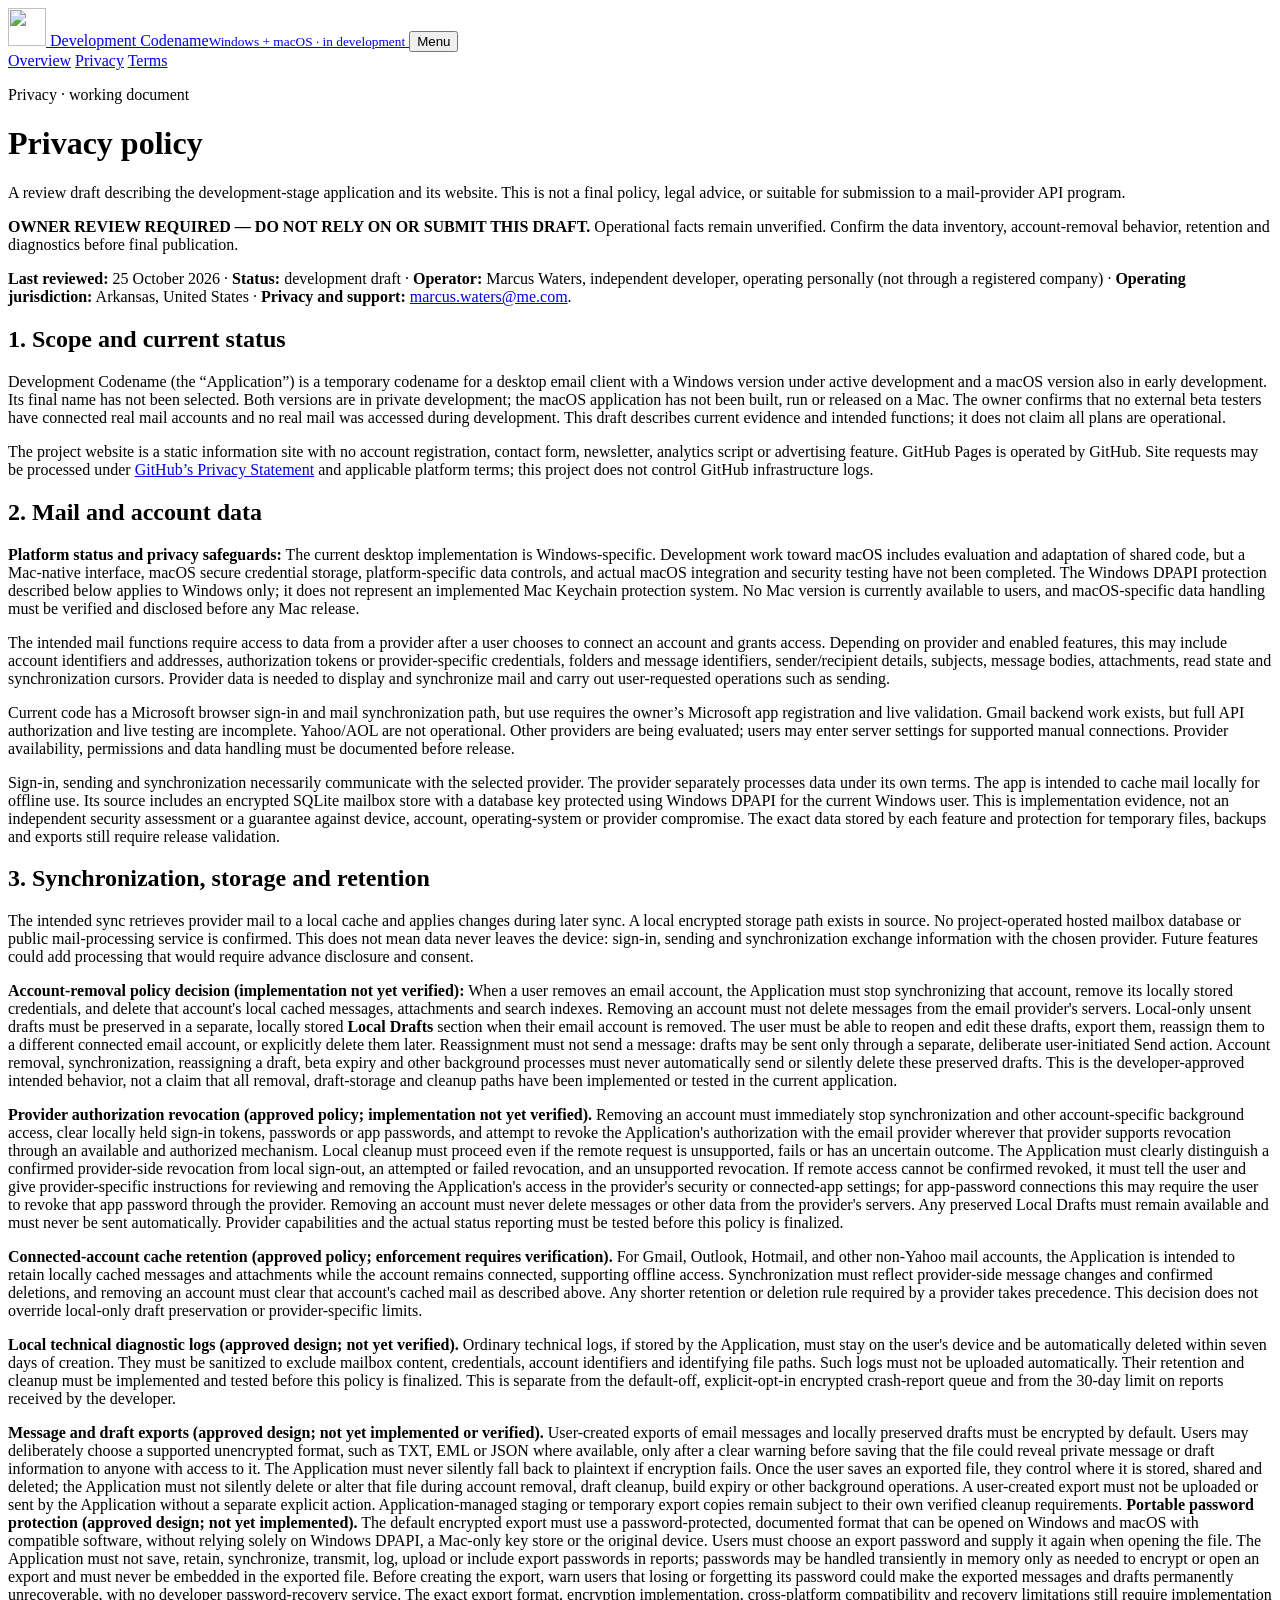
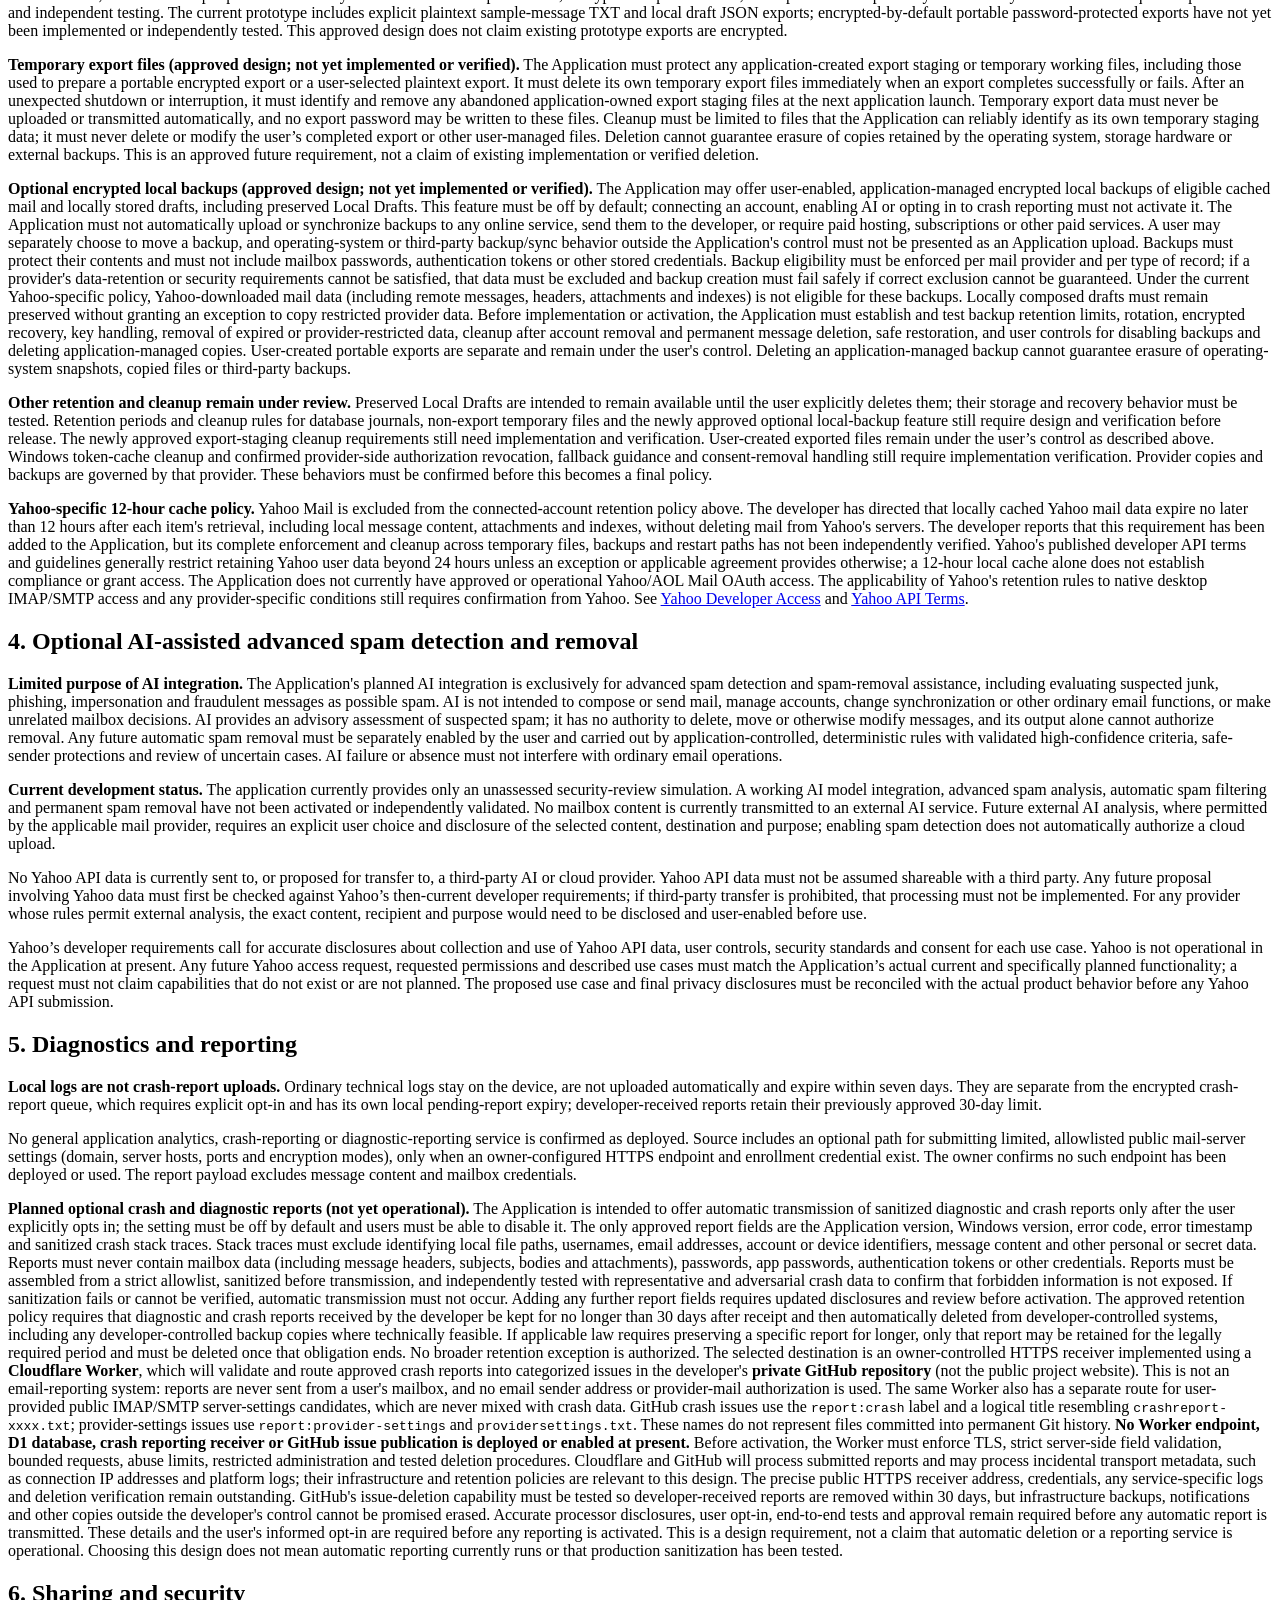
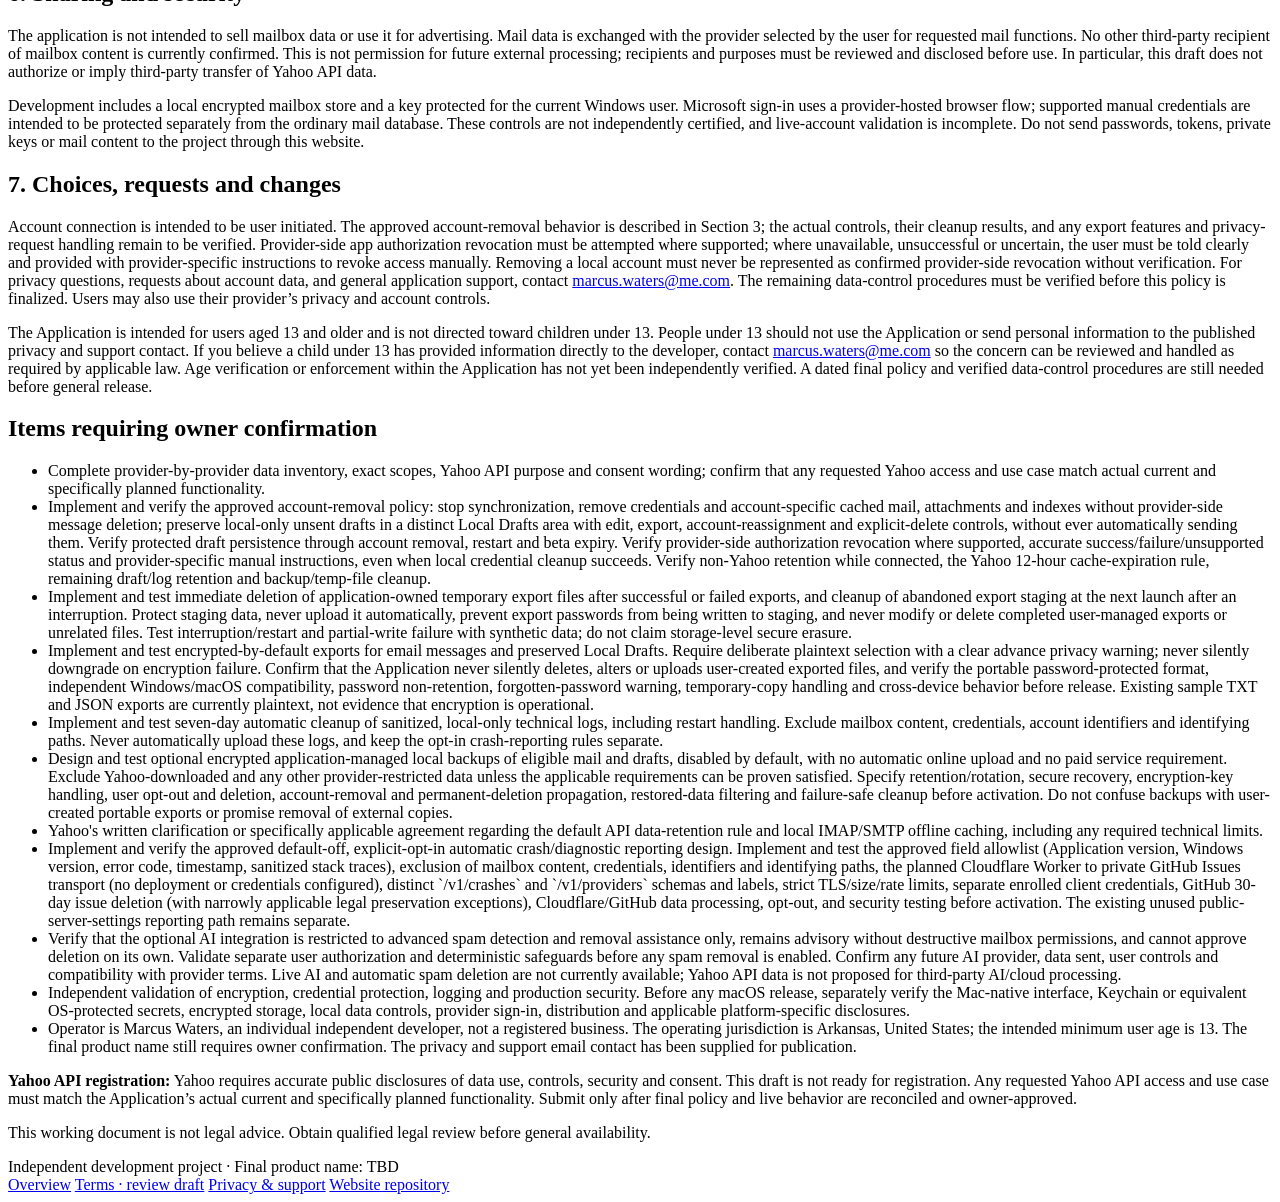
==== privacy/index.html @ 93d94f78 "privacy: add optional default-off encrypted local backups with provider and deletion safeguards" ====
<!doctype html>
<html lang="en">
<head>
  <meta charset="utf-8">
  <meta name="viewport" content="width=device-width,initial-scale=1">
  <meta name="description" content="Review draft privacy disclosures for a Windows email client and a macOS version in early development.">
  <meta name="theme-color" content="#f6f7f2">
  <title data-title="Privacy policy · review draft">Privacy policy review draft</title>
  <link rel="icon" href="/ultrons-pigeon-website/assets/mark.svg" type="image/svg+xml">
  <link rel="stylesheet" href="/ultrons-pigeon-website/assets/site.css">
  <script defer src="/ultrons-pigeon-website/assets/brand.js"></script>
</head>
<body>
  <header class="shell site-header">
    <a class="brand" href="/ultrons-pigeon-website/" aria-label="Home">
      <img src="/ultrons-pigeon-website/assets/mark.svg" width="38" height="38" alt="">
      <span><span data-brand>Development Codename</span><small>Windows + macOS · in development</small></span>
    </a>
    <button class="nav-toggle" aria-expanded="false" aria-controls="site-nav">Menu</button>
    <nav class="site-nav" id="site-nav" aria-label="Main navigation">
      <a href="/ultrons-pigeon-website/">Overview</a>
      <a href="/ultrons-pigeon-website/privacy/" aria-current="page">Privacy</a>
      <a href="/ultrons-pigeon-website/terms/">Terms</a>
    </nav>
  </header>
  <main class="shell">
    <header class="page-hero">
      <p class="eyebrow">Privacy · working document</p>
      <h1>Privacy policy</h1>
      <p>A review draft describing the development-stage application and its website. This is not a final policy, legal advice, or suitable for submission to a mail-provider API program.</p>
    </header>
    <div class="draft-banner">
      <strong>OWNER REVIEW REQUIRED — DO NOT RELY ON OR SUBMIT THIS DRAFT.</strong>
      Operational facts remain unverified. Confirm the data inventory, account-removal behavior, retention and diagnostics before final publication.
    </div>
    <article class="document">
      <p><strong>Last reviewed:</strong> 25 October 2026 · <strong>Status:</strong> development draft · <strong>Operator:</strong> Marcus Waters, independent developer, operating personally (not through a registered company) · <strong>Operating jurisdiction:</strong> Arkansas, United States · <strong>Privacy and support:</strong> <a href="mailto:marcus.waters@me.com">marcus.waters@me.com</a>.</p>

      <h2>1. Scope and current status</h2>
      <p><span data-brand>Development Codename</span> (the “Application”) is a temporary codename for a desktop email client with a Windows version under active development and a macOS version also in early development. Its final name has not been selected. Both versions are in private development; the macOS application has not been built, run or released on a Mac. The owner confirms that no external beta testers have connected real mail accounts and no real mail was accessed during development. This draft describes current evidence and intended functions; it does not claim all plans are operational.</p>
      <p>The project website is a static information site with no account registration, contact form, newsletter, analytics script or advertising feature. GitHub Pages is operated by GitHub. Site requests may be processed under <a href="https://docs.github.com/en/site-policy/privacy-policies/github-privacy-statement">GitHub’s Privacy Statement</a> and applicable platform terms; this project does not control GitHub infrastructure logs.</p>

      <h2>2. Mail and account data</h2>
      <p><strong>Platform status and privacy safeguards:</strong> The current desktop implementation is Windows-specific. Development work toward macOS includes evaluation and adaptation of shared code, but a Mac-native interface, macOS secure credential storage, platform-specific data controls, and actual macOS integration and security testing have not been completed. The Windows DPAPI protection described below applies to Windows only; it does not represent an implemented Mac Keychain protection system. No Mac version is currently available to users, and macOS-specific data handling must be verified and disclosed before any Mac release.</p>
      <p>The intended mail functions require access to data from a provider after a user chooses to connect an account and grants access. Depending on provider and enabled features, this may include account identifiers and addresses, authorization tokens or provider-specific credentials, folders and message identifiers, sender/recipient details, subjects, message bodies, attachments, read state and synchronization cursors. Provider data is needed to display and synchronize mail and carry out user-requested operations such as sending.</p>
      <p>Current code has a Microsoft browser sign-in and mail synchronization path, but use requires the owner’s Microsoft app registration and live validation. Gmail backend work exists, but full API authorization and live testing are incomplete. Yahoo/AOL are not operational. Other providers are being evaluated; users may enter server settings for supported manual connections. Provider availability, permissions and data handling must be documented before release.</p>
      <p>Sign-in, sending and synchronization necessarily communicate with the selected provider. The provider separately processes data under its own terms. The app is intended to cache mail locally for offline use. Its source includes an encrypted SQLite mailbox store with a database key protected using Windows DPAPI for the current Windows user. This is implementation evidence, not an independent security assessment or a guarantee against device, account, operating-system or provider compromise. The exact data stored by each feature and protection for temporary files, backups and exports still require release validation.</p>

      <h2>3. Synchronization, storage and retention</h2>
      <p>The intended sync retrieves provider mail to a local cache and applies changes during later sync. A local encrypted storage path exists in source. No project-operated hosted mailbox database or public mail-processing service is confirmed. This does not mean data never leaves the device: sign-in, sending and synchronization exchange information with the chosen provider. Future features could add processing that would require advance disclosure and consent.</p>
      <p><strong>Account-removal policy decision (implementation not yet verified):</strong> When a user removes an email account, the Application must stop synchronizing that account, remove its locally stored credentials, and delete that account's local cached messages, attachments and search indexes. Removing an account must not delete messages from the email provider's servers. Local-only unsent drafts must be preserved in a separate, locally stored <strong>Local Drafts</strong> section when their email account is removed. The user must be able to reopen and edit these drafts, export them, reassign them to a different connected email account, or explicitly delete them later. Reassignment must not send a message: drafts may be sent only through a separate, deliberate user-initiated Send action. Account removal, synchronization, reassigning a draft, beta expiry and other background processes must never automatically send or silently delete these preserved drafts. This is the developer-approved intended behavior, not a claim that all removal, draft-storage and cleanup paths have been implemented or tested in the current application.</p>
      <p><strong>Provider authorization revocation (approved policy; implementation not yet verified).</strong> Removing an account must immediately stop synchronization and other account-specific background access, clear locally held sign-in tokens, passwords or app passwords, and attempt to revoke the Application's authorization with the email provider wherever that provider supports revocation through an available and authorized mechanism. Local cleanup must proceed even if the remote request is unsupported, fails or has an uncertain outcome. The Application must clearly distinguish a confirmed provider-side revocation from local sign-out, an attempted or failed revocation, and an unsupported revocation. If remote access cannot be confirmed revoked, it must tell the user and give provider-specific instructions for reviewing and removing the Application's access in the provider's security or connected-app settings; for app-password connections this may require the user to revoke that app password through the provider. Removing an account must never delete messages or other data from the provider's servers. Any preserved Local Drafts must remain available and must never be sent automatically. Provider capabilities and the actual status reporting must be tested before this policy is finalized.</p>
      <p><strong>Connected-account cache retention (approved policy; enforcement requires verification).</strong> For Gmail, Outlook, Hotmail, and other non-Yahoo mail accounts, the Application is intended to retain locally cached messages and attachments while the account remains connected, supporting offline access. Synchronization must reflect provider-side message changes and confirmed deletions, and removing an account must clear that account's cached mail as described above. Any shorter retention or deletion rule required by a provider takes precedence. This decision does not override local-only draft preservation or provider-specific limits.</p>
      <p><strong>Local technical diagnostic logs (approved design; not yet verified).</strong> Ordinary technical logs, if stored by the Application, must stay on the user's device and be automatically deleted within seven days of creation. They must be sanitized to exclude mailbox content, credentials, account identifiers and identifying file paths. Such logs must not be uploaded automatically. Their retention and cleanup must be implemented and tested before this policy is finalized. This is separate from the default-off, explicit-opt-in encrypted crash-report queue and from the 30-day limit on reports received by the developer.</p>
      <p><strong>Message and draft exports (approved design; not yet implemented or verified).</strong> User-created exports of email messages and locally preserved drafts must be encrypted by default. Users may deliberately choose a supported unencrypted format, such as TXT, EML or JSON where available, only after a clear warning before saving that the file could reveal private message or draft information to anyone with access to it. The Application must never silently fall back to plaintext if encryption fails. Once the user saves an exported file, they control where it is stored, shared and deleted; the Application must not silently delete or alter that file during account removal, draft cleanup, build expiry or other background operations. A user-created export must not be uploaded or sent by the Application without a separate explicit action. Application-managed staging or temporary export copies remain subject to their own verified cleanup requirements. <strong>Portable password protection (approved design; not yet implemented).</strong> The default encrypted export must use a password-protected, documented format that can be opened on Windows and macOS with compatible software, without relying solely on Windows DPAPI, a Mac-only key store or the original device. Users must choose an export password and supply it again when opening the file. The Application must not save, retain, synchronize, transmit, log, upload or include export passwords in reports; passwords may be handled transiently in memory only as needed to encrypt or open an export and must never be embedded in the exported file. Before creating the export, warn users that losing or forgetting its password could make the exported messages and drafts permanently unrecoverable, with no developer password-recovery service. The exact export format, encryption implementation, cross-platform compatibility and recovery limitations still require implementation and independent testing. The current prototype includes explicit plaintext sample-message TXT and local draft JSON exports; encrypted-by-default portable password-protected exports have not yet been implemented or independently tested. This approved design does not claim existing prototype exports are encrypted.</p>
      <p><strong>Temporary export files (approved design; not yet implemented or verified).</strong> The Application must protect any application-created export staging or temporary working files, including those used to prepare a portable encrypted export or a user-selected plaintext export. It must delete its own temporary export files immediately when an export completes successfully or fails. After an unexpected shutdown or interruption, it must identify and remove any abandoned application-owned export staging files at the next application launch. Temporary export data must never be uploaded or transmitted automatically, and no export password may be written to these files. Cleanup must be limited to files that the Application can reliably identify as its own temporary staging data; it must never delete or modify the user’s completed export or other user-managed files. Deletion cannot guarantee erasure of copies retained by the operating system, storage hardware or external backups. This is an approved future requirement, not a claim of existing implementation or verified deletion.</p>
      <p><strong>Optional encrypted local backups (approved design; not yet implemented or verified).</strong> The Application may offer user-enabled, application-managed encrypted local backups of eligible cached mail and locally stored drafts, including preserved Local Drafts. This feature must be off by default; connecting an account, enabling AI or opting in to crash reporting must not activate it. The Application must not automatically upload or synchronize backups to any online service, send them to the developer, or require paid hosting, subscriptions or other paid services. A user may separately choose to move a backup, and operating-system or third-party backup/sync behavior outside the Application's control must not be presented as an Application upload. Backups must protect their contents and must not include mailbox passwords, authentication tokens or other stored credentials. Backup eligibility must be enforced per mail provider and per type of record; if a provider's data-retention or security requirements cannot be satisfied, that data must be excluded and backup creation must fail safely if correct exclusion cannot be guaranteed. Under the current Yahoo-specific policy, Yahoo-downloaded mail data (including remote messages, headers, attachments and indexes) is not eligible for these backups. Locally composed drafts must remain preserved without granting an exception to copy restricted provider data. Before implementation or activation, the Application must establish and test backup retention limits, rotation, encrypted recovery, key handling, removal of expired or provider-restricted data, cleanup after account removal and permanent message deletion, safe restoration, and user controls for disabling backups and deleting application-managed copies. User-created portable exports are separate and remain under the user's control. Deleting an application-managed backup cannot guarantee erasure of operating-system snapshots, copied files or third-party backups.</p>
      <p><strong>Other retention and cleanup remain under review.</strong> Preserved Local Drafts are intended to remain available until the user explicitly deletes them; their storage and recovery behavior must be tested. Retention periods and cleanup rules for database journals, non-export temporary files and the newly approved optional local-backup feature still require design and verification before release. The newly approved export-staging cleanup requirements still need implementation and verification. User-created exported files remain under the user’s control as described above. Windows token-cache cleanup and confirmed provider-side authorization revocation, fallback guidance and consent-removal handling still require implementation verification. Provider copies and backups are governed by that provider. These behaviors must be confirmed before this becomes a final policy.</p>
      <p><strong>Yahoo-specific 12-hour cache policy.</strong> Yahoo Mail is excluded from the connected-account retention policy above. The developer has directed that locally cached Yahoo mail data expire no later than 12 hours after each item's retrieval, including local message content, attachments and indexes, without deleting mail from Yahoo's servers. The developer reports that this requirement has been added to the Application, but its complete enforcement and cleanup across temporary files, backups and restart paths has not been independently verified. Yahoo's published developer API terms and guidelines generally restrict retaining Yahoo user data beyond 24 hours unless an exception or applicable agreement provides otherwise; a 12-hour local cache alone does not establish compliance or grant access. The Application does not currently have approved or operational Yahoo/AOL Mail OAuth access. The applicability of Yahoo's retention rules to native desktop IMAP/SMTP access and any provider-specific conditions still requires confirmation from Yahoo. See <a href="https://senders.yahooinc.com/developer/developer-access/">Yahoo Developer Access</a> and <a href="https://legal.yahoo.com/us/en/yahoo/terms/product-atos/apiforydn/index.html">Yahoo API Terms</a>.</p>

      <h2>4. Optional AI-assisted advanced spam detection and removal</h2>
      <p><strong>Limited purpose of AI integration.</strong> The Application's planned AI integration is exclusively for advanced spam detection and spam-removal assistance, including evaluating suspected junk, phishing, impersonation and fraudulent messages as possible spam. AI is not intended to compose or send mail, manage accounts, change synchronization or other ordinary email functions, or make unrelated mailbox decisions. AI provides an advisory assessment of suspected spam; it has no authority to delete, move or otherwise modify messages, and its output alone cannot authorize removal. Any future automatic spam removal must be separately enabled by the user and carried out by application-controlled, deterministic rules with validated high-confidence criteria, safe-sender protections and review of uncertain cases. AI failure or absence must not interfere with ordinary email operations.</p>
      <p><strong>Current development status.</strong> The application currently provides only an unassessed security-review simulation. A working AI model integration, advanced spam analysis, automatic spam filtering and permanent spam removal have not been activated or independently validated. No mailbox content is currently transmitted to an external AI service. Future external AI analysis, where permitted by the applicable mail provider, requires an explicit user choice and disclosure of the selected content, destination and purpose; enabling spam detection does not automatically authorize a cloud upload.</p>
      <p>No Yahoo API data is currently sent to, or proposed for transfer to, a third-party AI or cloud provider. Yahoo API data must not be assumed shareable with a third party. Any future proposal involving Yahoo data must first be checked against Yahoo’s then-current developer requirements; if third-party transfer is prohibited, that processing must not be implemented. For any provider whose rules permit external analysis, the exact content, recipient and purpose would need to be disclosed and user-enabled before use.</p>
      <p>Yahoo’s developer requirements call for accurate disclosures about collection and use of Yahoo API data, user controls, security standards and consent for each use case. Yahoo is not operational in the Application at present. Any future Yahoo access request, requested permissions and described use cases must match the Application’s actual current and specifically planned functionality; a request must not claim capabilities that do not exist or are not planned. The proposed use case and final privacy disclosures must be reconciled with the actual product behavior before any Yahoo API submission.</p>

      <h2>5. Diagnostics and reporting</h2>
      <p><strong>Local logs are not crash-report uploads.</strong> Ordinary technical logs stay on the device, are not uploaded automatically and expire within seven days. They are separate from the encrypted crash-report queue, which requires explicit opt-in and has its own local pending-report expiry; developer-received reports retain their previously approved 30-day limit.</p>
      <p>No general application analytics, crash-reporting or diagnostic-reporting service is confirmed as deployed. Source includes an optional path for submitting limited, allowlisted public mail-server settings (domain, server hosts, ports and encryption modes), only when an owner-configured HTTPS endpoint and enrollment credential exist. The owner confirms no such endpoint has been deployed or used. The report payload excludes message content and mailbox credentials.</p>
      <p><strong>Planned optional crash and diagnostic reports (not yet operational).</strong> The Application is intended to offer automatic transmission of sanitized diagnostic and crash reports only after the user explicitly opts in; the setting must be off by default and users must be able to disable it. The only approved report fields are the Application version, Windows version, error code, error timestamp and sanitized crash stack traces. Stack traces must exclude identifying local file paths, usernames, email addresses, account or device identifiers, message content and other personal or secret data. Reports must never contain mailbox data (including message headers, subjects, bodies and attachments), passwords, app passwords, authentication tokens or other credentials. Reports must be assembled from a strict allowlist, sanitized before transmission, and independently tested with representative and adversarial crash data to confirm that forbidden information is not exposed. If sanitization fails or cannot be verified, automatic transmission must not occur. Adding any further report fields requires updated disclosures and review before activation. The approved retention policy requires that diagnostic and crash reports received by the developer be kept for no longer than 30 days after receipt and then automatically deleted from developer-controlled systems, including any developer-controlled backup copies where technically feasible. If applicable law requires preserving a specific report for longer, only that report may be retained for the legally required period and must be deleted once that obligation ends. No broader retention exception is authorized. The selected destination is an owner-controlled HTTPS receiver implemented using a <strong>Cloudflare Worker</strong>, which will validate and route approved crash reports into categorized issues in the developer's <strong>private GitHub repository</strong> (not the public project website). This is not an email-reporting system: reports are never sent from a user's mailbox, and no email sender address or provider-mail authorization is used. The same Worker also has a separate route for user-provided public IMAP/SMTP server-settings candidates, which are never mixed with crash data. GitHub crash issues use the <code>report:crash</code> label and a logical title resembling <code>crashreport-xxxx.txt</code>; provider-settings issues use <code>report:provider-settings</code> and <code>providersettings.txt</code>. These names do not represent files committed into permanent Git history. <strong>No Worker endpoint, D1 database, crash reporting receiver or GitHub issue publication is deployed or enabled at present.</strong> Before activation, the Worker must enforce TLS, strict server-side field validation, bounded requests, abuse limits, restricted administration and tested deletion procedures. Cloudflare and GitHub will process submitted reports and may process incidental transport metadata, such as connection IP addresses and platform logs; their infrastructure and retention policies are relevant to this design. The precise public HTTPS receiver address, credentials, any service-specific logs and deletion verification remain outstanding. GitHub's issue-deletion capability must be tested so developer-received reports are removed within 30 days, but infrastructure backups, notifications and other copies outside the developer's control cannot be promised erased. Accurate processor disclosures, user opt-in, end-to-end tests and approval remain required before any automatic report is transmitted. These details and the user's informed opt-in are required before any reporting is activated. This is a design requirement, not a claim that automatic deletion or a reporting service is operational. Choosing this design does not mean automatic reporting currently runs or that production sanitization has been tested.</p>

      <h2>6. Sharing and security</h2>
      <p>The application is not intended to sell mailbox data or use it for advertising. Mail data is exchanged with the provider selected by the user for requested mail functions. No other third-party recipient of mailbox content is currently confirmed. This is not permission for future external processing; recipients and purposes must be reviewed and disclosed before use. In particular, this draft does not authorize or imply third-party transfer of Yahoo API data.</p>
      <p>Development includes a local encrypted mailbox store and a key protected for the current Windows user. Microsoft sign-in uses a provider-hosted browser flow; supported manual credentials are intended to be protected separately from the ordinary mail database. These controls are not independently certified, and live-account validation is incomplete. Do not send passwords, tokens, private keys or mail content to the project through this website.</p>

      <h2>7. Choices, requests and changes</h2>
      <p>Account connection is intended to be user initiated. The approved account-removal behavior is described in Section 3; the actual controls, their cleanup results, and any export features and privacy-request handling remain to be verified. Provider-side app authorization revocation must be attempted where supported; where unavailable, unsuccessful or uncertain, the user must be told clearly and provided with provider-specific instructions to revoke access manually. Removing a local account must never be represented as confirmed provider-side revocation without verification. For privacy questions, requests about account data, and general application support, contact <a href="mailto:marcus.waters@me.com">marcus.waters@me.com</a>. The remaining data-control procedures must be verified before this policy is finalized. Users may also use their provider’s privacy and account controls.</p>
      <p>The Application is intended for users aged 13 and older and is not directed toward children under 13. People under 13 should not use the Application or send personal information to the published privacy and support contact. If you believe a child under 13 has provided information directly to the developer, contact <a href="mailto:marcus.waters@me.com">marcus.waters@me.com</a> so the concern can be reviewed and handled as required by applicable law. Age verification or enforcement within the Application has not yet been independently verified. A dated final policy and verified data-control procedures are still needed before general release.</p>

      <h2>Items requiring owner confirmation</h2>
      <div class="review-list">
        <ul>
          <li>Complete provider-by-provider data inventory, exact scopes, Yahoo API purpose and consent wording; confirm that any requested Yahoo access and use case match actual current and specifically planned functionality.</li>
          <li>Implement and verify the approved account-removal policy: stop synchronization, remove credentials and account-specific cached mail, attachments and indexes without provider-side message deletion; preserve local-only unsent drafts in a distinct Local Drafts area with edit, export, account-reassignment and explicit-delete controls, without ever automatically sending them. Verify protected draft persistence through account removal, restart and beta expiry. Verify provider-side authorization revocation where supported, accurate success/failure/unsupported status and provider-specific manual instructions, even when local credential cleanup succeeds. Verify non-Yahoo retention while connected, the Yahoo 12-hour cache-expiration rule, remaining draft/log retention and backup/temp-file cleanup.</li>
          <li>Implement and test immediate deletion of application-owned temporary export files after successful or failed exports, and cleanup of abandoned export staging at the next launch after an interruption. Protect staging data, never upload it automatically, prevent export passwords from being written to staging, and never modify or delete completed user-managed exports or unrelated files. Test interruption/restart and partial-write failure with synthetic data; do not claim storage-level secure erasure.</li>
          <li>Implement and test encrypted-by-default exports for email messages and preserved Local Drafts. Require deliberate plaintext selection with a clear advance privacy warning; never silently downgrade on encryption failure. Confirm that the Application never silently deletes, alters or uploads user-created exported files, and verify the portable password-protected format, independent Windows/macOS compatibility, password non-retention, forgotten-password warning, temporary-copy handling and cross-device behavior before release. Existing sample TXT and JSON exports are currently plaintext, not evidence that encryption is operational.</li>
          <li>Implement and test seven-day automatic cleanup of sanitized, local-only technical logs, including restart handling. Exclude mailbox content, credentials, account identifiers and identifying paths. Never automatically upload these logs, and keep the opt-in crash-reporting rules separate.</li>
          <li>Design and test optional encrypted application-managed local backups of eligible mail and drafts, disabled by default, with no automatic online upload and no paid service requirement. Exclude Yahoo-downloaded and any other provider-restricted data unless the applicable requirements can be proven satisfied. Specify retention/rotation, secure recovery, encryption-key handling, user opt-out and deletion, account-removal and permanent-deletion propagation, restored-data filtering and failure-safe cleanup before activation. Do not confuse backups with user-created portable exports or promise removal of external copies.</li>
          <li>Yahoo's written clarification or specifically applicable agreement regarding the default API data-retention rule and local IMAP/SMTP offline caching, including any required technical limits.</li>
          <li>Implement and verify the approved default-off, explicit-opt-in automatic crash/diagnostic reporting design. Implement and test the approved field allowlist (Application version, Windows version, error code, timestamp, sanitized stack traces), exclusion of mailbox content, credentials, identifiers and identifying paths, the planned Cloudflare Worker to private GitHub Issues transport (no deployment or credentials configured), distinct `/v1/crashes` and `/v1/providers` schemas and labels, strict TLS/size/rate limits, separate enrolled client credentials, GitHub 30-day issue deletion (with narrowly applicable legal preservation exceptions), Cloudflare/GitHub data processing, opt-out, and security testing before activation. The existing unused public-server-settings reporting path remains separate.</li>
          <li>Verify that the optional AI integration is restricted to advanced spam detection and removal assistance only, remains advisory without destructive mailbox permissions, and cannot approve deletion on its own. Validate separate user authorization and deterministic safeguards before any spam removal is enabled. Confirm any future AI provider, data sent, user controls and compatibility with provider terms. Live AI and automatic spam deletion are not currently available; Yahoo API data is not proposed for third-party AI/cloud processing.</li>
          <li>Independent validation of encryption, credential protection, logging and production security. Before any macOS release, separately verify the Mac-native interface, Keychain or equivalent OS-protected secrets, encrypted storage, local data controls, provider sign-in, distribution and applicable platform-specific disclosures.</li>
          <li>Operator is Marcus Waters, an individual independent developer, not a registered business. The operating jurisdiction is Arkansas, United States; the intended minimum user age is 13. The final product name still requires owner confirmation. The privacy and support email contact has been supplied for publication.</li>
        </ul>
      </div>
      <p class="note"><strong>Yahoo API registration:</strong> Yahoo requires accurate public disclosures of data use, controls, security and consent. This draft is not ready for registration. Any requested Yahoo API access and use case must match the Application’s actual current and specifically planned functionality. Submit only after final policy and live behavior are reconciled and owner-approved.</p>
      <p class="fine">This working document is not legal advice. Obtain qualified legal review before general availability.</p>
    </article>
  </main>
  <footer class="shell site-footer">
    <span>Independent development project · <span data-status>Final product name: TBD</span></span>
    <nav class="footer-links" aria-label="Footer navigation">
      <a href="/ultrons-pigeon-website/">Overview</a>
      <a href="/ultrons-pigeon-website/terms/">Terms · review draft</a>
      <a href="mailto:marcus.waters@me.com">Privacy &amp; support</a>
      <a href="https://github.com/Porkydiggyafeelme/ultrons-pigeon-website">Website repository</a>
    </nav>
  </footer>
</body>
</html>
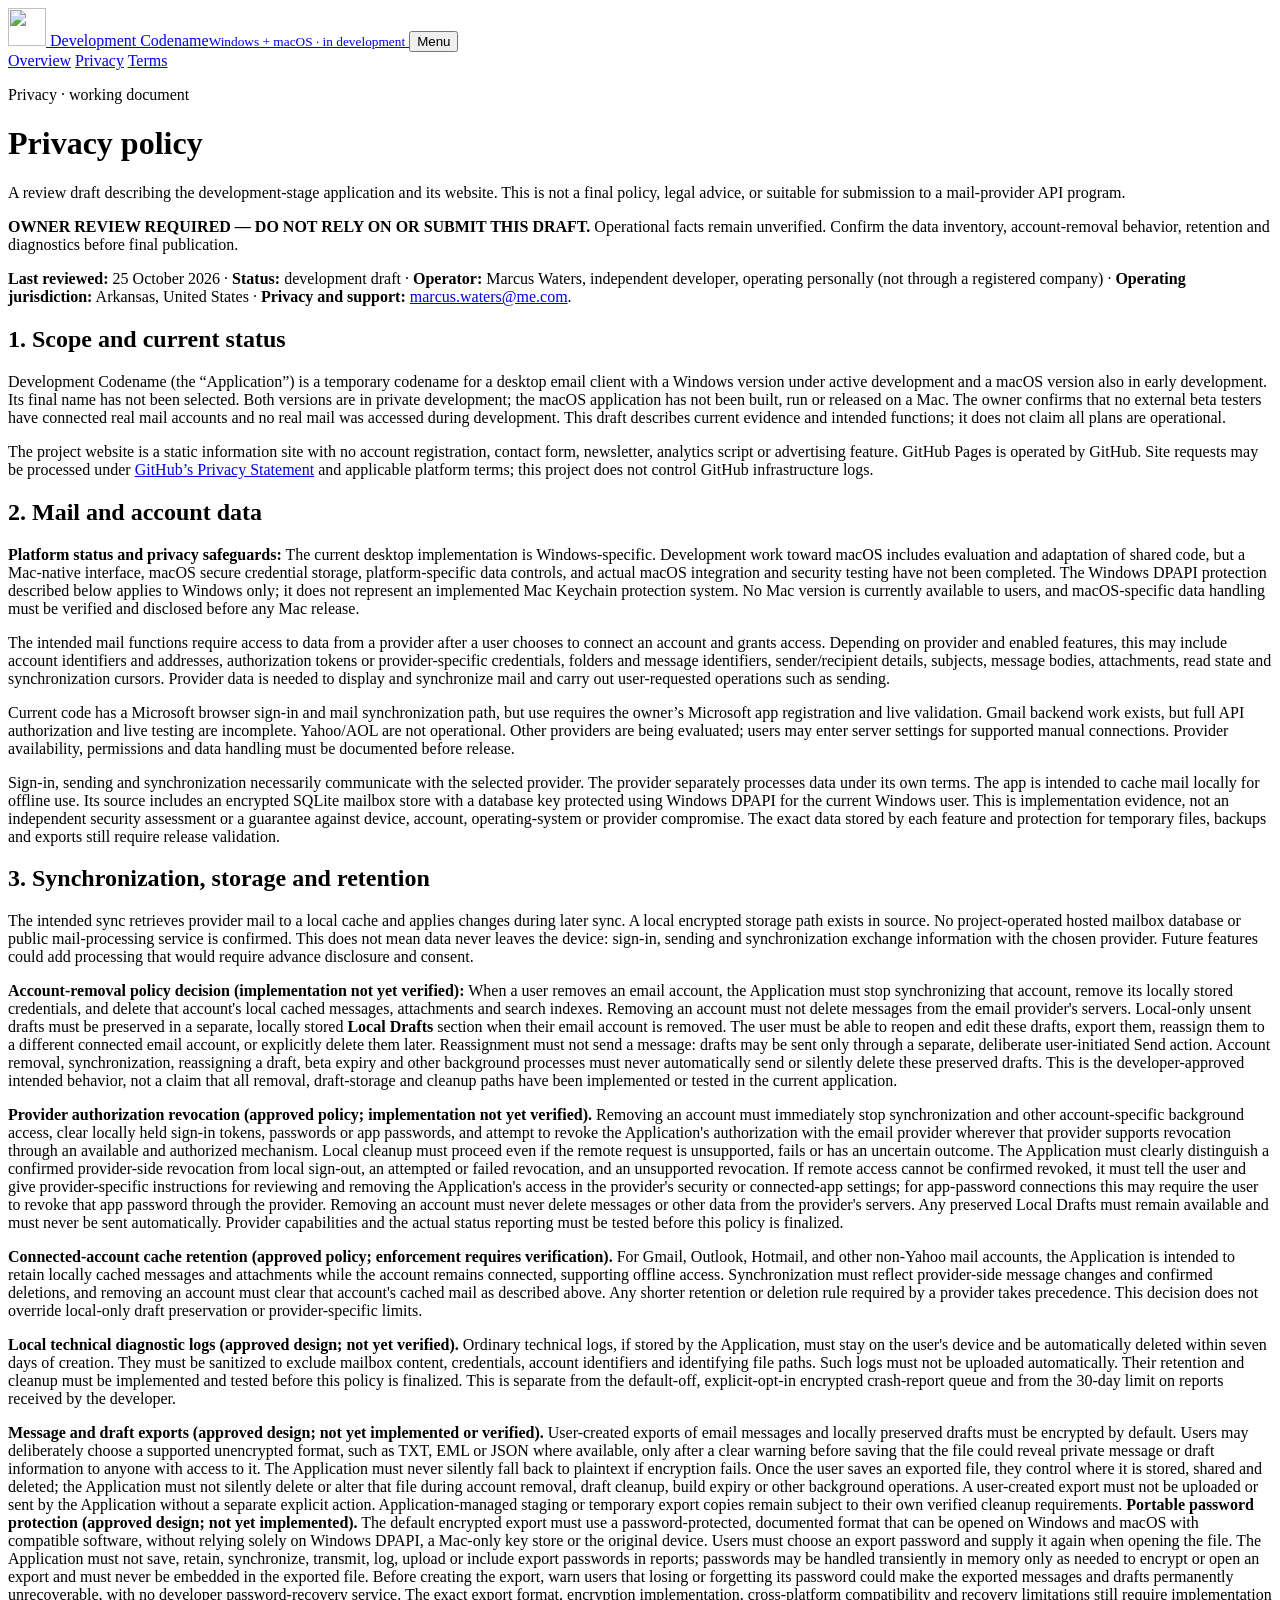
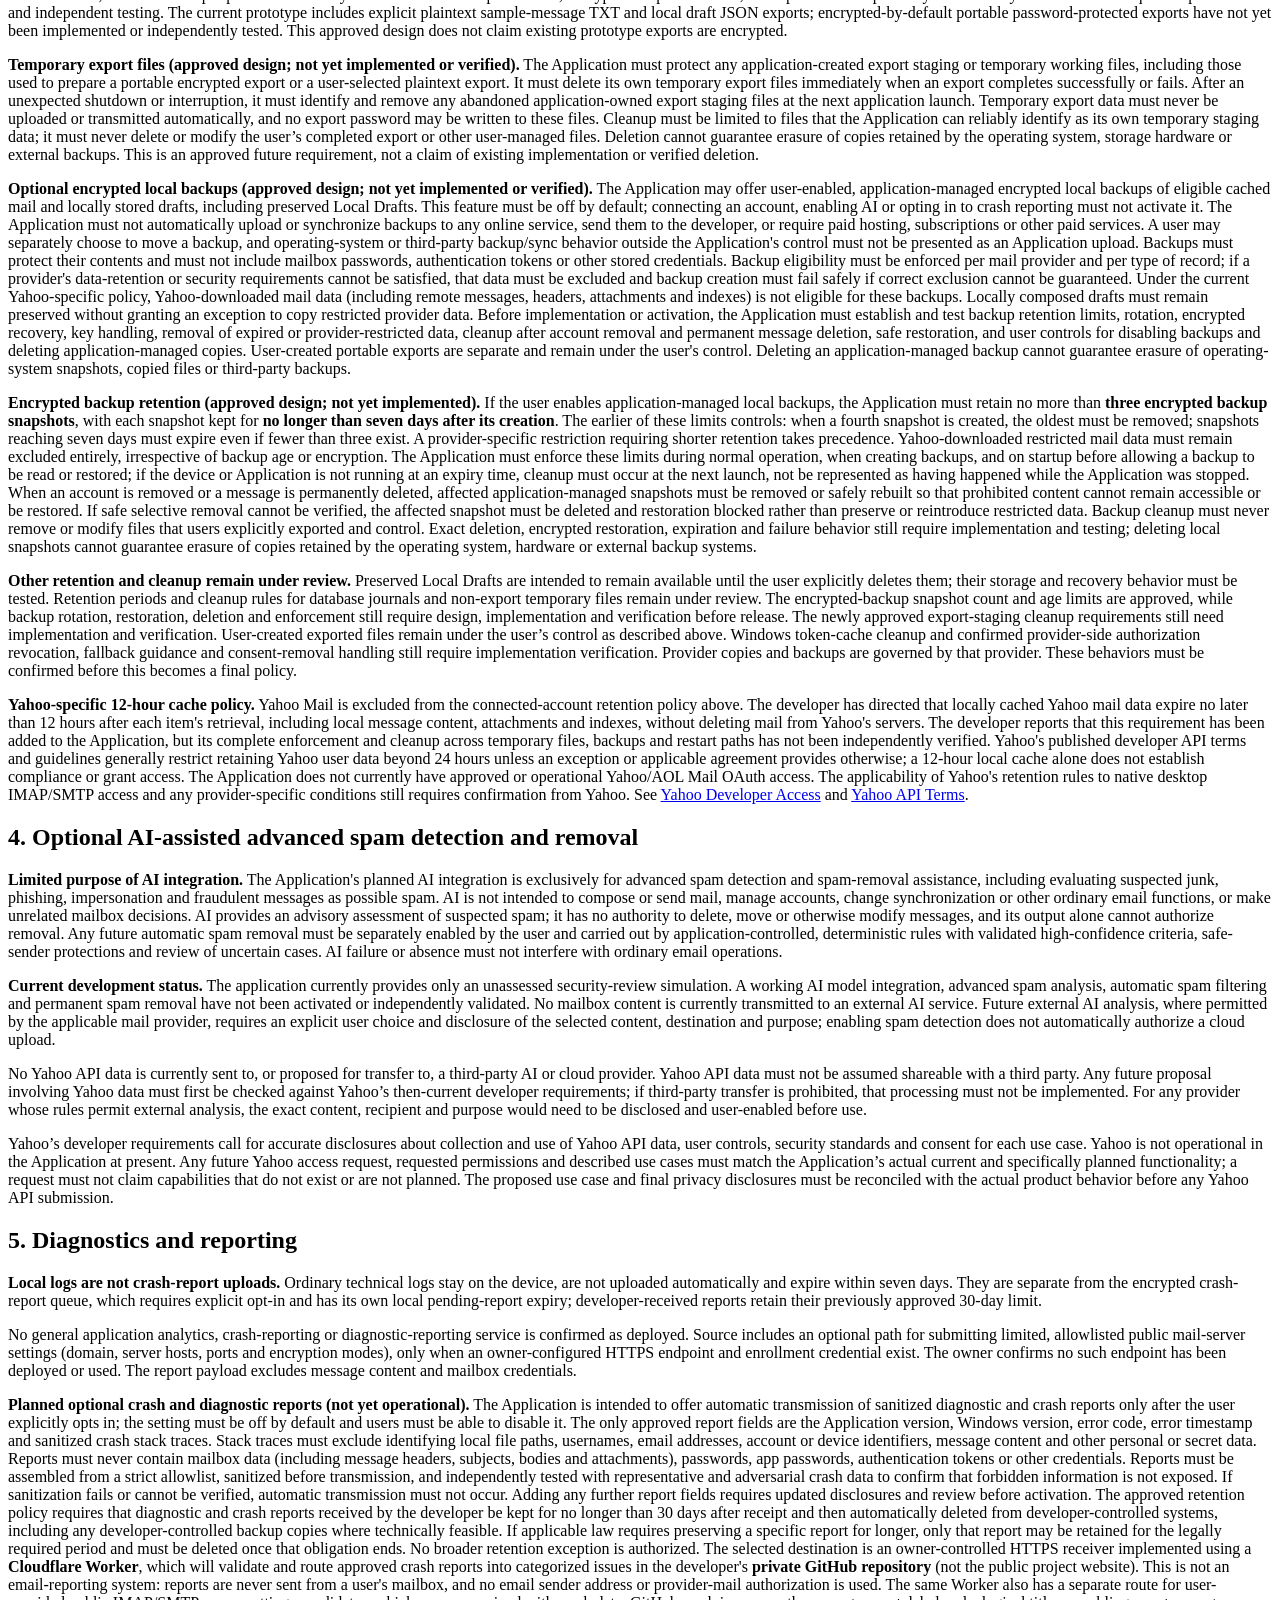
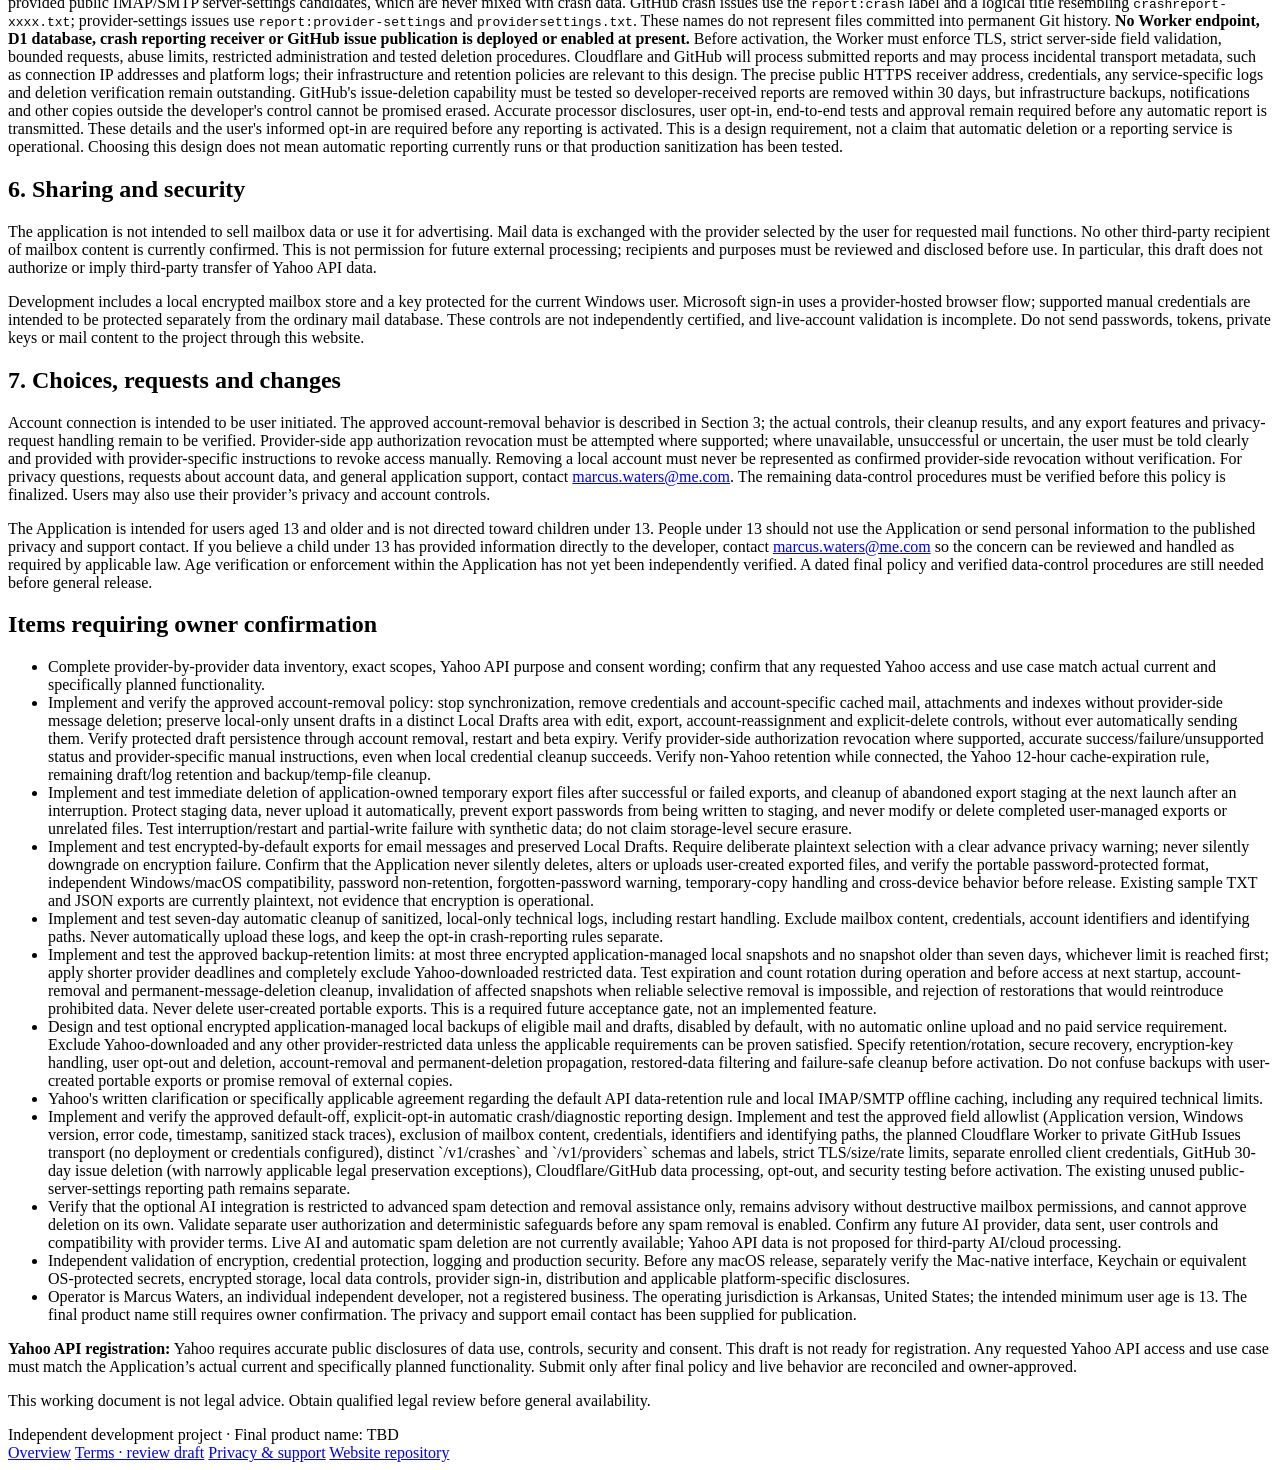
==== commit 6051efec: "privacy: cap optional local backups at three snapshots and seven days" ====
--- a/privacy/index.html
+++ b/privacy/index.html
@@ -55,7 +55,9 @@
       <p><strong>Message and draft exports (approved design; not yet implemented or verified).</strong> User-created exports of email messages and locally preserved drafts must be encrypted by default. Users may deliberately choose a supported unencrypted format, such as TXT, EML or JSON where available, only after a clear warning before saving that the file could reveal private message or draft information to anyone with access to it. The Application must never silently fall back to plaintext if encryption fails. Once the user saves an exported file, they control where it is stored, shared and deleted; the Application must not silently delete or alter that file during account removal, draft cleanup, build expiry or other background operations. A user-created export must not be uploaded or sent by the Application without a separate explicit action. Application-managed staging or temporary export copies remain subject to their own verified cleanup requirements. <strong>Portable password protection (approved design; not yet implemented).</strong> The default encrypted export must use a password-protected, documented format that can be opened on Windows and macOS with compatible software, without relying solely on Windows DPAPI, a Mac-only key store or the original device. Users must choose an export password and supply it again when opening the file. The Application must not save, retain, synchronize, transmit, log, upload or include export passwords in reports; passwords may be handled transiently in memory only as needed to encrypt or open an export and must never be embedded in the exported file. Before creating the export, warn users that losing or forgetting its password could make the exported messages and drafts permanently unrecoverable, with no developer password-recovery service. The exact export format, encryption implementation, cross-platform compatibility and recovery limitations still require implementation and independent testing. The current prototype includes explicit plaintext sample-message TXT and local draft JSON exports; encrypted-by-default portable password-protected exports have not yet been implemented or independently tested. This approved design does not claim existing prototype exports are encrypted.</p>
       <p><strong>Temporary export files (approved design; not yet implemented or verified).</strong> The Application must protect any application-created export staging or temporary working files, including those used to prepare a portable encrypted export or a user-selected plaintext export. It must delete its own temporary export files immediately when an export completes successfully or fails. After an unexpected shutdown or interruption, it must identify and remove any abandoned application-owned export staging files at the next application launch. Temporary export data must never be uploaded or transmitted automatically, and no export password may be written to these files. Cleanup must be limited to files that the Application can reliably identify as its own temporary staging data; it must never delete or modify the user’s completed export or other user-managed files. Deletion cannot guarantee erasure of copies retained by the operating system, storage hardware or external backups. This is an approved future requirement, not a claim of existing implementation or verified deletion.</p>
       <p><strong>Optional encrypted local backups (approved design; not yet implemented or verified).</strong> The Application may offer user-enabled, application-managed encrypted local backups of eligible cached mail and locally stored drafts, including preserved Local Drafts. This feature must be off by default; connecting an account, enabling AI or opting in to crash reporting must not activate it. The Application must not automatically upload or synchronize backups to any online service, send them to the developer, or require paid hosting, subscriptions or other paid services. A user may separately choose to move a backup, and operating-system or third-party backup/sync behavior outside the Application's control must not be presented as an Application upload. Backups must protect their contents and must not include mailbox passwords, authentication tokens or other stored credentials. Backup eligibility must be enforced per mail provider and per type of record; if a provider's data-retention or security requirements cannot be satisfied, that data must be excluded and backup creation must fail safely if correct exclusion cannot be guaranteed. Under the current Yahoo-specific policy, Yahoo-downloaded mail data (including remote messages, headers, attachments and indexes) is not eligible for these backups. Locally composed drafts must remain preserved without granting an exception to copy restricted provider data. Before implementation or activation, the Application must establish and test backup retention limits, rotation, encrypted recovery, key handling, removal of expired or provider-restricted data, cleanup after account removal and permanent message deletion, safe restoration, and user controls for disabling backups and deleting application-managed copies. User-created portable exports are separate and remain under the user's control. Deleting an application-managed backup cannot guarantee erasure of operating-system snapshots, copied files or third-party backups.</p>
-      <p><strong>Other retention and cleanup remain under review.</strong> Preserved Local Drafts are intended to remain available until the user explicitly deletes them; their storage and recovery behavior must be tested. Retention periods and cleanup rules for database journals, non-export temporary files and the newly approved optional local-backup feature still require design and verification before release. The newly approved export-staging cleanup requirements still need implementation and verification. User-created exported files remain under the user’s control as described above. Windows token-cache cleanup and confirmed provider-side authorization revocation, fallback guidance and consent-removal handling still require implementation verification. Provider copies and backups are governed by that provider. These behaviors must be confirmed before this becomes a final policy.</p>
+
+      <p><strong>Encrypted backup retention (approved design; not yet implemented).</strong> If the user enables application-managed local backups, the Application must retain no more than <strong>three encrypted backup snapshots</strong>, with each snapshot kept for <strong>no longer than seven days after its creation</strong>. The earlier of these limits controls: when a fourth snapshot is created, the oldest must be removed; snapshots reaching seven days must expire even if fewer than three exist. A provider-specific restriction requiring shorter retention takes precedence. Yahoo-downloaded restricted mail data must remain excluded entirely, irrespective of backup age or encryption. The Application must enforce these limits during normal operation, when creating backups, and on startup before allowing a backup to be read or restored; if the device or Application is not running at an expiry time, cleanup must occur at the next launch, not be represented as having happened while the Application was stopped. When an account is removed or a message is permanently deleted, affected application-managed snapshots must be removed or safely rebuilt so that prohibited content cannot remain accessible or be restored. If safe selective removal cannot be verified, the affected snapshot must be deleted and restoration blocked rather than preserve or reintroduce restricted data. Backup cleanup must never remove or modify files that users explicitly exported and control. Exact deletion, encrypted restoration, expiration and failure behavior still require implementation and testing; deleting local snapshots cannot guarantee erasure of copies retained by the operating system, hardware or external backup systems.</p>
+      <p><strong>Other retention and cleanup remain under review.</strong> Preserved Local Drafts are intended to remain available until the user explicitly deletes them; their storage and recovery behavior must be tested. Retention periods and cleanup rules for database journals and non-export temporary files remain under review. The encrypted-backup snapshot count and age limits are approved, while backup rotation, restoration, deletion and enforcement still require design, implementation and verification before release. The newly approved export-staging cleanup requirements still need implementation and verification. User-created exported files remain under the user’s control as described above. Windows token-cache cleanup and confirmed provider-side authorization revocation, fallback guidance and consent-removal handling still require implementation verification. Provider copies and backups are governed by that provider. These behaviors must be confirmed before this becomes a final policy.</p>
       <p><strong>Yahoo-specific 12-hour cache policy.</strong> Yahoo Mail is excluded from the connected-account retention policy above. The developer has directed that locally cached Yahoo mail data expire no later than 12 hours after each item's retrieval, including local message content, attachments and indexes, without deleting mail from Yahoo's servers. The developer reports that this requirement has been added to the Application, but its complete enforcement and cleanup across temporary files, backups and restart paths has not been independently verified. Yahoo's published developer API terms and guidelines generally restrict retaining Yahoo user data beyond 24 hours unless an exception or applicable agreement provides otherwise; a 12-hour local cache alone does not establish compliance or grant access. The Application does not currently have approved or operational Yahoo/AOL Mail OAuth access. The applicability of Yahoo's retention rules to native desktop IMAP/SMTP access and any provider-specific conditions still requires confirmation from Yahoo. See <a href="https://senders.yahooinc.com/developer/developer-access/">Yahoo Developer Access</a> and <a href="https://legal.yahoo.com/us/en/yahoo/terms/product-atos/apiforydn/index.html">Yahoo API Terms</a>.</p>
 
       <h2>4. Optional AI-assisted advanced spam detection and removal</h2>
@@ -85,6 +87,7 @@
           <li>Implement and test immediate deletion of application-owned temporary export files after successful or failed exports, and cleanup of abandoned export staging at the next launch after an interruption. Protect staging data, never upload it automatically, prevent export passwords from being written to staging, and never modify or delete completed user-managed exports or unrelated files. Test interruption/restart and partial-write failure with synthetic data; do not claim storage-level secure erasure.</li>
           <li>Implement and test encrypted-by-default exports for email messages and preserved Local Drafts. Require deliberate plaintext selection with a clear advance privacy warning; never silently downgrade on encryption failure. Confirm that the Application never silently deletes, alters or uploads user-created exported files, and verify the portable password-protected format, independent Windows/macOS compatibility, password non-retention, forgotten-password warning, temporary-copy handling and cross-device behavior before release. Existing sample TXT and JSON exports are currently plaintext, not evidence that encryption is operational.</li>
           <li>Implement and test seven-day automatic cleanup of sanitized, local-only technical logs, including restart handling. Exclude mailbox content, credentials, account identifiers and identifying paths. Never automatically upload these logs, and keep the opt-in crash-reporting rules separate.</li>
+          <li>Implement and test the approved backup-retention limits: at most three encrypted application-managed local snapshots and no snapshot older than seven days, whichever limit is reached first; apply shorter provider deadlines and completely exclude Yahoo-downloaded restricted data. Test expiration and count rotation during operation and before access at next startup, account-removal and permanent-message-deletion cleanup, invalidation of affected snapshots when reliable selective removal is impossible, and rejection of restorations that would reintroduce prohibited data. Never delete user-created portable exports. This is a required future acceptance gate, not an implemented feature.</li>
           <li>Design and test optional encrypted application-managed local backups of eligible mail and drafts, disabled by default, with no automatic online upload and no paid service requirement. Exclude Yahoo-downloaded and any other provider-restricted data unless the applicable requirements can be proven satisfied. Specify retention/rotation, secure recovery, encryption-key handling, user opt-out and deletion, account-removal and permanent-deletion propagation, restored-data filtering and failure-safe cleanup before activation. Do not confuse backups with user-created portable exports or promise removal of external copies.</li>
           <li>Yahoo's written clarification or specifically applicable agreement regarding the default API data-retention rule and local IMAP/SMTP offline caching, including any required technical limits.</li>
           <li>Implement and verify the approved default-off, explicit-opt-in automatic crash/diagnostic reporting design. Implement and test the approved field allowlist (Application version, Windows version, error code, timestamp, sanitized stack traces), exclusion of mailbox content, credentials, identifiers and identifying paths, the planned Cloudflare Worker to private GitHub Issues transport (no deployment or credentials configured), distinct `/v1/crashes` and `/v1/providers` schemas and labels, strict TLS/size/rate limits, separate enrolled client credentials, GitHub 30-day issue deletion (with narrowly applicable legal preservation exceptions), Cloudflare/GitHub data processing, opt-out, and security testing before activation. The existing unused public-server-settings reporting path remains separate.</li>
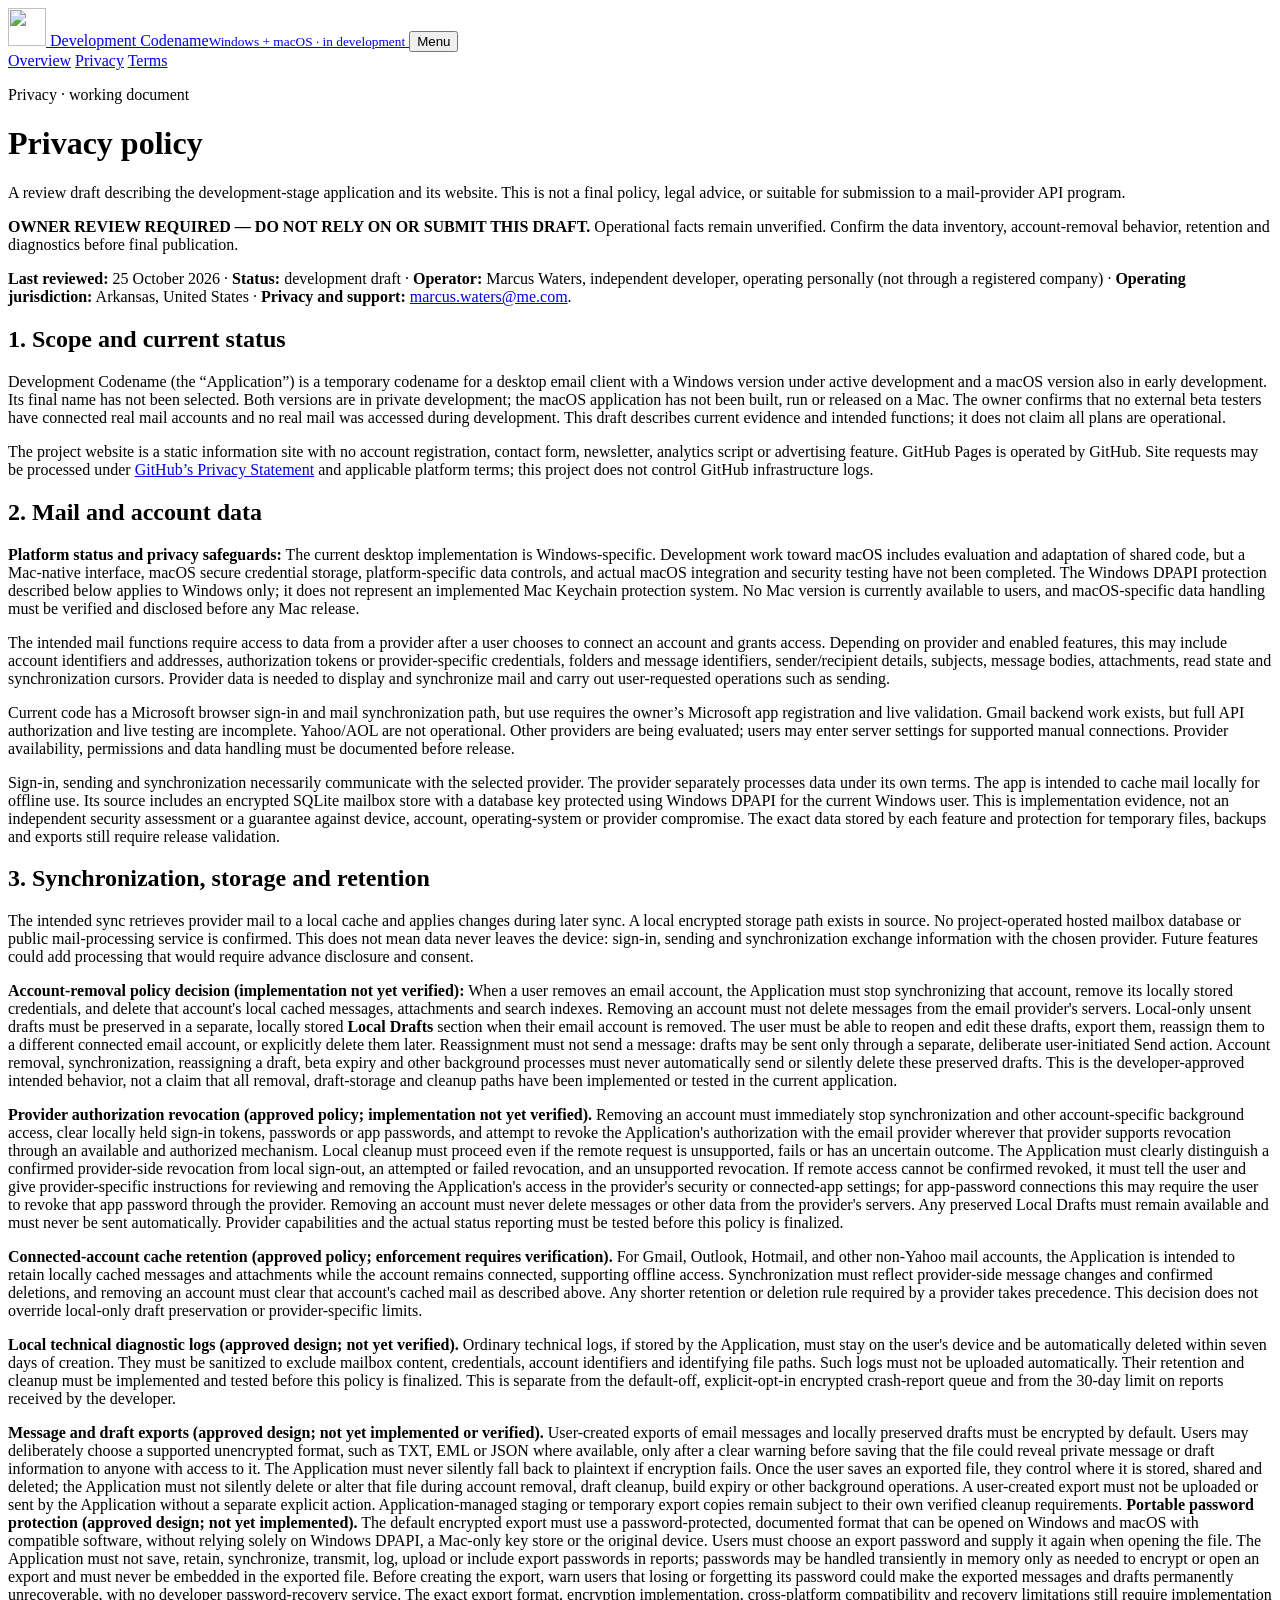
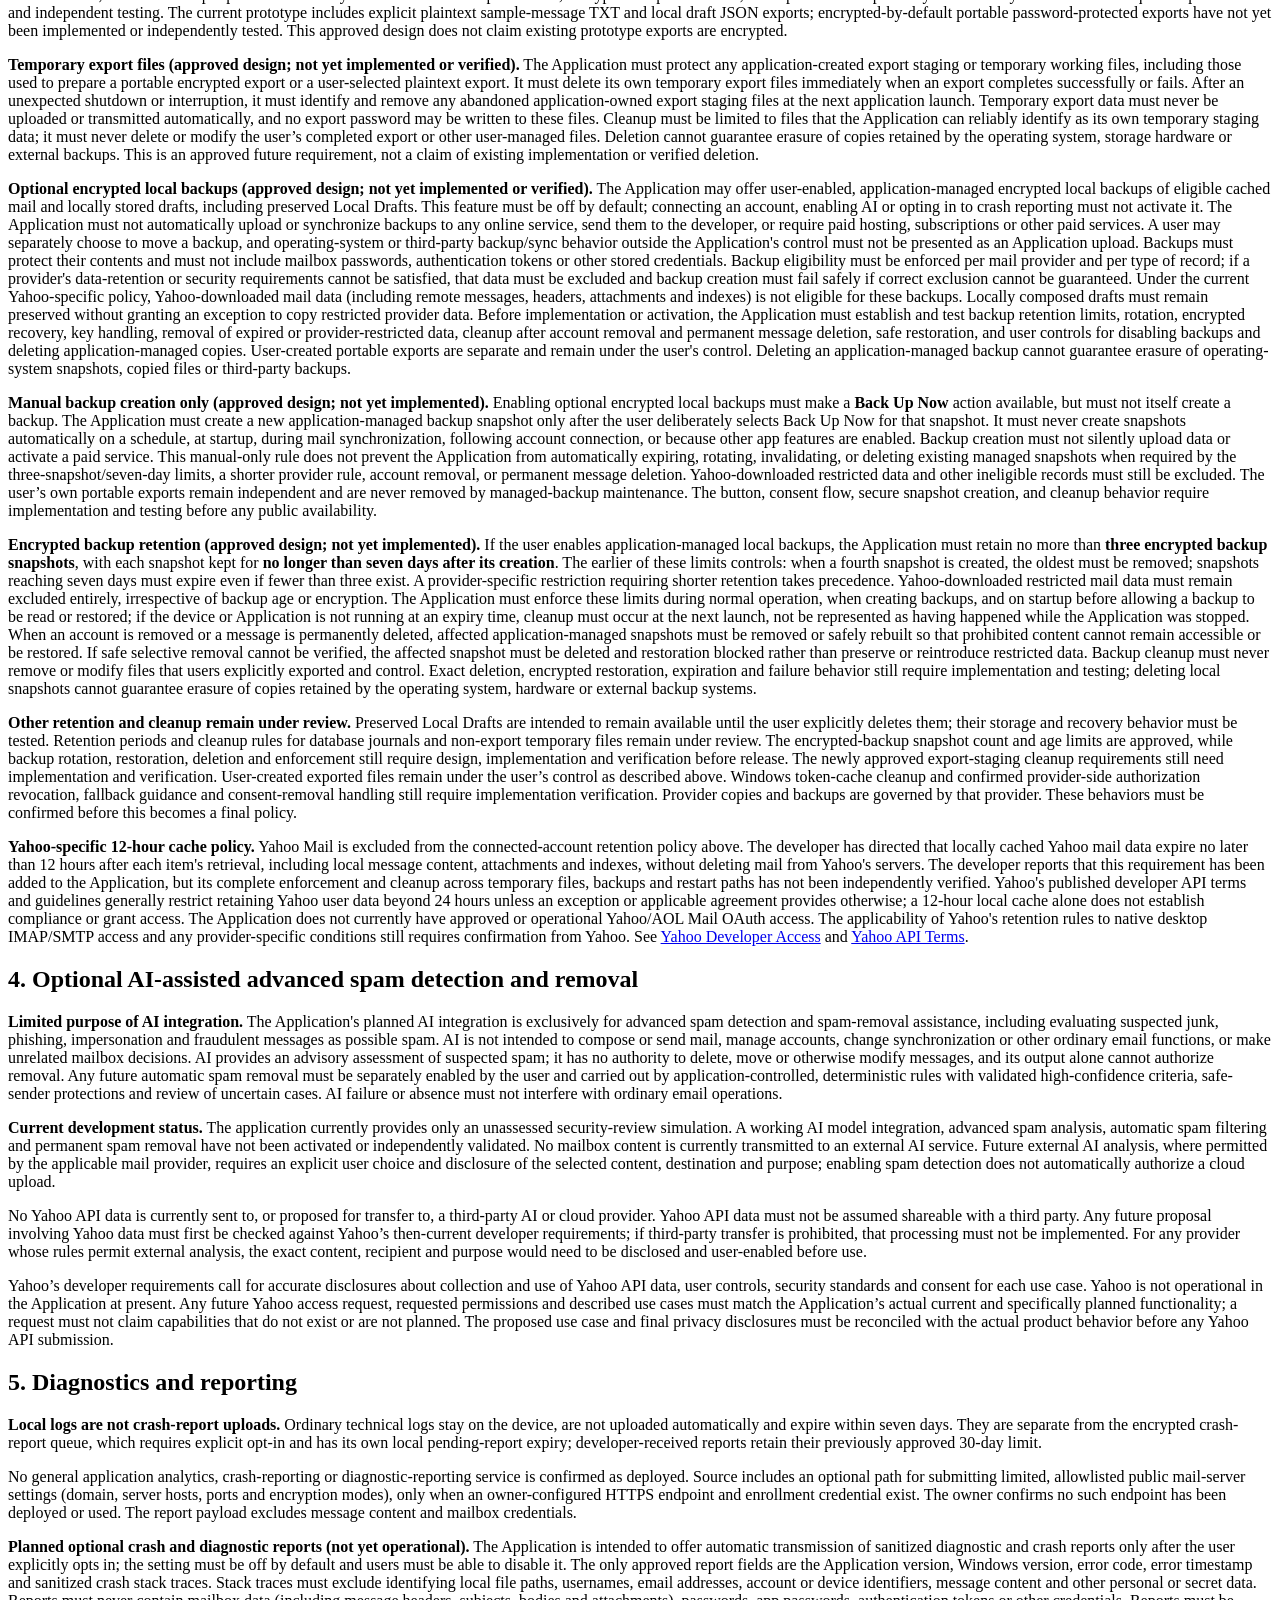
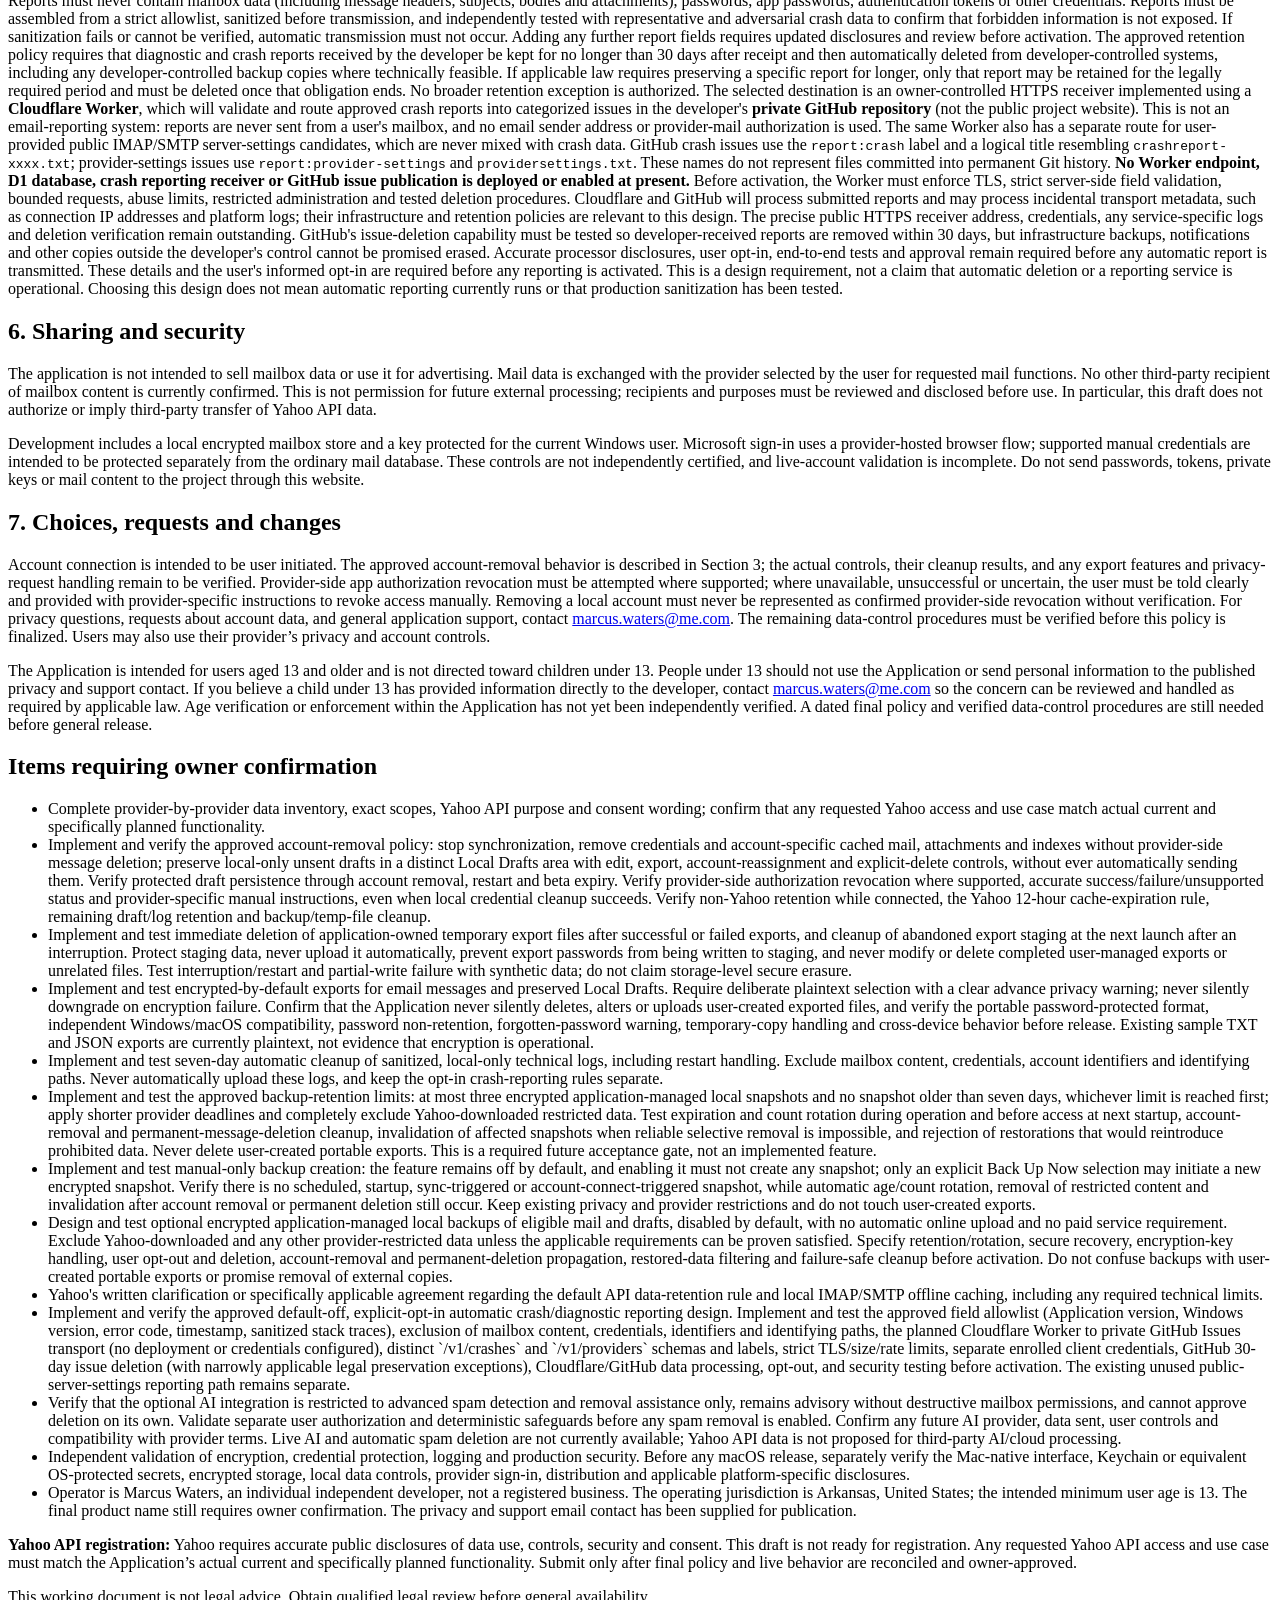
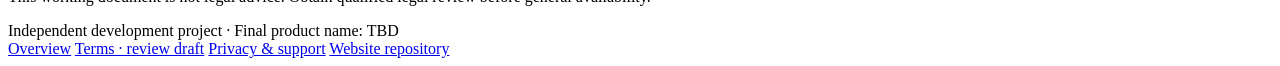
==== commit 32d0b136: "privacy: allow manual Back Up Now snapshots only; retain automatic cleanup" ====
--- a/privacy/index.html
+++ b/privacy/index.html
@@ -56,6 +56,7 @@
       <p><strong>Temporary export files (approved design; not yet implemented or verified).</strong> The Application must protect any application-created export staging or temporary working files, including those used to prepare a portable encrypted export or a user-selected plaintext export. It must delete its own temporary export files immediately when an export completes successfully or fails. After an unexpected shutdown or interruption, it must identify and remove any abandoned application-owned export staging files at the next application launch. Temporary export data must never be uploaded or transmitted automatically, and no export password may be written to these files. Cleanup must be limited to files that the Application can reliably identify as its own temporary staging data; it must never delete or modify the user’s completed export or other user-managed files. Deletion cannot guarantee erasure of copies retained by the operating system, storage hardware or external backups. This is an approved future requirement, not a claim of existing implementation or verified deletion.</p>
       <p><strong>Optional encrypted local backups (approved design; not yet implemented or verified).</strong> The Application may offer user-enabled, application-managed encrypted local backups of eligible cached mail and locally stored drafts, including preserved Local Drafts. This feature must be off by default; connecting an account, enabling AI or opting in to crash reporting must not activate it. The Application must not automatically upload or synchronize backups to any online service, send them to the developer, or require paid hosting, subscriptions or other paid services. A user may separately choose to move a backup, and operating-system or third-party backup/sync behavior outside the Application's control must not be presented as an Application upload. Backups must protect their contents and must not include mailbox passwords, authentication tokens or other stored credentials. Backup eligibility must be enforced per mail provider and per type of record; if a provider's data-retention or security requirements cannot be satisfied, that data must be excluded and backup creation must fail safely if correct exclusion cannot be guaranteed. Under the current Yahoo-specific policy, Yahoo-downloaded mail data (including remote messages, headers, attachments and indexes) is not eligible for these backups. Locally composed drafts must remain preserved without granting an exception to copy restricted provider data. Before implementation or activation, the Application must establish and test backup retention limits, rotation, encrypted recovery, key handling, removal of expired or provider-restricted data, cleanup after account removal and permanent message deletion, safe restoration, and user controls for disabling backups and deleting application-managed copies. User-created portable exports are separate and remain under the user's control. Deleting an application-managed backup cannot guarantee erasure of operating-system snapshots, copied files or third-party backups.</p>
 
+      <p><strong>Manual backup creation only (approved design; not yet implemented).</strong> Enabling optional encrypted local backups must make a <strong>Back Up Now</strong> action available, but must not itself create a backup. The Application must create a new application-managed backup snapshot only after the user deliberately selects Back Up Now for that snapshot. It must never create snapshots automatically on a schedule, at startup, during mail synchronization, following account connection, or because other app features are enabled. Backup creation must not silently upload data or activate a paid service. This manual-only rule does not prevent the Application from automatically expiring, rotating, invalidating, or deleting existing managed snapshots when required by the three-snapshot/seven-day limits, a shorter provider rule, account removal, or permanent message deletion. Yahoo-downloaded restricted data and other ineligible records must still be excluded. The user’s own portable exports remain independent and are never removed by managed-backup maintenance. The button, consent flow, secure snapshot creation, and cleanup behavior require implementation and testing before any public availability.</p>
       <p><strong>Encrypted backup retention (approved design; not yet implemented).</strong> If the user enables application-managed local backups, the Application must retain no more than <strong>three encrypted backup snapshots</strong>, with each snapshot kept for <strong>no longer than seven days after its creation</strong>. The earlier of these limits controls: when a fourth snapshot is created, the oldest must be removed; snapshots reaching seven days must expire even if fewer than three exist. A provider-specific restriction requiring shorter retention takes precedence. Yahoo-downloaded restricted mail data must remain excluded entirely, irrespective of backup age or encryption. The Application must enforce these limits during normal operation, when creating backups, and on startup before allowing a backup to be read or restored; if the device or Application is not running at an expiry time, cleanup must occur at the next launch, not be represented as having happened while the Application was stopped. When an account is removed or a message is permanently deleted, affected application-managed snapshots must be removed or safely rebuilt so that prohibited content cannot remain accessible or be restored. If safe selective removal cannot be verified, the affected snapshot must be deleted and restoration blocked rather than preserve or reintroduce restricted data. Backup cleanup must never remove or modify files that users explicitly exported and control. Exact deletion, encrypted restoration, expiration and failure behavior still require implementation and testing; deleting local snapshots cannot guarantee erasure of copies retained by the operating system, hardware or external backup systems.</p>
       <p><strong>Other retention and cleanup remain under review.</strong> Preserved Local Drafts are intended to remain available until the user explicitly deletes them; their storage and recovery behavior must be tested. Retention periods and cleanup rules for database journals and non-export temporary files remain under review. The encrypted-backup snapshot count and age limits are approved, while backup rotation, restoration, deletion and enforcement still require design, implementation and verification before release. The newly approved export-staging cleanup requirements still need implementation and verification. User-created exported files remain under the user’s control as described above. Windows token-cache cleanup and confirmed provider-side authorization revocation, fallback guidance and consent-removal handling still require implementation verification. Provider copies and backups are governed by that provider. These behaviors must be confirmed before this becomes a final policy.</p>
       <p><strong>Yahoo-specific 12-hour cache policy.</strong> Yahoo Mail is excluded from the connected-account retention policy above. The developer has directed that locally cached Yahoo mail data expire no later than 12 hours after each item's retrieval, including local message content, attachments and indexes, without deleting mail from Yahoo's servers. The developer reports that this requirement has been added to the Application, but its complete enforcement and cleanup across temporary files, backups and restart paths has not been independently verified. Yahoo's published developer API terms and guidelines generally restrict retaining Yahoo user data beyond 24 hours unless an exception or applicable agreement provides otherwise; a 12-hour local cache alone does not establish compliance or grant access. The Application does not currently have approved or operational Yahoo/AOL Mail OAuth access. The applicability of Yahoo's retention rules to native desktop IMAP/SMTP access and any provider-specific conditions still requires confirmation from Yahoo. See <a href="https://senders.yahooinc.com/developer/developer-access/">Yahoo Developer Access</a> and <a href="https://legal.yahoo.com/us/en/yahoo/terms/product-atos/apiforydn/index.html">Yahoo API Terms</a>.</p>
@@ -88,6 +89,7 @@
           <li>Implement and test encrypted-by-default exports for email messages and preserved Local Drafts. Require deliberate plaintext selection with a clear advance privacy warning; never silently downgrade on encryption failure. Confirm that the Application never silently deletes, alters or uploads user-created exported files, and verify the portable password-protected format, independent Windows/macOS compatibility, password non-retention, forgotten-password warning, temporary-copy handling and cross-device behavior before release. Existing sample TXT and JSON exports are currently plaintext, not evidence that encryption is operational.</li>
           <li>Implement and test seven-day automatic cleanup of sanitized, local-only technical logs, including restart handling. Exclude mailbox content, credentials, account identifiers and identifying paths. Never automatically upload these logs, and keep the opt-in crash-reporting rules separate.</li>
           <li>Implement and test the approved backup-retention limits: at most three encrypted application-managed local snapshots and no snapshot older than seven days, whichever limit is reached first; apply shorter provider deadlines and completely exclude Yahoo-downloaded restricted data. Test expiration and count rotation during operation and before access at next startup, account-removal and permanent-message-deletion cleanup, invalidation of affected snapshots when reliable selective removal is impossible, and rejection of restorations that would reintroduce prohibited data. Never delete user-created portable exports. This is a required future acceptance gate, not an implemented feature.</li>
+          <li>Implement and test manual-only backup creation: the feature remains off by default, and enabling it must not create any snapshot; only an explicit Back Up Now selection may initiate a new encrypted snapshot. Verify there is no scheduled, startup, sync-triggered or account-connect-triggered snapshot, while automatic age/count rotation, removal of restricted content and invalidation after account removal or permanent deletion still occur. Keep existing privacy and provider restrictions and do not touch user-created exports.</li>
           <li>Design and test optional encrypted application-managed local backups of eligible mail and drafts, disabled by default, with no automatic online upload and no paid service requirement. Exclude Yahoo-downloaded and any other provider-restricted data unless the applicable requirements can be proven satisfied. Specify retention/rotation, secure recovery, encryption-key handling, user opt-out and deletion, account-removal and permanent-deletion propagation, restored-data filtering and failure-safe cleanup before activation. Do not confuse backups with user-created portable exports or promise removal of external copies.</li>
           <li>Yahoo's written clarification or specifically applicable agreement regarding the default API data-retention rule and local IMAP/SMTP offline caching, including any required technical limits.</li>
           <li>Implement and verify the approved default-off, explicit-opt-in automatic crash/diagnostic reporting design. Implement and test the approved field allowlist (Application version, Windows version, error code, timestamp, sanitized stack traces), exclusion of mailbox content, credentials, identifiers and identifying paths, the planned Cloudflare Worker to private GitHub Issues transport (no deployment or credentials configured), distinct `/v1/crashes` and `/v1/providers` schemas and labels, strict TLS/size/rate limits, separate enrolled client credentials, GitHub 30-day issue deletion (with narrowly applicable legal preservation exceptions), Cloudflare/GitHub data processing, opt-out, and security testing before activation. The existing unused public-server-settings reporting path remains separate.</li>
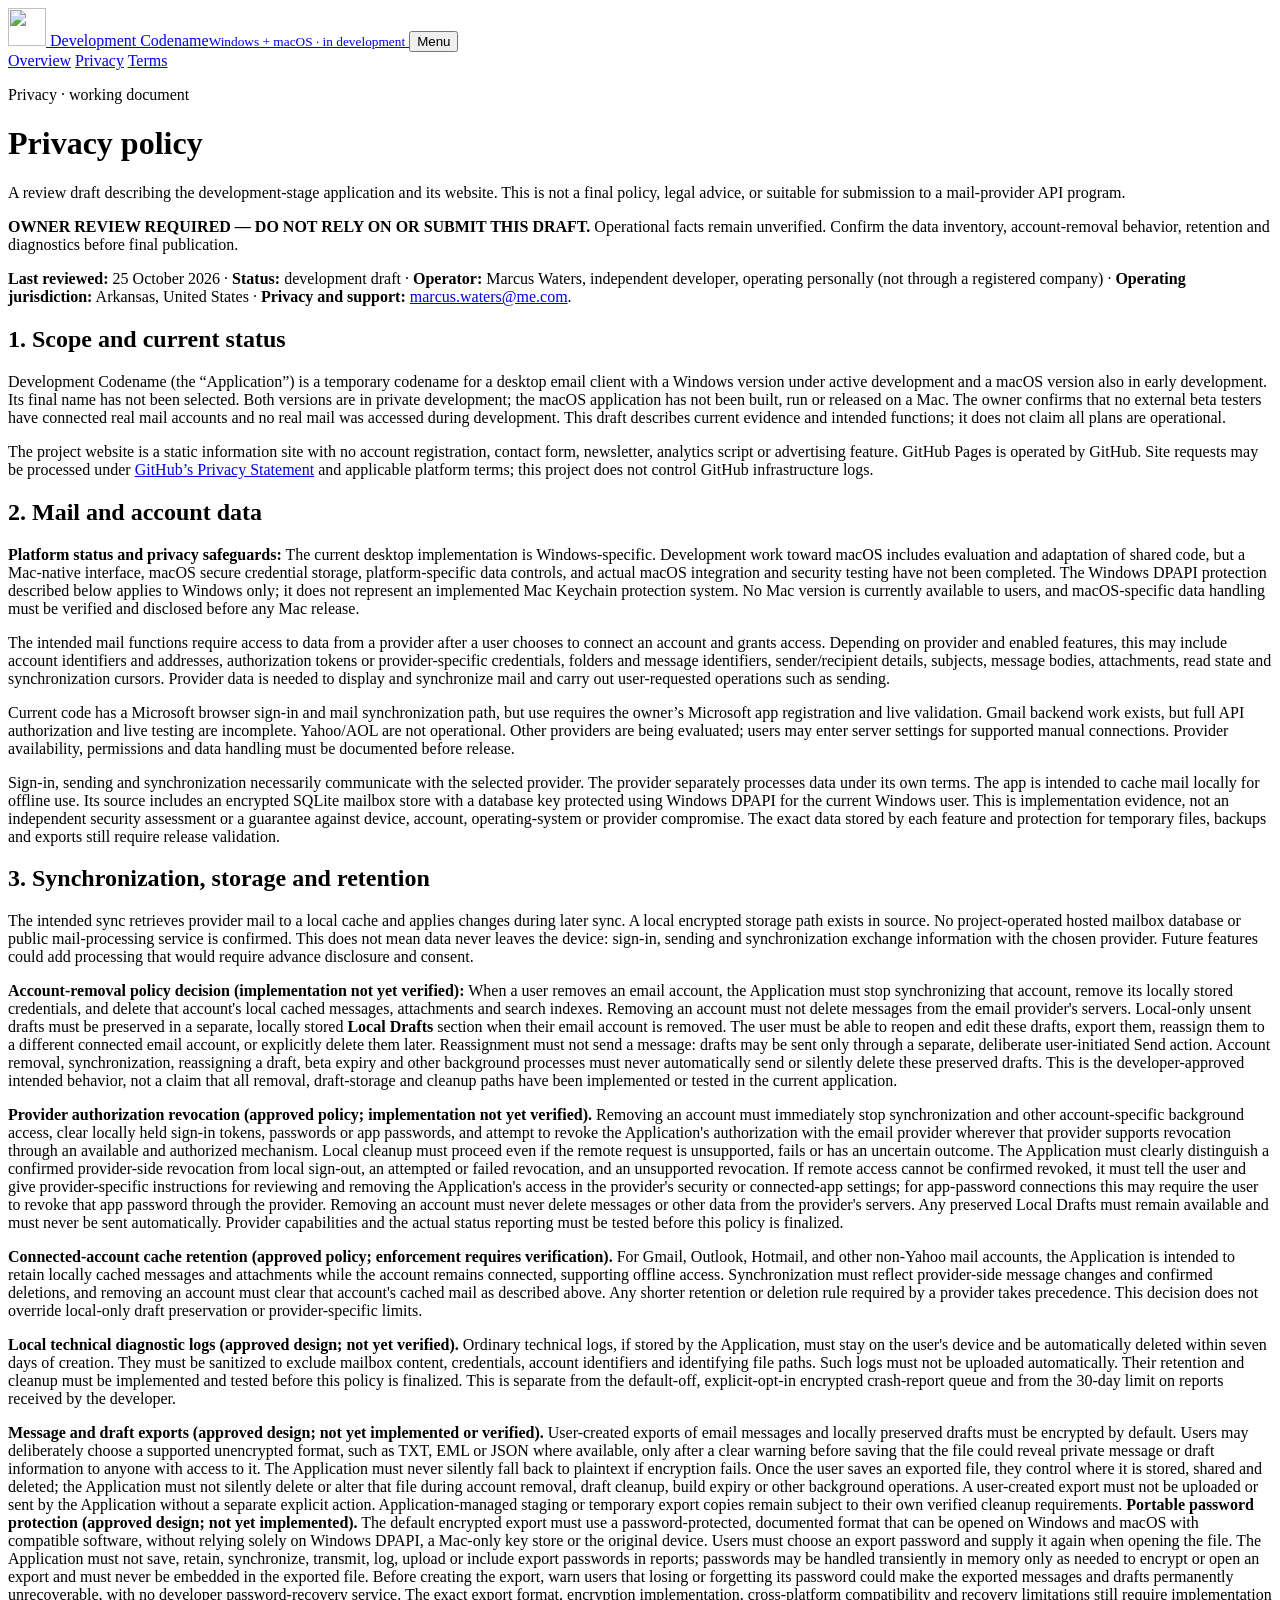
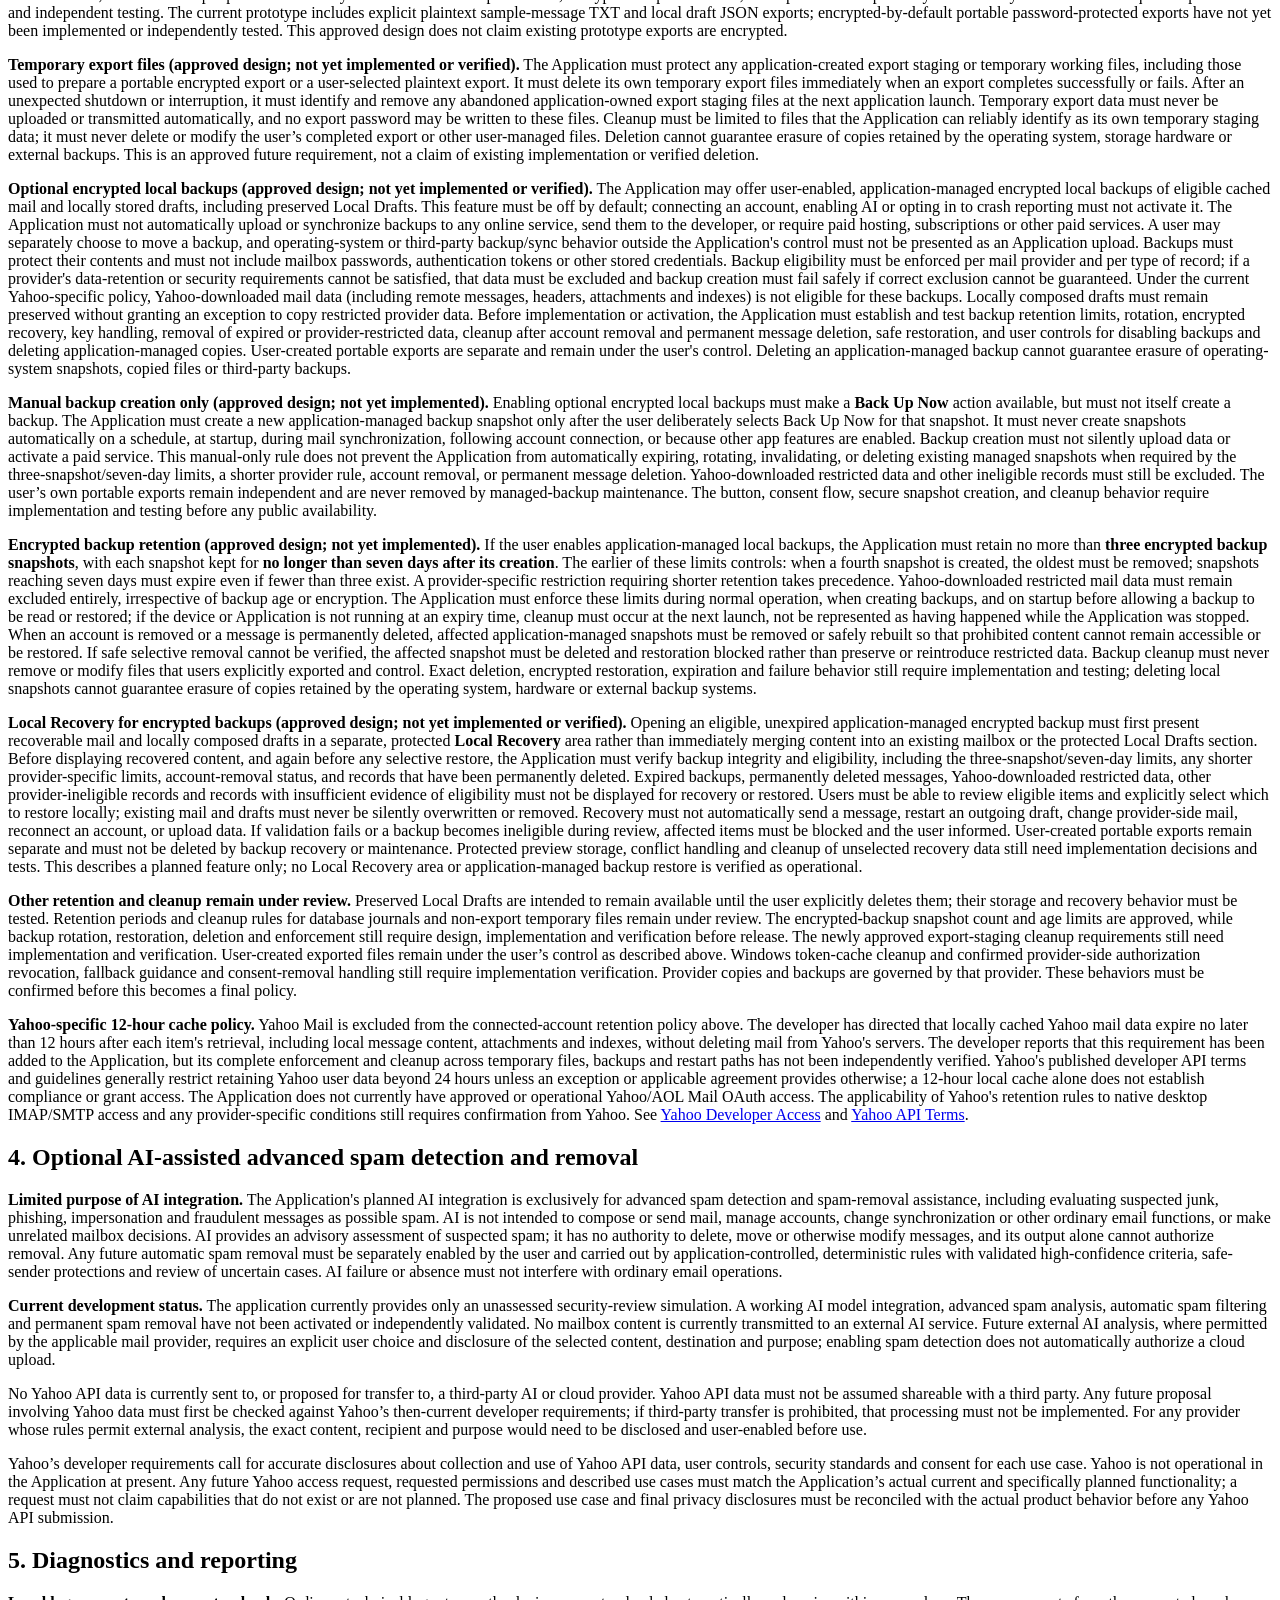
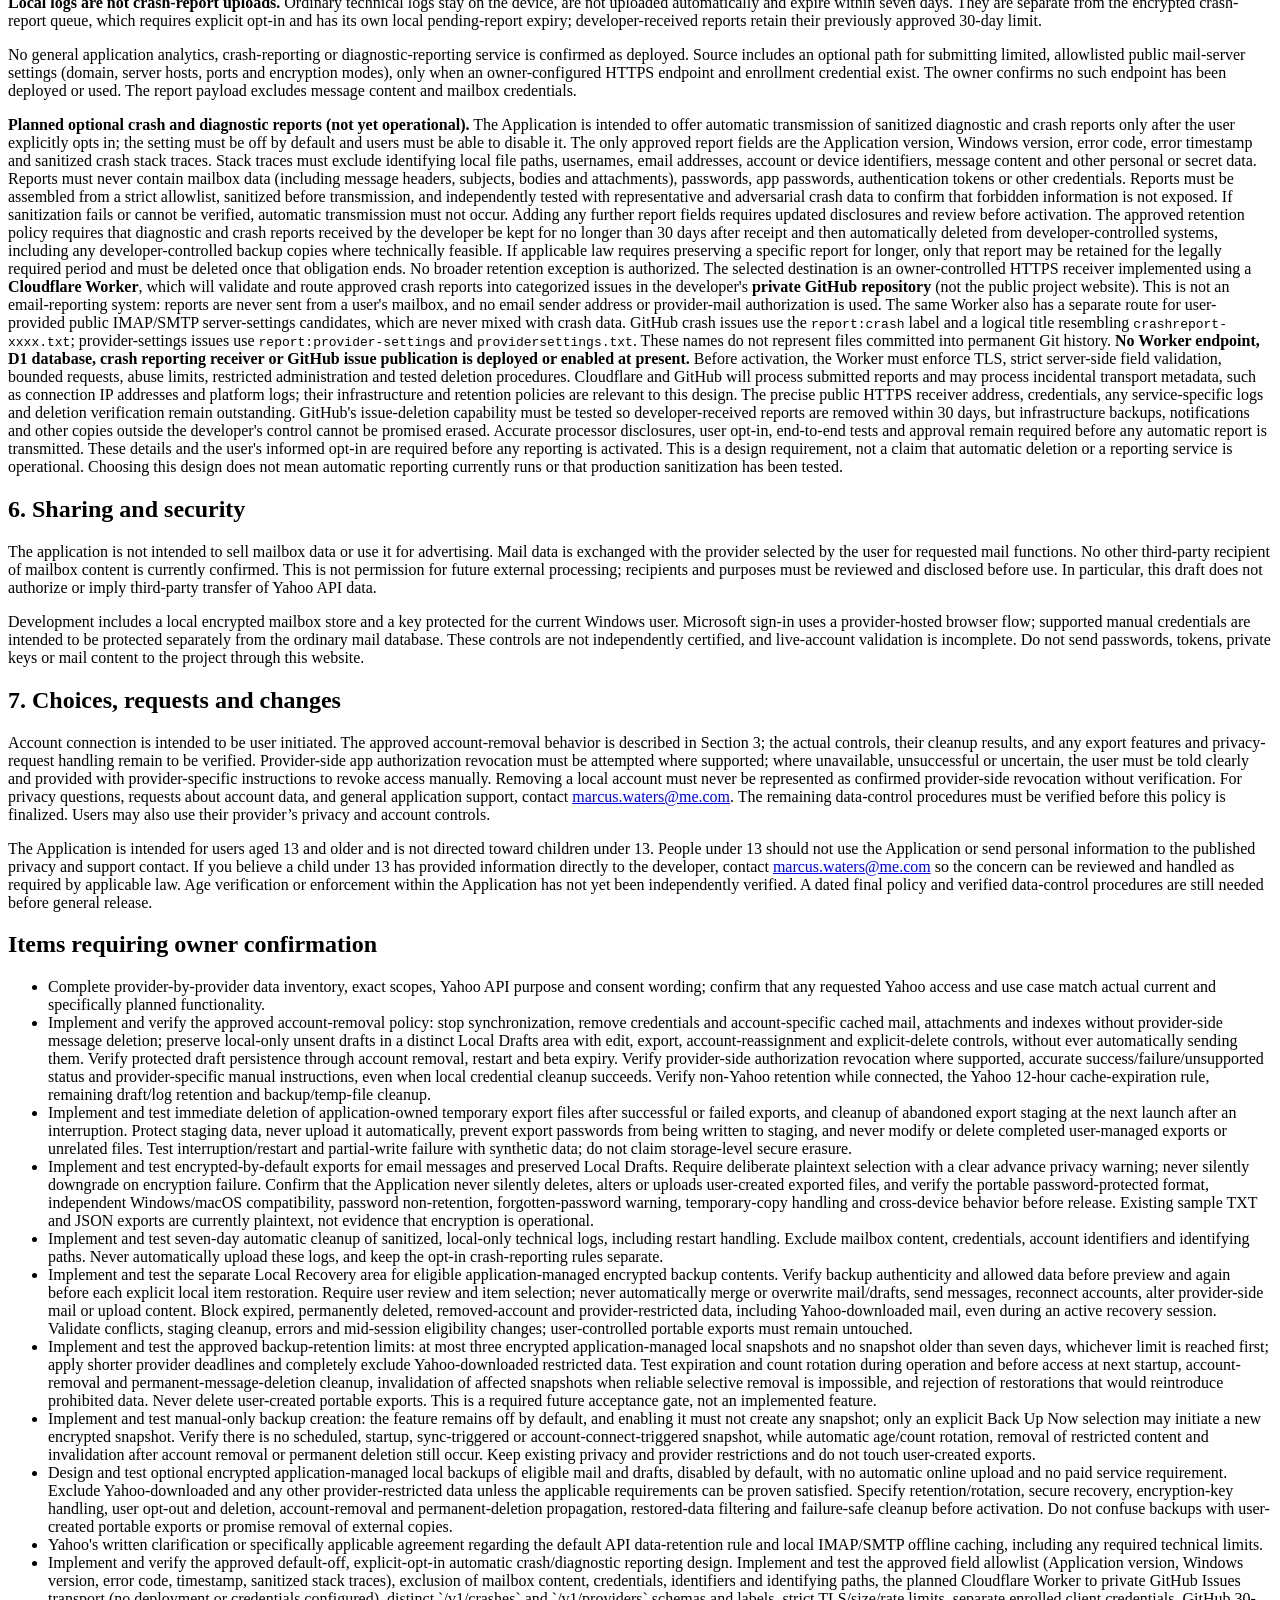
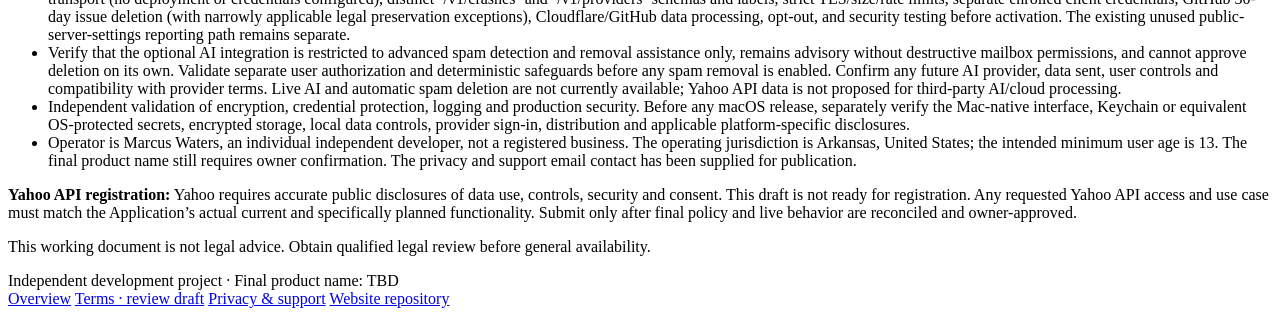
==== commit 842c0999: "privacy: require separate Local Recovery preview and selective safe backup restore" ====
--- a/privacy/index.html
+++ b/privacy/index.html
@@ -58,6 +58,7 @@
 
       <p><strong>Manual backup creation only (approved design; not yet implemented).</strong> Enabling optional encrypted local backups must make a <strong>Back Up Now</strong> action available, but must not itself create a backup. The Application must create a new application-managed backup snapshot only after the user deliberately selects Back Up Now for that snapshot. It must never create snapshots automatically on a schedule, at startup, during mail synchronization, following account connection, or because other app features are enabled. Backup creation must not silently upload data or activate a paid service. This manual-only rule does not prevent the Application from automatically expiring, rotating, invalidating, or deleting existing managed snapshots when required by the three-snapshot/seven-day limits, a shorter provider rule, account removal, or permanent message deletion. Yahoo-downloaded restricted data and other ineligible records must still be excluded. The user’s own portable exports remain independent and are never removed by managed-backup maintenance. The button, consent flow, secure snapshot creation, and cleanup behavior require implementation and testing before any public availability.</p>
       <p><strong>Encrypted backup retention (approved design; not yet implemented).</strong> If the user enables application-managed local backups, the Application must retain no more than <strong>three encrypted backup snapshots</strong>, with each snapshot kept for <strong>no longer than seven days after its creation</strong>. The earlier of these limits controls: when a fourth snapshot is created, the oldest must be removed; snapshots reaching seven days must expire even if fewer than three exist. A provider-specific restriction requiring shorter retention takes precedence. Yahoo-downloaded restricted mail data must remain excluded entirely, irrespective of backup age or encryption. The Application must enforce these limits during normal operation, when creating backups, and on startup before allowing a backup to be read or restored; if the device or Application is not running at an expiry time, cleanup must occur at the next launch, not be represented as having happened while the Application was stopped. When an account is removed or a message is permanently deleted, affected application-managed snapshots must be removed or safely rebuilt so that prohibited content cannot remain accessible or be restored. If safe selective removal cannot be verified, the affected snapshot must be deleted and restoration blocked rather than preserve or reintroduce restricted data. Backup cleanup must never remove or modify files that users explicitly exported and control. Exact deletion, encrypted restoration, expiration and failure behavior still require implementation and testing; deleting local snapshots cannot guarantee erasure of copies retained by the operating system, hardware or external backup systems.</p>
+      <p><strong>Local Recovery for encrypted backups (approved design; not yet implemented or verified).</strong> Opening an eligible, unexpired application-managed encrypted backup must first present recoverable mail and locally composed drafts in a separate, protected <strong>Local Recovery</strong> area rather than immediately merging content into an existing mailbox or the protected Local Drafts section. Before displaying recovered content, and again before any selective restore, the Application must verify backup integrity and eligibility, including the three-snapshot/seven-day limits, any shorter provider-specific limits, account-removal status, and records that have been permanently deleted. Expired backups, permanently deleted messages, Yahoo-downloaded restricted data, other provider-ineligible records and records with insufficient evidence of eligibility must not be displayed for recovery or restored. Users must be able to review eligible items and explicitly select which to restore locally; existing mail and drafts must never be silently overwritten or removed. Recovery must not automatically send a message, restart an outgoing draft, change provider-side mail, reconnect an account, or upload data. If validation fails or a backup becomes ineligible during review, affected items must be blocked and the user informed. User-created portable exports remain separate and must not be deleted by backup recovery or maintenance. Protected preview storage, conflict handling and cleanup of unselected recovery data still need implementation decisions and tests. This describes a planned feature only; no Local Recovery area or application-managed backup restore is verified as operational.</p>
       <p><strong>Other retention and cleanup remain under review.</strong> Preserved Local Drafts are intended to remain available until the user explicitly deletes them; their storage and recovery behavior must be tested. Retention periods and cleanup rules for database journals and non-export temporary files remain under review. The encrypted-backup snapshot count and age limits are approved, while backup rotation, restoration, deletion and enforcement still require design, implementation and verification before release. The newly approved export-staging cleanup requirements still need implementation and verification. User-created exported files remain under the user’s control as described above. Windows token-cache cleanup and confirmed provider-side authorization revocation, fallback guidance and consent-removal handling still require implementation verification. Provider copies and backups are governed by that provider. These behaviors must be confirmed before this becomes a final policy.</p>
       <p><strong>Yahoo-specific 12-hour cache policy.</strong> Yahoo Mail is excluded from the connected-account retention policy above. The developer has directed that locally cached Yahoo mail data expire no later than 12 hours after each item's retrieval, including local message content, attachments and indexes, without deleting mail from Yahoo's servers. The developer reports that this requirement has been added to the Application, but its complete enforcement and cleanup across temporary files, backups and restart paths has not been independently verified. Yahoo's published developer API terms and guidelines generally restrict retaining Yahoo user data beyond 24 hours unless an exception or applicable agreement provides otherwise; a 12-hour local cache alone does not establish compliance or grant access. The Application does not currently have approved or operational Yahoo/AOL Mail OAuth access. The applicability of Yahoo's retention rules to native desktop IMAP/SMTP access and any provider-specific conditions still requires confirmation from Yahoo. See <a href="https://senders.yahooinc.com/developer/developer-access/">Yahoo Developer Access</a> and <a href="https://legal.yahoo.com/us/en/yahoo/terms/product-atos/apiforydn/index.html">Yahoo API Terms</a>.</p>
 
@@ -88,6 +89,7 @@
           <li>Implement and test immediate deletion of application-owned temporary export files after successful or failed exports, and cleanup of abandoned export staging at the next launch after an interruption. Protect staging data, never upload it automatically, prevent export passwords from being written to staging, and never modify or delete completed user-managed exports or unrelated files. Test interruption/restart and partial-write failure with synthetic data; do not claim storage-level secure erasure.</li>
           <li>Implement and test encrypted-by-default exports for email messages and preserved Local Drafts. Require deliberate plaintext selection with a clear advance privacy warning; never silently downgrade on encryption failure. Confirm that the Application never silently deletes, alters or uploads user-created exported files, and verify the portable password-protected format, independent Windows/macOS compatibility, password non-retention, forgotten-password warning, temporary-copy handling and cross-device behavior before release. Existing sample TXT and JSON exports are currently plaintext, not evidence that encryption is operational.</li>
           <li>Implement and test seven-day automatic cleanup of sanitized, local-only technical logs, including restart handling. Exclude mailbox content, credentials, account identifiers and identifying paths. Never automatically upload these logs, and keep the opt-in crash-reporting rules separate.</li>
+          <li>Implement and test the separate Local Recovery area for eligible application-managed encrypted backup contents. Verify backup authenticity and allowed data before preview and again before each explicit local item restoration. Require user review and item selection; never automatically merge or overwrite mail/drafts, send messages, reconnect accounts, alter provider-side mail or upload content. Block expired, permanently deleted, removed-account and provider-restricted data, including Yahoo-downloaded mail, even during an active recovery session. Validate conflicts, staging cleanup, errors and mid-session eligibility changes; user-controlled portable exports must remain untouched.</li>
           <li>Implement and test the approved backup-retention limits: at most three encrypted application-managed local snapshots and no snapshot older than seven days, whichever limit is reached first; apply shorter provider deadlines and completely exclude Yahoo-downloaded restricted data. Test expiration and count rotation during operation and before access at next startup, account-removal and permanent-message-deletion cleanup, invalidation of affected snapshots when reliable selective removal is impossible, and rejection of restorations that would reintroduce prohibited data. Never delete user-created portable exports. This is a required future acceptance gate, not an implemented feature.</li>
           <li>Implement and test manual-only backup creation: the feature remains off by default, and enabling it must not create any snapshot; only an explicit Back Up Now selection may initiate a new encrypted snapshot. Verify there is no scheduled, startup, sync-triggered or account-connect-triggered snapshot, while automatic age/count rotation, removal of restricted content and invalidation after account removal or permanent deletion still occur. Keep existing privacy and provider restrictions and do not touch user-created exports.</li>
           <li>Design and test optional encrypted application-managed local backups of eligible mail and drafts, disabled by default, with no automatic online upload and no paid service requirement. Exclude Yahoo-downloaded and any other provider-restricted data unless the applicable requirements can be proven satisfied. Specify retention/rotation, secure recovery, encryption-key handling, user opt-out and deletion, account-removal and permanent-deletion propagation, restored-data filtering and failure-safe cleanup before activation. Do not confuse backups with user-created portable exports or promise removal of external copies.</li>
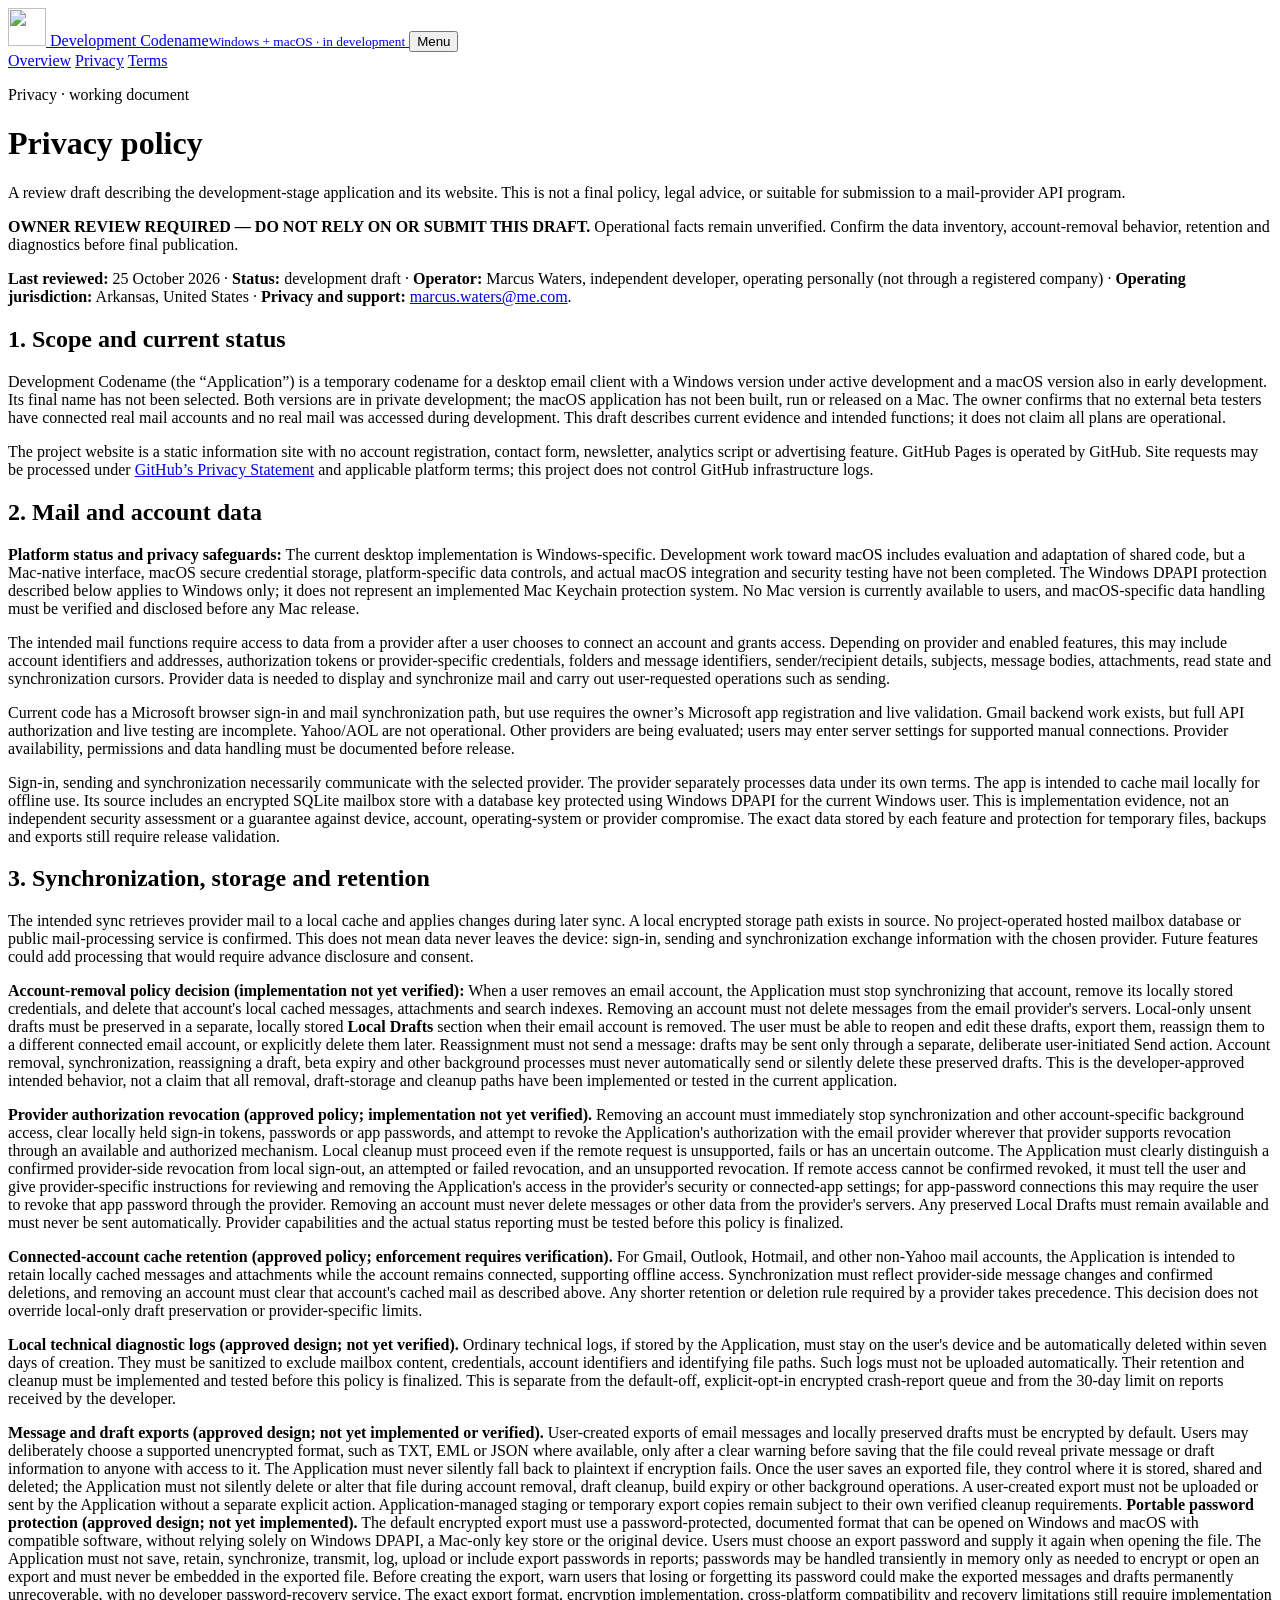
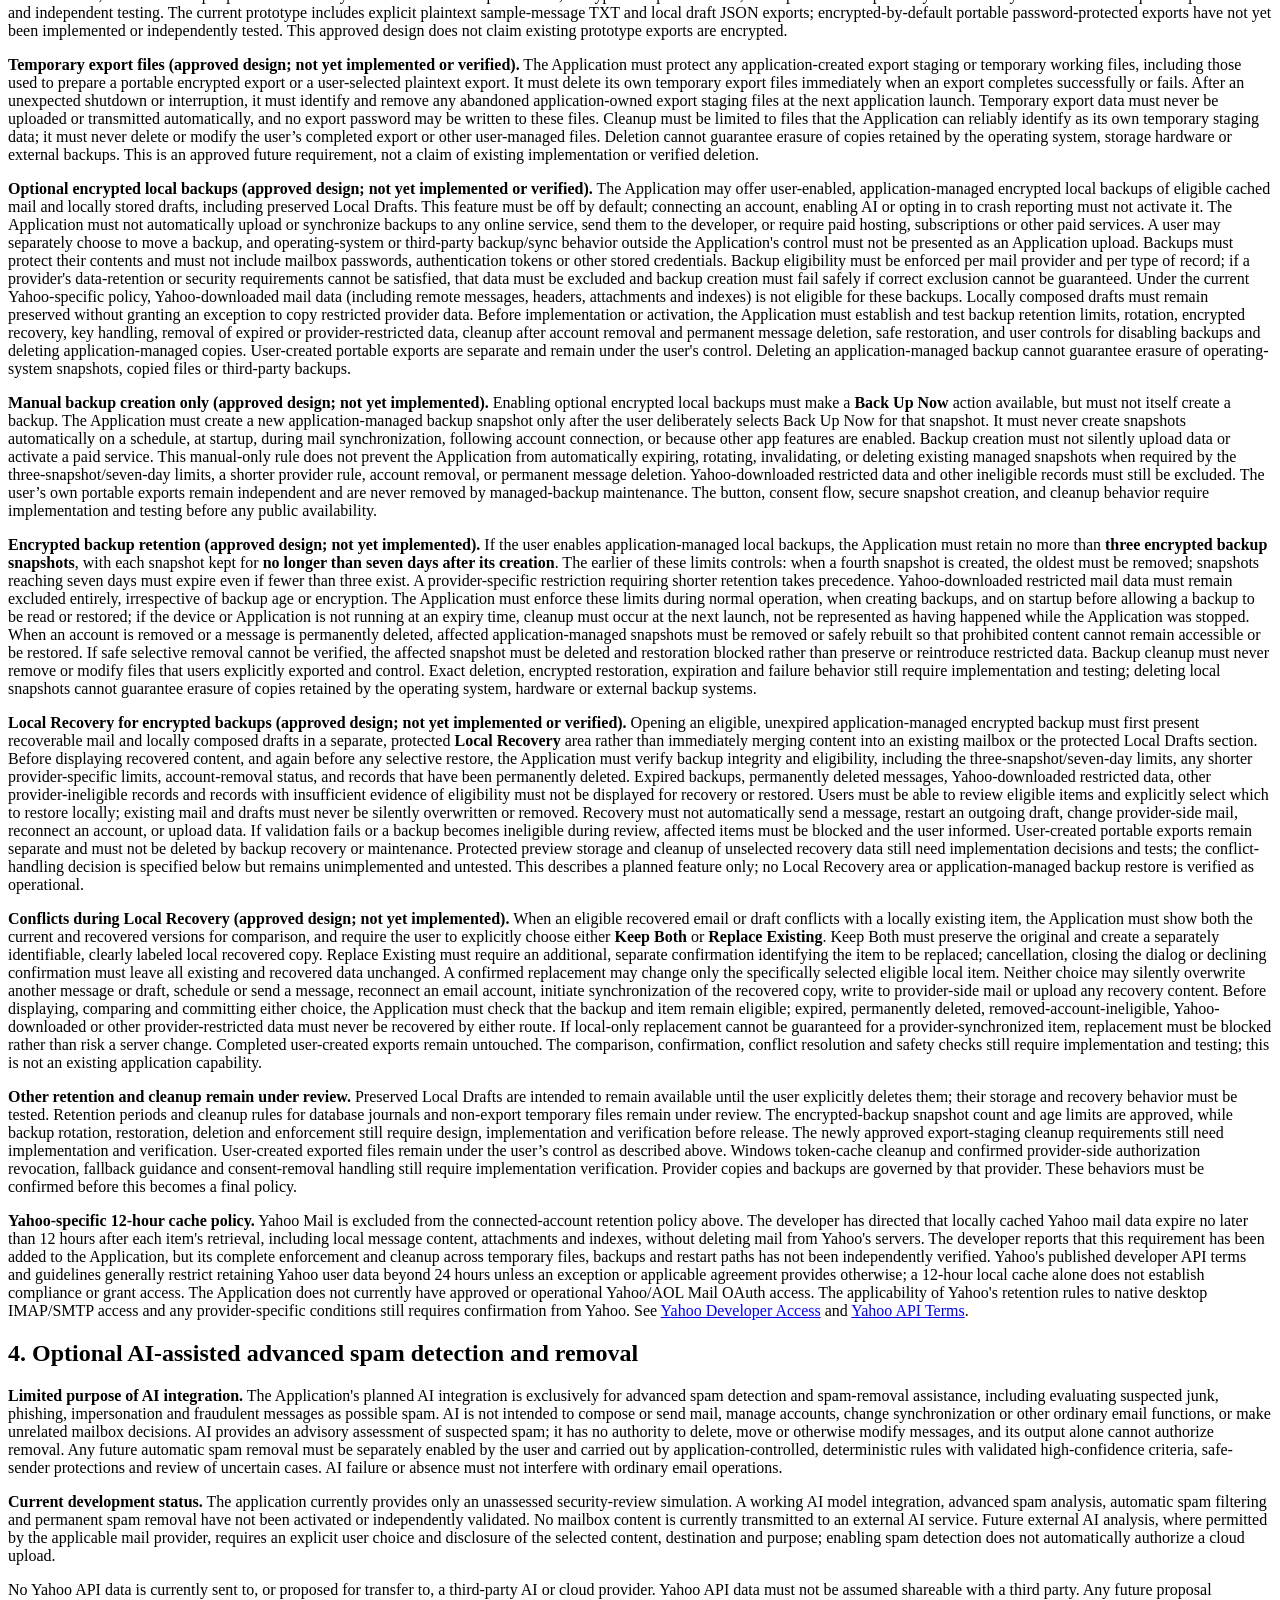
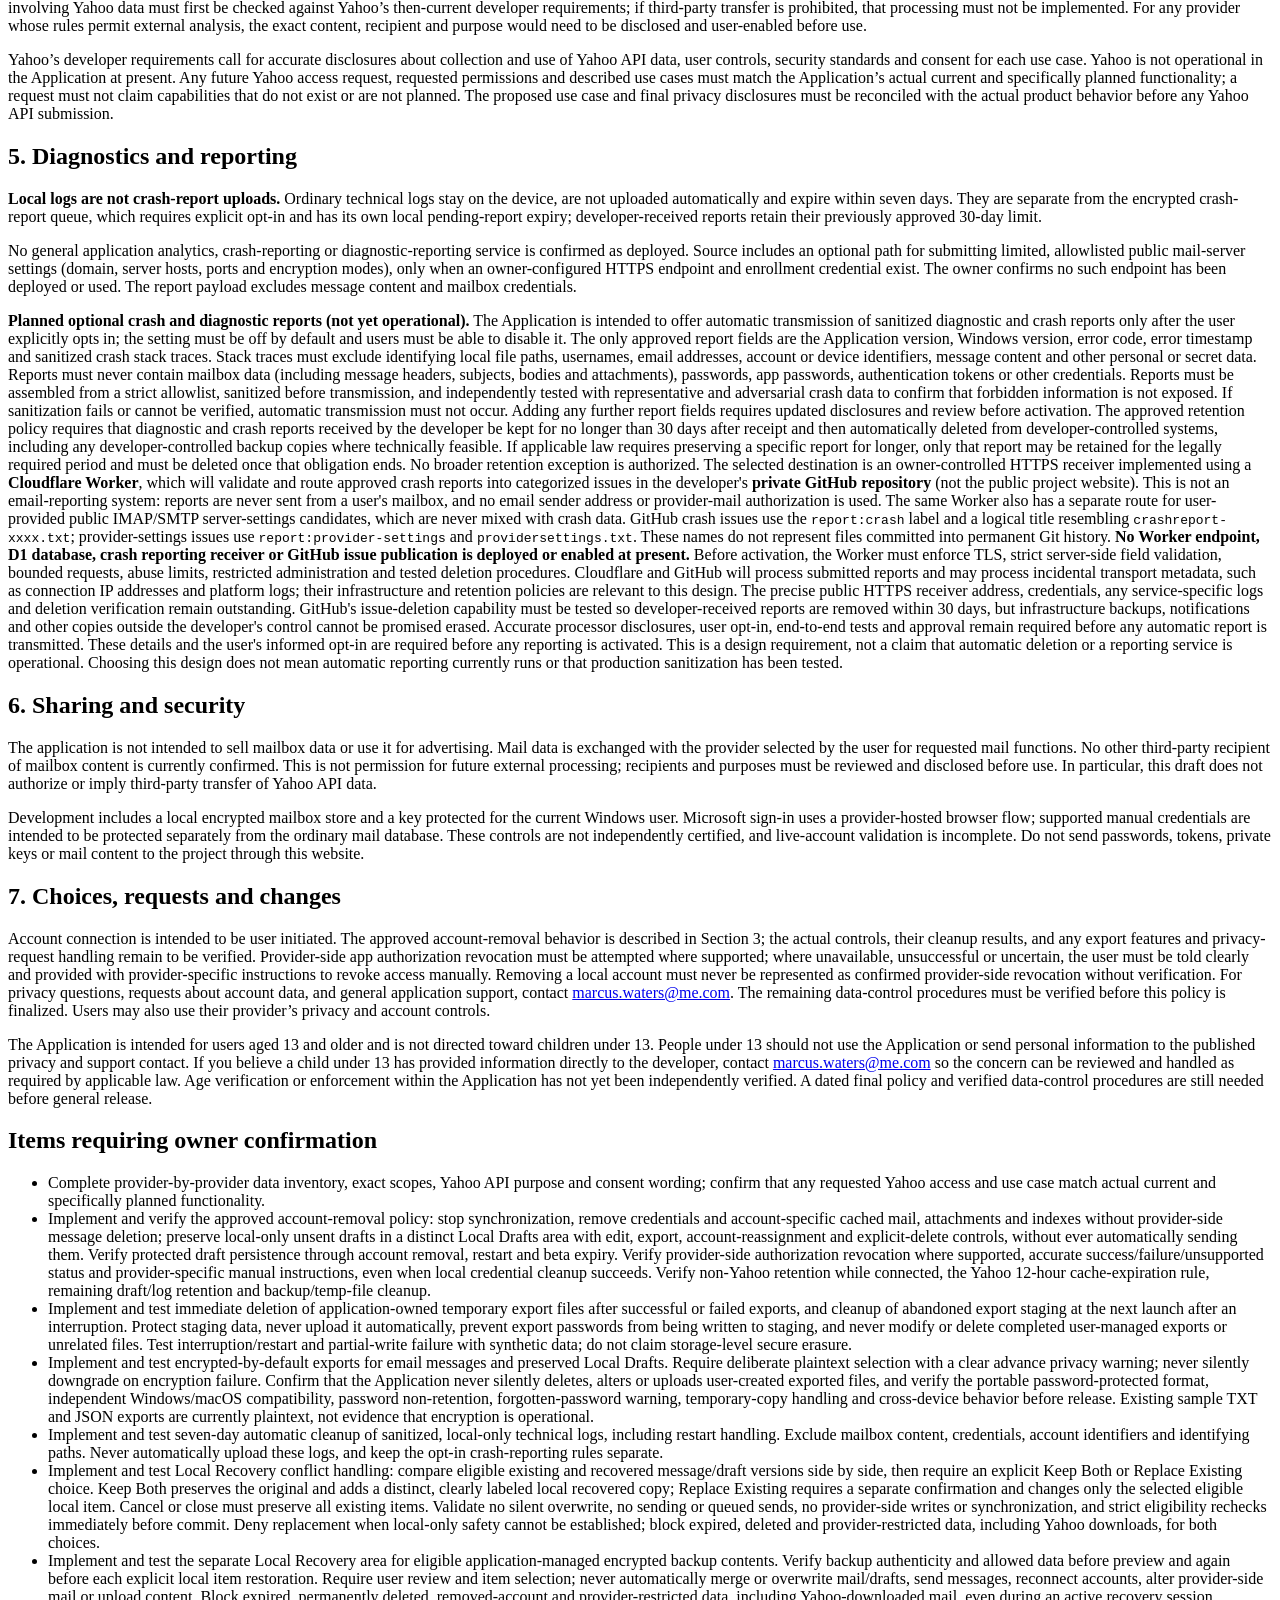
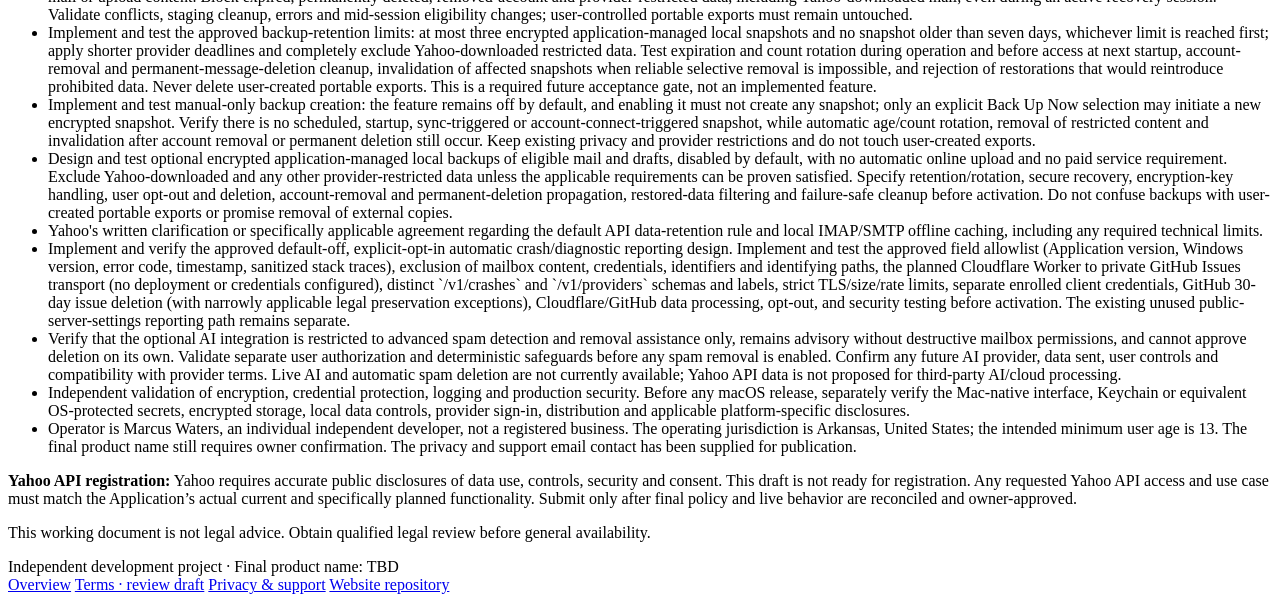
==== commit 63a1855b: "privacy: require side-by-side recovery conflicts with explicit choice and replacement confirmation" ====
--- a/privacy/index.html
+++ b/privacy/index.html
@@ -58,7 +58,8 @@
 
       <p><strong>Manual backup creation only (approved design; not yet implemented).</strong> Enabling optional encrypted local backups must make a <strong>Back Up Now</strong> action available, but must not itself create a backup. The Application must create a new application-managed backup snapshot only after the user deliberately selects Back Up Now for that snapshot. It must never create snapshots automatically on a schedule, at startup, during mail synchronization, following account connection, or because other app features are enabled. Backup creation must not silently upload data or activate a paid service. This manual-only rule does not prevent the Application from automatically expiring, rotating, invalidating, or deleting existing managed snapshots when required by the three-snapshot/seven-day limits, a shorter provider rule, account removal, or permanent message deletion. Yahoo-downloaded restricted data and other ineligible records must still be excluded. The user’s own portable exports remain independent and are never removed by managed-backup maintenance. The button, consent flow, secure snapshot creation, and cleanup behavior require implementation and testing before any public availability.</p>
       <p><strong>Encrypted backup retention (approved design; not yet implemented).</strong> If the user enables application-managed local backups, the Application must retain no more than <strong>three encrypted backup snapshots</strong>, with each snapshot kept for <strong>no longer than seven days after its creation</strong>. The earlier of these limits controls: when a fourth snapshot is created, the oldest must be removed; snapshots reaching seven days must expire even if fewer than three exist. A provider-specific restriction requiring shorter retention takes precedence. Yahoo-downloaded restricted mail data must remain excluded entirely, irrespective of backup age or encryption. The Application must enforce these limits during normal operation, when creating backups, and on startup before allowing a backup to be read or restored; if the device or Application is not running at an expiry time, cleanup must occur at the next launch, not be represented as having happened while the Application was stopped. When an account is removed or a message is permanently deleted, affected application-managed snapshots must be removed or safely rebuilt so that prohibited content cannot remain accessible or be restored. If safe selective removal cannot be verified, the affected snapshot must be deleted and restoration blocked rather than preserve or reintroduce restricted data. Backup cleanup must never remove or modify files that users explicitly exported and control. Exact deletion, encrypted restoration, expiration and failure behavior still require implementation and testing; deleting local snapshots cannot guarantee erasure of copies retained by the operating system, hardware or external backup systems.</p>
-      <p><strong>Local Recovery for encrypted backups (approved design; not yet implemented or verified).</strong> Opening an eligible, unexpired application-managed encrypted backup must first present recoverable mail and locally composed drafts in a separate, protected <strong>Local Recovery</strong> area rather than immediately merging content into an existing mailbox or the protected Local Drafts section. Before displaying recovered content, and again before any selective restore, the Application must verify backup integrity and eligibility, including the three-snapshot/seven-day limits, any shorter provider-specific limits, account-removal status, and records that have been permanently deleted. Expired backups, permanently deleted messages, Yahoo-downloaded restricted data, other provider-ineligible records and records with insufficient evidence of eligibility must not be displayed for recovery or restored. Users must be able to review eligible items and explicitly select which to restore locally; existing mail and drafts must never be silently overwritten or removed. Recovery must not automatically send a message, restart an outgoing draft, change provider-side mail, reconnect an account, or upload data. If validation fails or a backup becomes ineligible during review, affected items must be blocked and the user informed. User-created portable exports remain separate and must not be deleted by backup recovery or maintenance. Protected preview storage, conflict handling and cleanup of unselected recovery data still need implementation decisions and tests. This describes a planned feature only; no Local Recovery area or application-managed backup restore is verified as operational.</p>
+      <p><strong>Local Recovery for encrypted backups (approved design; not yet implemented or verified).</strong> Opening an eligible, unexpired application-managed encrypted backup must first present recoverable mail and locally composed drafts in a separate, protected <strong>Local Recovery</strong> area rather than immediately merging content into an existing mailbox or the protected Local Drafts section. Before displaying recovered content, and again before any selective restore, the Application must verify backup integrity and eligibility, including the three-snapshot/seven-day limits, any shorter provider-specific limits, account-removal status, and records that have been permanently deleted. Expired backups, permanently deleted messages, Yahoo-downloaded restricted data, other provider-ineligible records and records with insufficient evidence of eligibility must not be displayed for recovery or restored. Users must be able to review eligible items and explicitly select which to restore locally; existing mail and drafts must never be silently overwritten or removed. Recovery must not automatically send a message, restart an outgoing draft, change provider-side mail, reconnect an account, or upload data. If validation fails or a backup becomes ineligible during review, affected items must be blocked and the user informed. User-created portable exports remain separate and must not be deleted by backup recovery or maintenance. Protected preview storage and cleanup of unselected recovery data still need implementation decisions and tests; the conflict-handling decision is specified below but remains unimplemented and untested. This describes a planned feature only; no Local Recovery area or application-managed backup restore is verified as operational.</p>
+      <p><strong>Conflicts during Local Recovery (approved design; not yet implemented).</strong> When an eligible recovered email or draft conflicts with a locally existing item, the Application must show both the current and recovered versions for comparison, and require the user to explicitly choose either <strong>Keep Both</strong> or <strong>Replace Existing</strong>. Keep Both must preserve the original and create a separately identifiable, clearly labeled local recovered copy. Replace Existing must require an additional, separate confirmation identifying the item to be replaced; cancellation, closing the dialog or declining confirmation must leave all existing and recovered data unchanged. A confirmed replacement may change only the specifically selected eligible local item. Neither choice may silently overwrite another message or draft, schedule or send a message, reconnect an email account, initiate synchronization of the recovered copy, write to provider-side mail or upload any recovery content. Before displaying, comparing and committing either choice, the Application must check that the backup and item remain eligible; expired, permanently deleted, removed-account-ineligible, Yahoo-downloaded or other provider-restricted data must never be recovered by either route. If local-only replacement cannot be guaranteed for a provider-synchronized item, replacement must be blocked rather than risk a server change. Completed user-created exports remain untouched. The comparison, confirmation, conflict resolution and safety checks still require implementation and testing; this is not an existing application capability.</p>
       <p><strong>Other retention and cleanup remain under review.</strong> Preserved Local Drafts are intended to remain available until the user explicitly deletes them; their storage and recovery behavior must be tested. Retention periods and cleanup rules for database journals and non-export temporary files remain under review. The encrypted-backup snapshot count and age limits are approved, while backup rotation, restoration, deletion and enforcement still require design, implementation and verification before release. The newly approved export-staging cleanup requirements still need implementation and verification. User-created exported files remain under the user’s control as described above. Windows token-cache cleanup and confirmed provider-side authorization revocation, fallback guidance and consent-removal handling still require implementation verification. Provider copies and backups are governed by that provider. These behaviors must be confirmed before this becomes a final policy.</p>
       <p><strong>Yahoo-specific 12-hour cache policy.</strong> Yahoo Mail is excluded from the connected-account retention policy above. The developer has directed that locally cached Yahoo mail data expire no later than 12 hours after each item's retrieval, including local message content, attachments and indexes, without deleting mail from Yahoo's servers. The developer reports that this requirement has been added to the Application, but its complete enforcement and cleanup across temporary files, backups and restart paths has not been independently verified. Yahoo's published developer API terms and guidelines generally restrict retaining Yahoo user data beyond 24 hours unless an exception or applicable agreement provides otherwise; a 12-hour local cache alone does not establish compliance or grant access. The Application does not currently have approved or operational Yahoo/AOL Mail OAuth access. The applicability of Yahoo's retention rules to native desktop IMAP/SMTP access and any provider-specific conditions still requires confirmation from Yahoo. See <a href="https://senders.yahooinc.com/developer/developer-access/">Yahoo Developer Access</a> and <a href="https://legal.yahoo.com/us/en/yahoo/terms/product-atos/apiforydn/index.html">Yahoo API Terms</a>.</p>
 
@@ -89,6 +90,7 @@
           <li>Implement and test immediate deletion of application-owned temporary export files after successful or failed exports, and cleanup of abandoned export staging at the next launch after an interruption. Protect staging data, never upload it automatically, prevent export passwords from being written to staging, and never modify or delete completed user-managed exports or unrelated files. Test interruption/restart and partial-write failure with synthetic data; do not claim storage-level secure erasure.</li>
           <li>Implement and test encrypted-by-default exports for email messages and preserved Local Drafts. Require deliberate plaintext selection with a clear advance privacy warning; never silently downgrade on encryption failure. Confirm that the Application never silently deletes, alters or uploads user-created exported files, and verify the portable password-protected format, independent Windows/macOS compatibility, password non-retention, forgotten-password warning, temporary-copy handling and cross-device behavior before release. Existing sample TXT and JSON exports are currently plaintext, not evidence that encryption is operational.</li>
           <li>Implement and test seven-day automatic cleanup of sanitized, local-only technical logs, including restart handling. Exclude mailbox content, credentials, account identifiers and identifying paths. Never automatically upload these logs, and keep the opt-in crash-reporting rules separate.</li>
+          <li>Implement and test Local Recovery conflict handling: compare eligible existing and recovered message/draft versions side by side, then require an explicit Keep Both or Replace Existing choice. Keep Both preserves the original and adds a distinct, clearly labeled local recovered copy; Replace Existing requires a separate confirmation and changes only the selected eligible local item. Cancel or close must preserve all existing items. Validate no silent overwrite, no sending or queued sends, no provider-side writes or synchronization, and strict eligibility rechecks immediately before commit. Deny replacement when local-only safety cannot be established; block expired, deleted and provider-restricted data, including Yahoo downloads, for both choices.</li>
           <li>Implement and test the separate Local Recovery area for eligible application-managed encrypted backup contents. Verify backup authenticity and allowed data before preview and again before each explicit local item restoration. Require user review and item selection; never automatically merge or overwrite mail/drafts, send messages, reconnect accounts, alter provider-side mail or upload content. Block expired, permanently deleted, removed-account and provider-restricted data, including Yahoo-downloaded mail, even during an active recovery session. Validate conflicts, staging cleanup, errors and mid-session eligibility changes; user-controlled portable exports must remain untouched.</li>
           <li>Implement and test the approved backup-retention limits: at most three encrypted application-managed local snapshots and no snapshot older than seven days, whichever limit is reached first; apply shorter provider deadlines and completely exclude Yahoo-downloaded restricted data. Test expiration and count rotation during operation and before access at next startup, account-removal and permanent-message-deletion cleanup, invalidation of affected snapshots when reliable selective removal is impossible, and rejection of restorations that would reintroduce prohibited data. Never delete user-created portable exports. This is a required future acceptance gate, not an implemented feature.</li>
           <li>Implement and test manual-only backup creation: the feature remains off by default, and enabling it must not create any snapshot; only an explicit Back Up Now selection may initiate a new encrypted snapshot. Verify there is no scheduled, startup, sync-triggered or account-connect-triggered snapshot, while automatic age/count rotation, removal of restricted content and invalidation after account removal or permanent deletion still occur. Keep existing privacy and provider restrictions and do not touch user-created exports.</li>
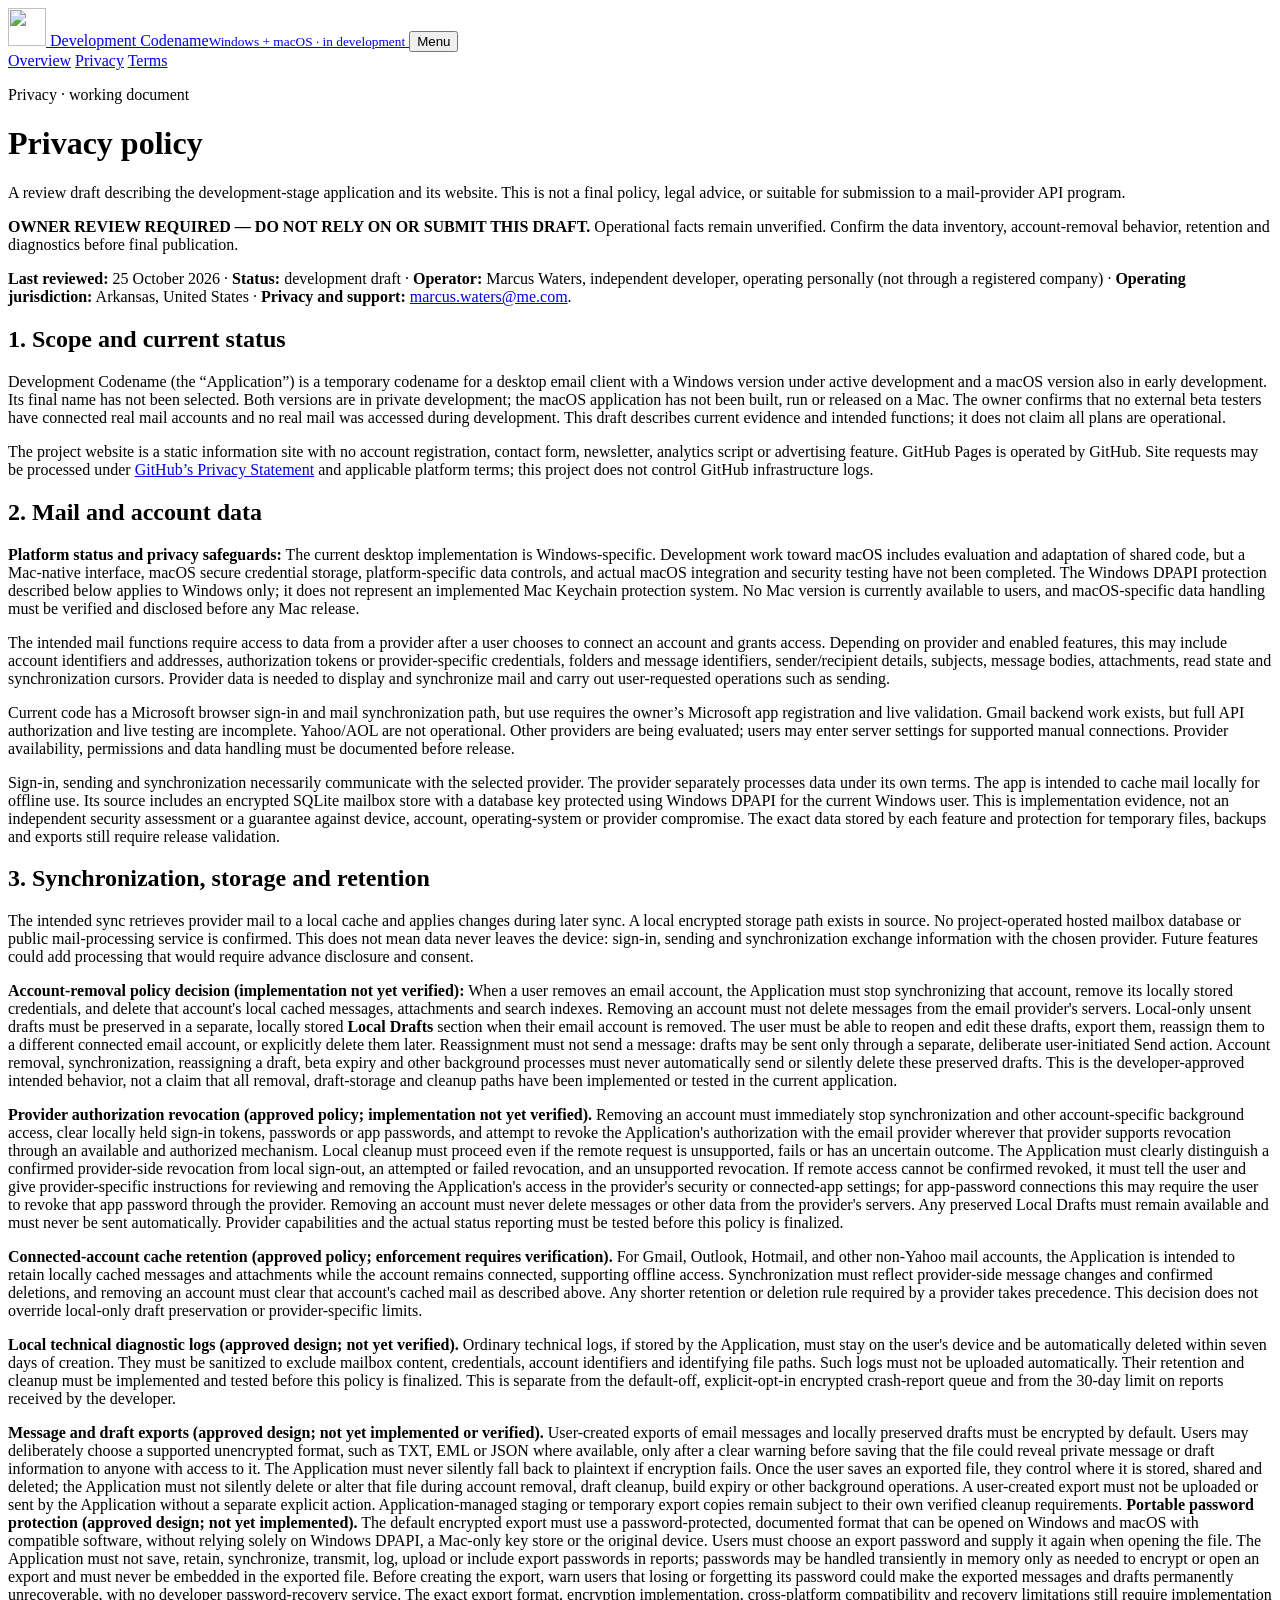
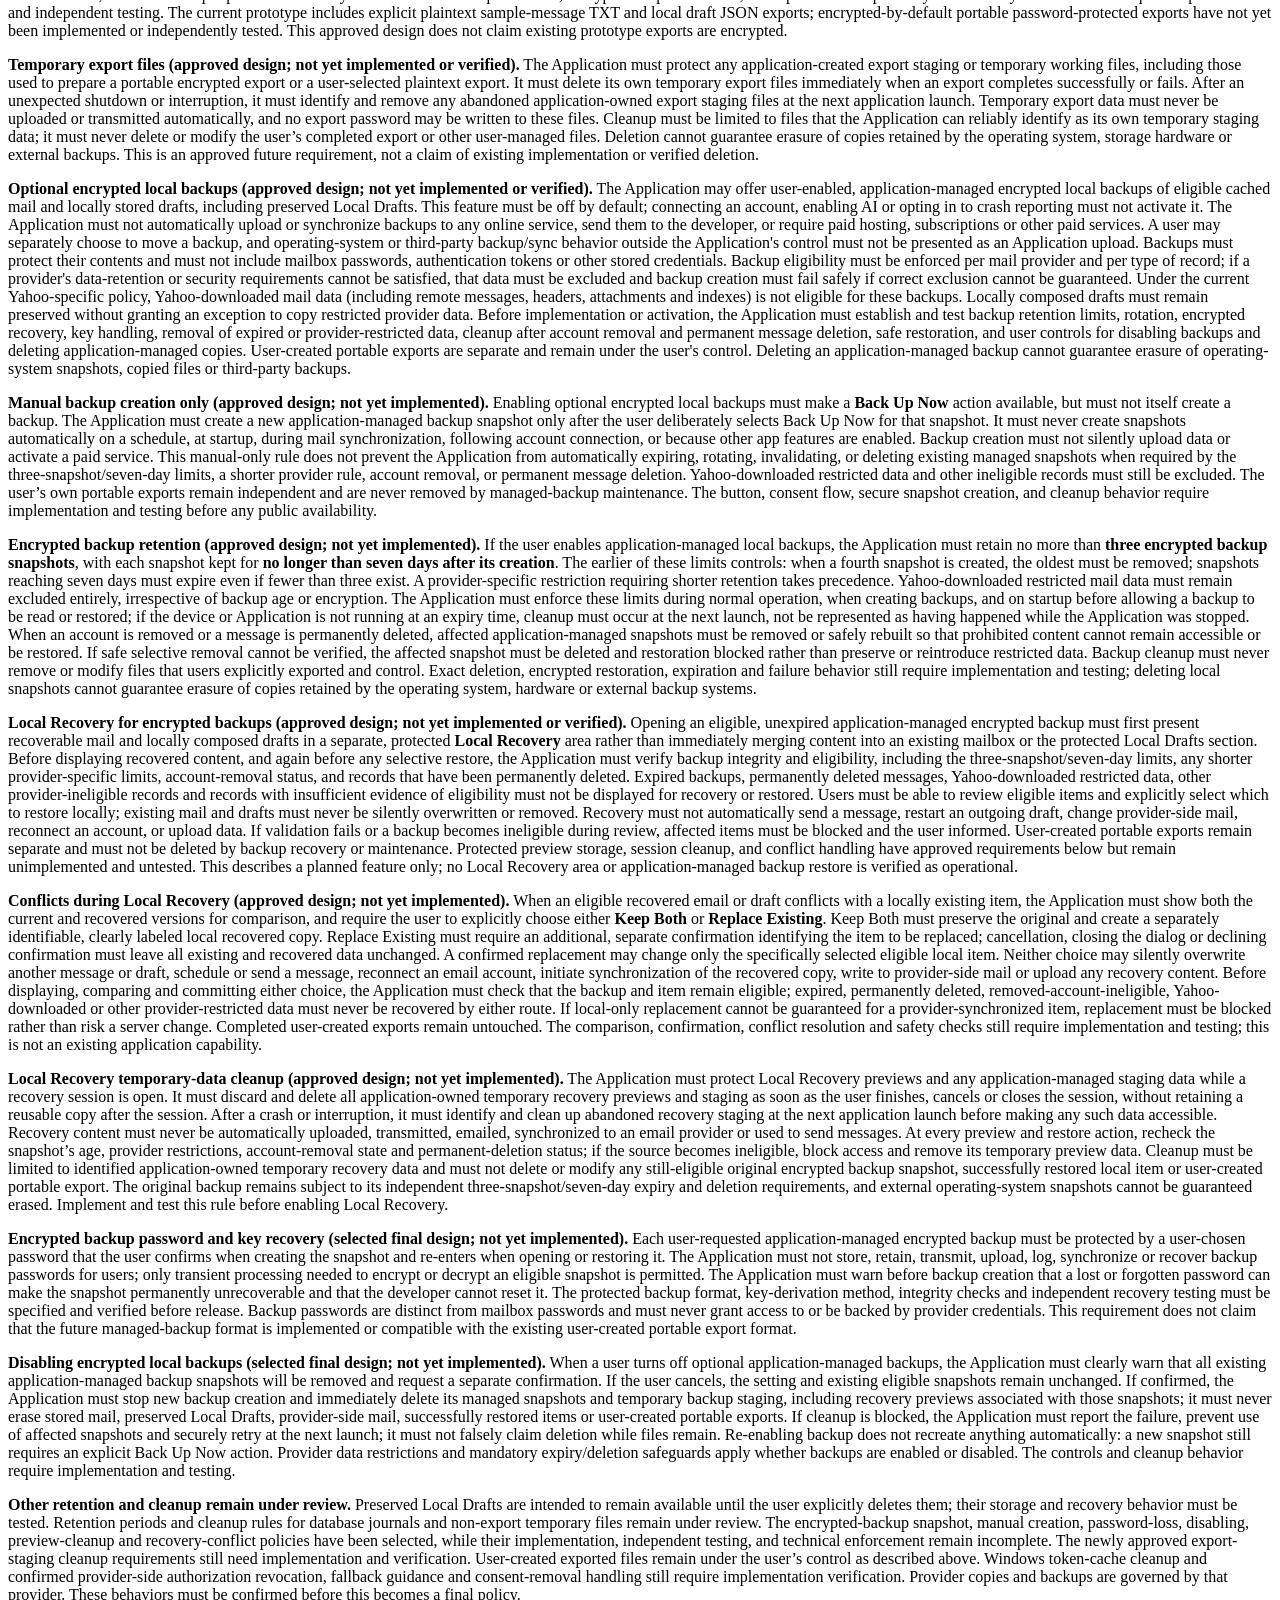
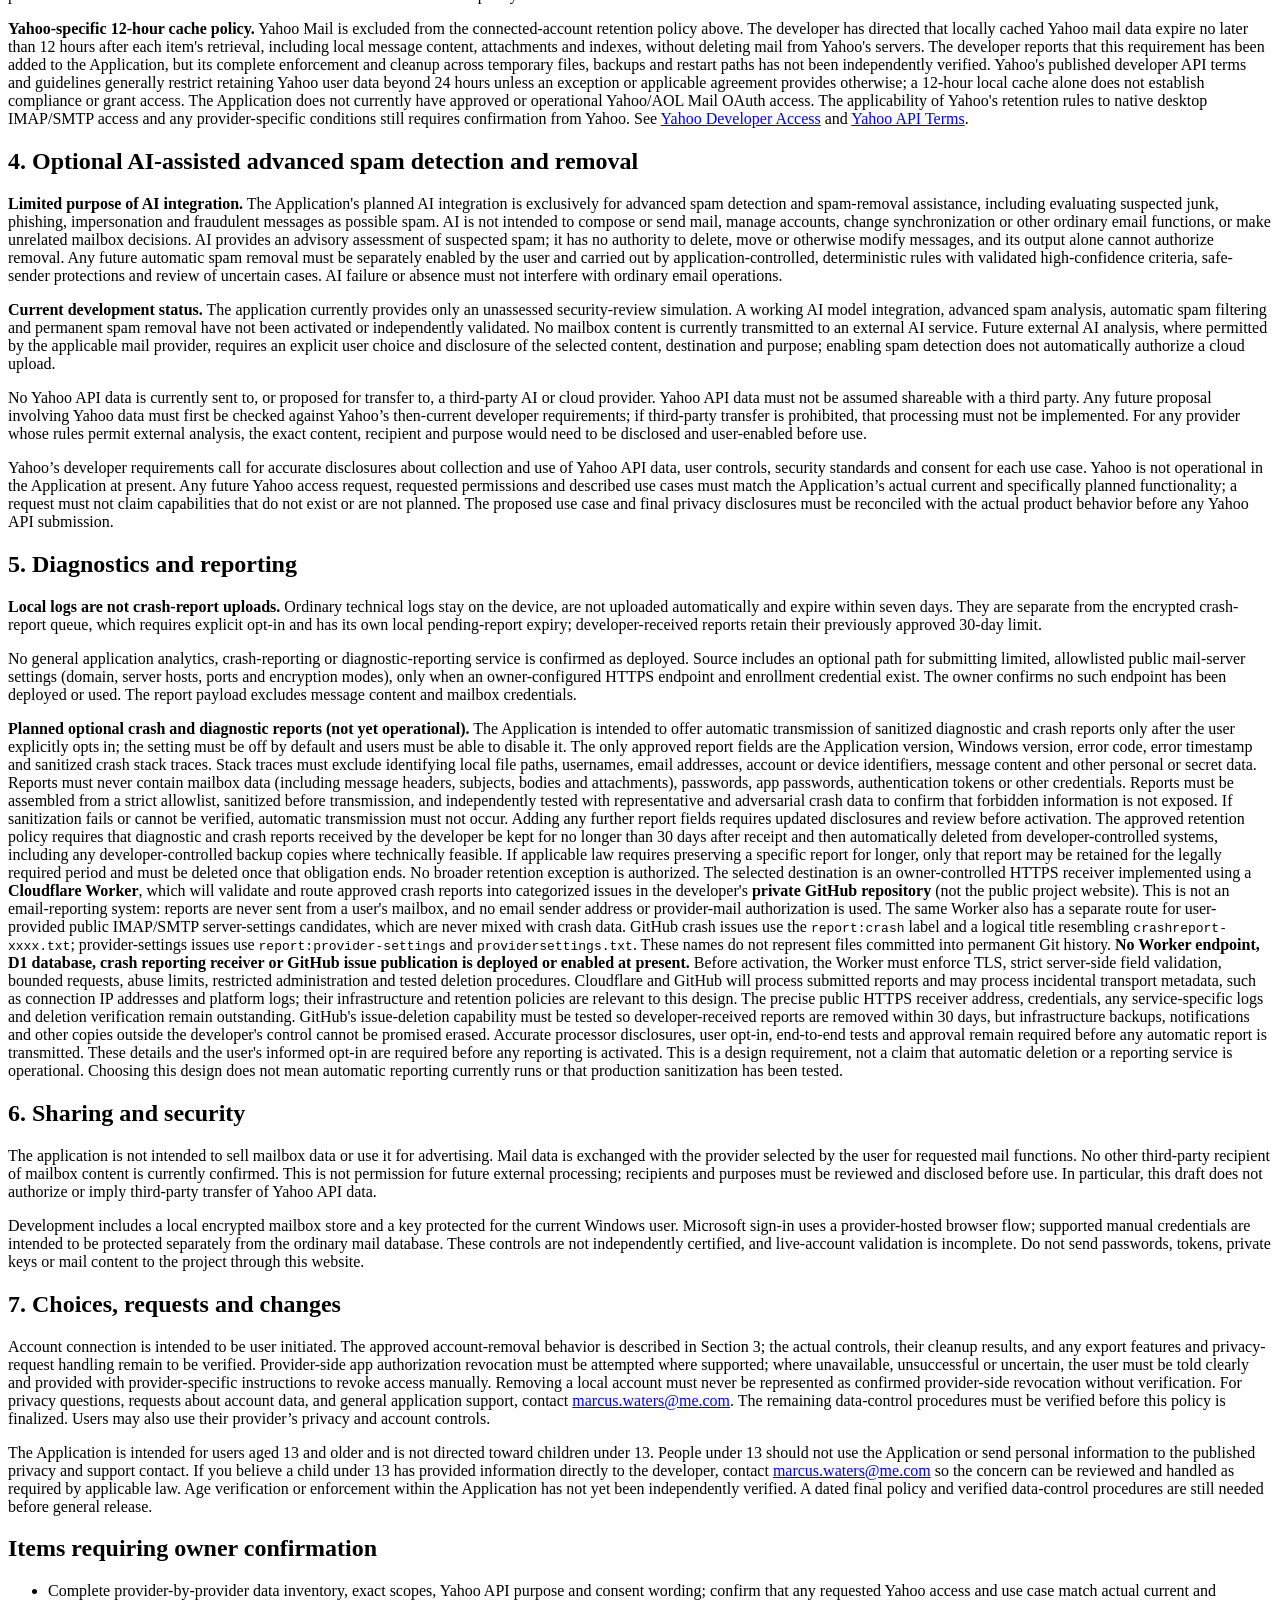
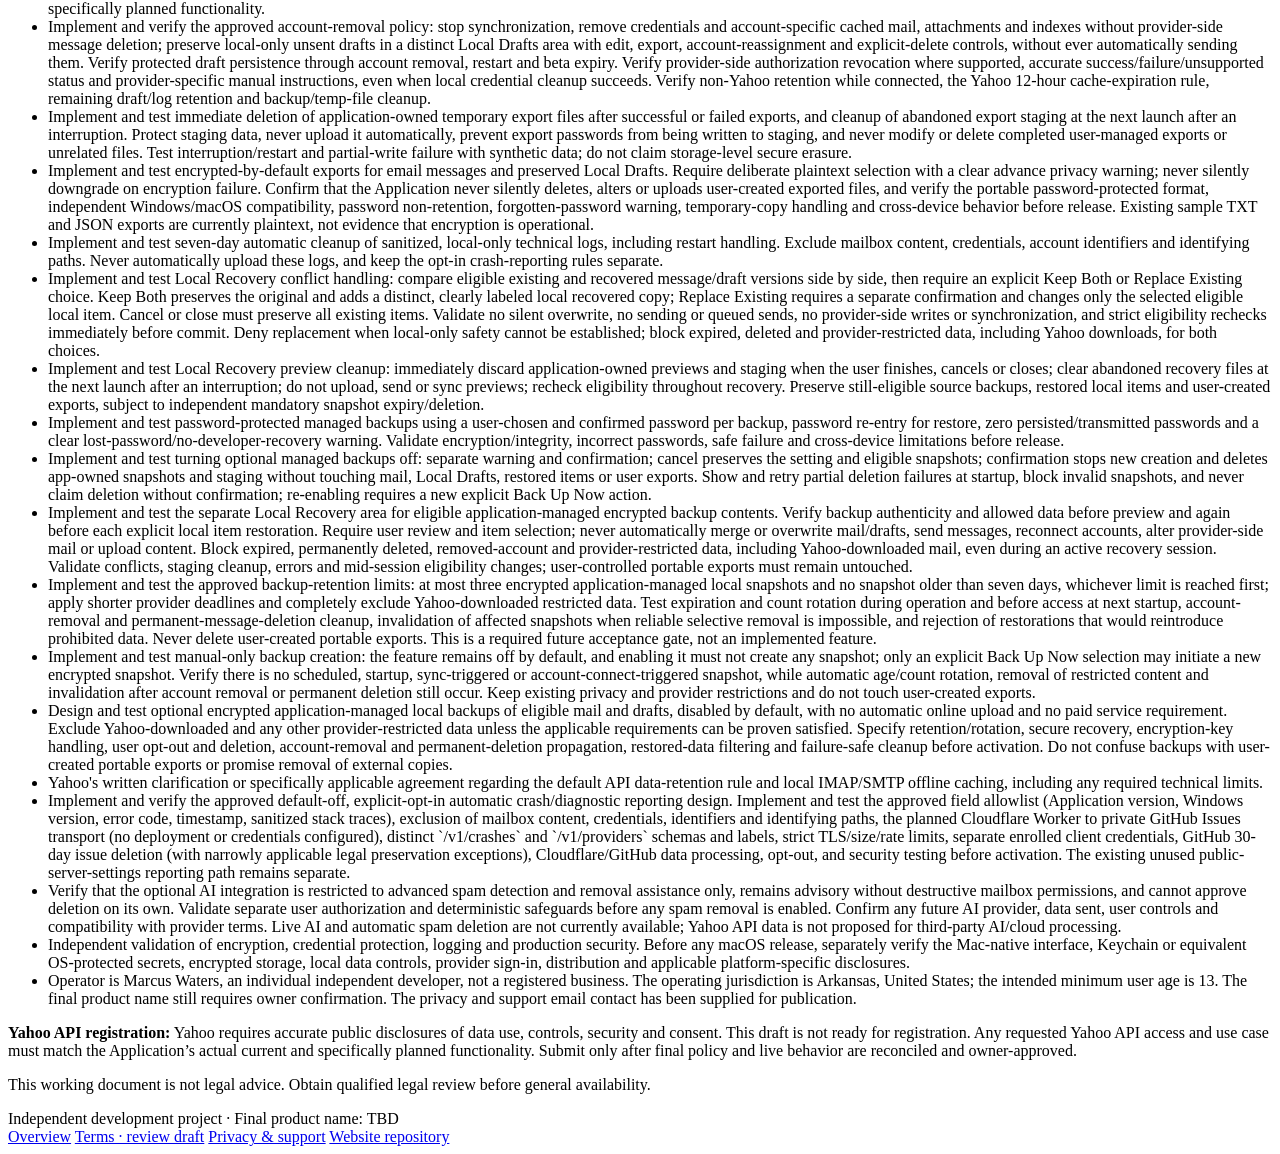
==== commit 9d87c9b1: "privacy: finalize recovery temp cleanup, backup password loss, and disable-delete defaults" ====
--- a/privacy/index.html
+++ b/privacy/index.html
@@ -58,9 +58,12 @@
 
       <p><strong>Manual backup creation only (approved design; not yet implemented).</strong> Enabling optional encrypted local backups must make a <strong>Back Up Now</strong> action available, but must not itself create a backup. The Application must create a new application-managed backup snapshot only after the user deliberately selects Back Up Now for that snapshot. It must never create snapshots automatically on a schedule, at startup, during mail synchronization, following account connection, or because other app features are enabled. Backup creation must not silently upload data or activate a paid service. This manual-only rule does not prevent the Application from automatically expiring, rotating, invalidating, or deleting existing managed snapshots when required by the three-snapshot/seven-day limits, a shorter provider rule, account removal, or permanent message deletion. Yahoo-downloaded restricted data and other ineligible records must still be excluded. The user’s own portable exports remain independent and are never removed by managed-backup maintenance. The button, consent flow, secure snapshot creation, and cleanup behavior require implementation and testing before any public availability.</p>
       <p><strong>Encrypted backup retention (approved design; not yet implemented).</strong> If the user enables application-managed local backups, the Application must retain no more than <strong>three encrypted backup snapshots</strong>, with each snapshot kept for <strong>no longer than seven days after its creation</strong>. The earlier of these limits controls: when a fourth snapshot is created, the oldest must be removed; snapshots reaching seven days must expire even if fewer than three exist. A provider-specific restriction requiring shorter retention takes precedence. Yahoo-downloaded restricted mail data must remain excluded entirely, irrespective of backup age or encryption. The Application must enforce these limits during normal operation, when creating backups, and on startup before allowing a backup to be read or restored; if the device or Application is not running at an expiry time, cleanup must occur at the next launch, not be represented as having happened while the Application was stopped. When an account is removed or a message is permanently deleted, affected application-managed snapshots must be removed or safely rebuilt so that prohibited content cannot remain accessible or be restored. If safe selective removal cannot be verified, the affected snapshot must be deleted and restoration blocked rather than preserve or reintroduce restricted data. Backup cleanup must never remove or modify files that users explicitly exported and control. Exact deletion, encrypted restoration, expiration and failure behavior still require implementation and testing; deleting local snapshots cannot guarantee erasure of copies retained by the operating system, hardware or external backup systems.</p>
-      <p><strong>Local Recovery for encrypted backups (approved design; not yet implemented or verified).</strong> Opening an eligible, unexpired application-managed encrypted backup must first present recoverable mail and locally composed drafts in a separate, protected <strong>Local Recovery</strong> area rather than immediately merging content into an existing mailbox or the protected Local Drafts section. Before displaying recovered content, and again before any selective restore, the Application must verify backup integrity and eligibility, including the three-snapshot/seven-day limits, any shorter provider-specific limits, account-removal status, and records that have been permanently deleted. Expired backups, permanently deleted messages, Yahoo-downloaded restricted data, other provider-ineligible records and records with insufficient evidence of eligibility must not be displayed for recovery or restored. Users must be able to review eligible items and explicitly select which to restore locally; existing mail and drafts must never be silently overwritten or removed. Recovery must not automatically send a message, restart an outgoing draft, change provider-side mail, reconnect an account, or upload data. If validation fails or a backup becomes ineligible during review, affected items must be blocked and the user informed. User-created portable exports remain separate and must not be deleted by backup recovery or maintenance. Protected preview storage and cleanup of unselected recovery data still need implementation decisions and tests; the conflict-handling decision is specified below but remains unimplemented and untested. This describes a planned feature only; no Local Recovery area or application-managed backup restore is verified as operational.</p>
+      <p><strong>Local Recovery for encrypted backups (approved design; not yet implemented or verified).</strong> Opening an eligible, unexpired application-managed encrypted backup must first present recoverable mail and locally composed drafts in a separate, protected <strong>Local Recovery</strong> area rather than immediately merging content into an existing mailbox or the protected Local Drafts section. Before displaying recovered content, and again before any selective restore, the Application must verify backup integrity and eligibility, including the three-snapshot/seven-day limits, any shorter provider-specific limits, account-removal status, and records that have been permanently deleted. Expired backups, permanently deleted messages, Yahoo-downloaded restricted data, other provider-ineligible records and records with insufficient evidence of eligibility must not be displayed for recovery or restored. Users must be able to review eligible items and explicitly select which to restore locally; existing mail and drafts must never be silently overwritten or removed. Recovery must not automatically send a message, restart an outgoing draft, change provider-side mail, reconnect an account, or upload data. If validation fails or a backup becomes ineligible during review, affected items must be blocked and the user informed. User-created portable exports remain separate and must not be deleted by backup recovery or maintenance. Protected preview storage, session cleanup, and conflict handling have approved requirements below but remain unimplemented and untested. This describes a planned feature only; no Local Recovery area or application-managed backup restore is verified as operational.</p>
       <p><strong>Conflicts during Local Recovery (approved design; not yet implemented).</strong> When an eligible recovered email or draft conflicts with a locally existing item, the Application must show both the current and recovered versions for comparison, and require the user to explicitly choose either <strong>Keep Both</strong> or <strong>Replace Existing</strong>. Keep Both must preserve the original and create a separately identifiable, clearly labeled local recovered copy. Replace Existing must require an additional, separate confirmation identifying the item to be replaced; cancellation, closing the dialog or declining confirmation must leave all existing and recovered data unchanged. A confirmed replacement may change only the specifically selected eligible local item. Neither choice may silently overwrite another message or draft, schedule or send a message, reconnect an email account, initiate synchronization of the recovered copy, write to provider-side mail or upload any recovery content. Before displaying, comparing and committing either choice, the Application must check that the backup and item remain eligible; expired, permanently deleted, removed-account-ineligible, Yahoo-downloaded or other provider-restricted data must never be recovered by either route. If local-only replacement cannot be guaranteed for a provider-synchronized item, replacement must be blocked rather than risk a server change. Completed user-created exports remain untouched. The comparison, confirmation, conflict resolution and safety checks still require implementation and testing; this is not an existing application capability.</p>
-      <p><strong>Other retention and cleanup remain under review.</strong> Preserved Local Drafts are intended to remain available until the user explicitly deletes them; their storage and recovery behavior must be tested. Retention periods and cleanup rules for database journals and non-export temporary files remain under review. The encrypted-backup snapshot count and age limits are approved, while backup rotation, restoration, deletion and enforcement still require design, implementation and verification before release. The newly approved export-staging cleanup requirements still need implementation and verification. User-created exported files remain under the user’s control as described above. Windows token-cache cleanup and confirmed provider-side authorization revocation, fallback guidance and consent-removal handling still require implementation verification. Provider copies and backups are governed by that provider. These behaviors must be confirmed before this becomes a final policy.</p>
+      <p><strong>Local Recovery temporary-data cleanup (approved design; not yet implemented).</strong> The Application must protect Local Recovery previews and any application-managed staging data while a recovery session is open. It must discard and delete all application-owned temporary recovery previews and staging as soon as the user finishes, cancels or closes the session, without retaining a reusable copy after the session. After a crash or interruption, it must identify and clean up abandoned recovery staging at the next application launch before making any such data accessible. Recovery content must never be automatically uploaded, transmitted, emailed, synchronized to an email provider or used to send messages. At every preview and restore action, recheck the snapshot’s age, provider restrictions, account-removal state and permanent-deletion status; if the source becomes ineligible, block access and remove its temporary preview data. Cleanup must be limited to identified application-owned temporary recovery data and must not delete or modify any still-eligible original encrypted backup snapshot, successfully restored local item or user-created portable export. The original backup remains subject to its independent three-snapshot/seven-day expiry and deletion requirements, and external operating-system snapshots cannot be guaranteed erased. Implement and test this rule before enabling Local Recovery.</p>
+      <p><strong>Encrypted backup password and key recovery (selected final design; not yet implemented).</strong> Each user-requested application-managed encrypted backup must be protected by a user-chosen password that the user confirms when creating the snapshot and re-enters when opening or restoring it. The Application must not store, retain, transmit, upload, log, synchronize or recover backup passwords for users; only transient processing needed to encrypt or decrypt an eligible snapshot is permitted. The Application must warn before backup creation that a lost or forgotten password can make the snapshot permanently unrecoverable and that the developer cannot reset it. The protected backup format, key-derivation method, integrity checks and independent recovery testing must be specified and verified before release. Backup passwords are distinct from mailbox passwords and must never grant access to or be backed by provider credentials. This requirement does not claim that the future managed-backup format is implemented or compatible with the existing user-created portable export format.</p>
+      <p><strong>Disabling encrypted local backups (selected final design; not yet implemented).</strong> When a user turns off optional application-managed backups, the Application must clearly warn that all existing application-managed backup snapshots will be removed and request a separate confirmation. If the user cancels, the setting and existing eligible snapshots remain unchanged. If confirmed, the Application must stop new backup creation and immediately delete its managed snapshots and temporary backup staging, including recovery previews associated with those snapshots; it must never erase stored mail, preserved Local Drafts, provider-side mail, successfully restored items or user-created portable exports. If cleanup is blocked, the Application must report the failure, prevent use of affected snapshots and securely retry at the next launch; it must not falsely claim deletion while files remain. Re-enabling backup does not recreate anything automatically: a new snapshot still requires an explicit Back Up Now action. Provider data restrictions and mandatory expiry/deletion safeguards apply whether backups are enabled or disabled. The controls and cleanup behavior require implementation and testing.</p>
+      <p><strong>Other retention and cleanup remain under review.</strong> Preserved Local Drafts are intended to remain available until the user explicitly deletes them; their storage and recovery behavior must be tested. Retention periods and cleanup rules for database journals and non-export temporary files remain under review. The encrypted-backup snapshot, manual creation, password-loss, disabling, preview-cleanup and recovery-conflict policies have been selected, while their implementation, independent testing, and technical enforcement remain incomplete. The newly approved export-staging cleanup requirements still need implementation and verification. User-created exported files remain under the user’s control as described above. Windows token-cache cleanup and confirmed provider-side authorization revocation, fallback guidance and consent-removal handling still require implementation verification. Provider copies and backups are governed by that provider. These behaviors must be confirmed before this becomes a final policy.</p>
       <p><strong>Yahoo-specific 12-hour cache policy.</strong> Yahoo Mail is excluded from the connected-account retention policy above. The developer has directed that locally cached Yahoo mail data expire no later than 12 hours after each item's retrieval, including local message content, attachments and indexes, without deleting mail from Yahoo's servers. The developer reports that this requirement has been added to the Application, but its complete enforcement and cleanup across temporary files, backups and restart paths has not been independently verified. Yahoo's published developer API terms and guidelines generally restrict retaining Yahoo user data beyond 24 hours unless an exception or applicable agreement provides otherwise; a 12-hour local cache alone does not establish compliance or grant access. The Application does not currently have approved or operational Yahoo/AOL Mail OAuth access. The applicability of Yahoo's retention rules to native desktop IMAP/SMTP access and any provider-specific conditions still requires confirmation from Yahoo. See <a href="https://senders.yahooinc.com/developer/developer-access/">Yahoo Developer Access</a> and <a href="https://legal.yahoo.com/us/en/yahoo/terms/product-atos/apiforydn/index.html">Yahoo API Terms</a>.</p>
 
       <h2>4. Optional AI-assisted advanced spam detection and removal</h2>
@@ -91,6 +94,9 @@
           <li>Implement and test encrypted-by-default exports for email messages and preserved Local Drafts. Require deliberate plaintext selection with a clear advance privacy warning; never silently downgrade on encryption failure. Confirm that the Application never silently deletes, alters or uploads user-created exported files, and verify the portable password-protected format, independent Windows/macOS compatibility, password non-retention, forgotten-password warning, temporary-copy handling and cross-device behavior before release. Existing sample TXT and JSON exports are currently plaintext, not evidence that encryption is operational.</li>
           <li>Implement and test seven-day automatic cleanup of sanitized, local-only technical logs, including restart handling. Exclude mailbox content, credentials, account identifiers and identifying paths. Never automatically upload these logs, and keep the opt-in crash-reporting rules separate.</li>
           <li>Implement and test Local Recovery conflict handling: compare eligible existing and recovered message/draft versions side by side, then require an explicit Keep Both or Replace Existing choice. Keep Both preserves the original and adds a distinct, clearly labeled local recovered copy; Replace Existing requires a separate confirmation and changes only the selected eligible local item. Cancel or close must preserve all existing items. Validate no silent overwrite, no sending or queued sends, no provider-side writes or synchronization, and strict eligibility rechecks immediately before commit. Deny replacement when local-only safety cannot be established; block expired, deleted and provider-restricted data, including Yahoo downloads, for both choices.</li>
+          <li>Implement and test Local Recovery preview cleanup: immediately discard application-owned previews and staging when the user finishes, cancels or closes; clear abandoned recovery files at the next launch after an interruption; do not upload, send or sync previews; recheck eligibility throughout recovery. Preserve still-eligible source backups, restored local items and user-created exports, subject to independent mandatory snapshot expiry/deletion.</li>
+          <li>Implement and test password-protected managed backups using a user-chosen and confirmed password per backup, password re-entry for restore, zero persisted/transmitted passwords and a clear lost-password/no-developer-recovery warning. Validate encryption/integrity, incorrect passwords, safe failure and cross-device limitations before release.</li>
+          <li>Implement and test turning optional managed backups off: separate warning and confirmation; cancel preserves the setting and eligible snapshots; confirmation stops new creation and deletes app-owned snapshots and staging without touching mail, Local Drafts, restored items or user exports. Show and retry partial deletion failures at startup, block invalid snapshots, and never claim deletion without confirmation; re-enabling requires a new explicit Back Up Now action.</li>
           <li>Implement and test the separate Local Recovery area for eligible application-managed encrypted backup contents. Verify backup authenticity and allowed data before preview and again before each explicit local item restoration. Require user review and item selection; never automatically merge or overwrite mail/drafts, send messages, reconnect accounts, alter provider-side mail or upload content. Block expired, permanently deleted, removed-account and provider-restricted data, including Yahoo-downloaded mail, even during an active recovery session. Validate conflicts, staging cleanup, errors and mid-session eligibility changes; user-controlled portable exports must remain untouched.</li>
           <li>Implement and test the approved backup-retention limits: at most three encrypted application-managed local snapshots and no snapshot older than seven days, whichever limit is reached first; apply shorter provider deadlines and completely exclude Yahoo-downloaded restricted data. Test expiration and count rotation during operation and before access at next startup, account-removal and permanent-message-deletion cleanup, invalidation of affected snapshots when reliable selective removal is impossible, and rejection of restorations that would reintroduce prohibited data. Never delete user-created portable exports. This is a required future acceptance gate, not an implemented feature.</li>
           <li>Implement and test manual-only backup creation: the feature remains off by default, and enabling it must not create any snapshot; only an explicit Back Up Now selection may initiate a new encrypted snapshot. Verify there is no scheduled, startup, sync-triggered or account-connect-triggered snapshot, while automatic age/count rotation, removal of restricted content and invalidation after account removal or permanent deletion still occur. Keep existing privacy and provider restrictions and do not touch user-created exports.</li>
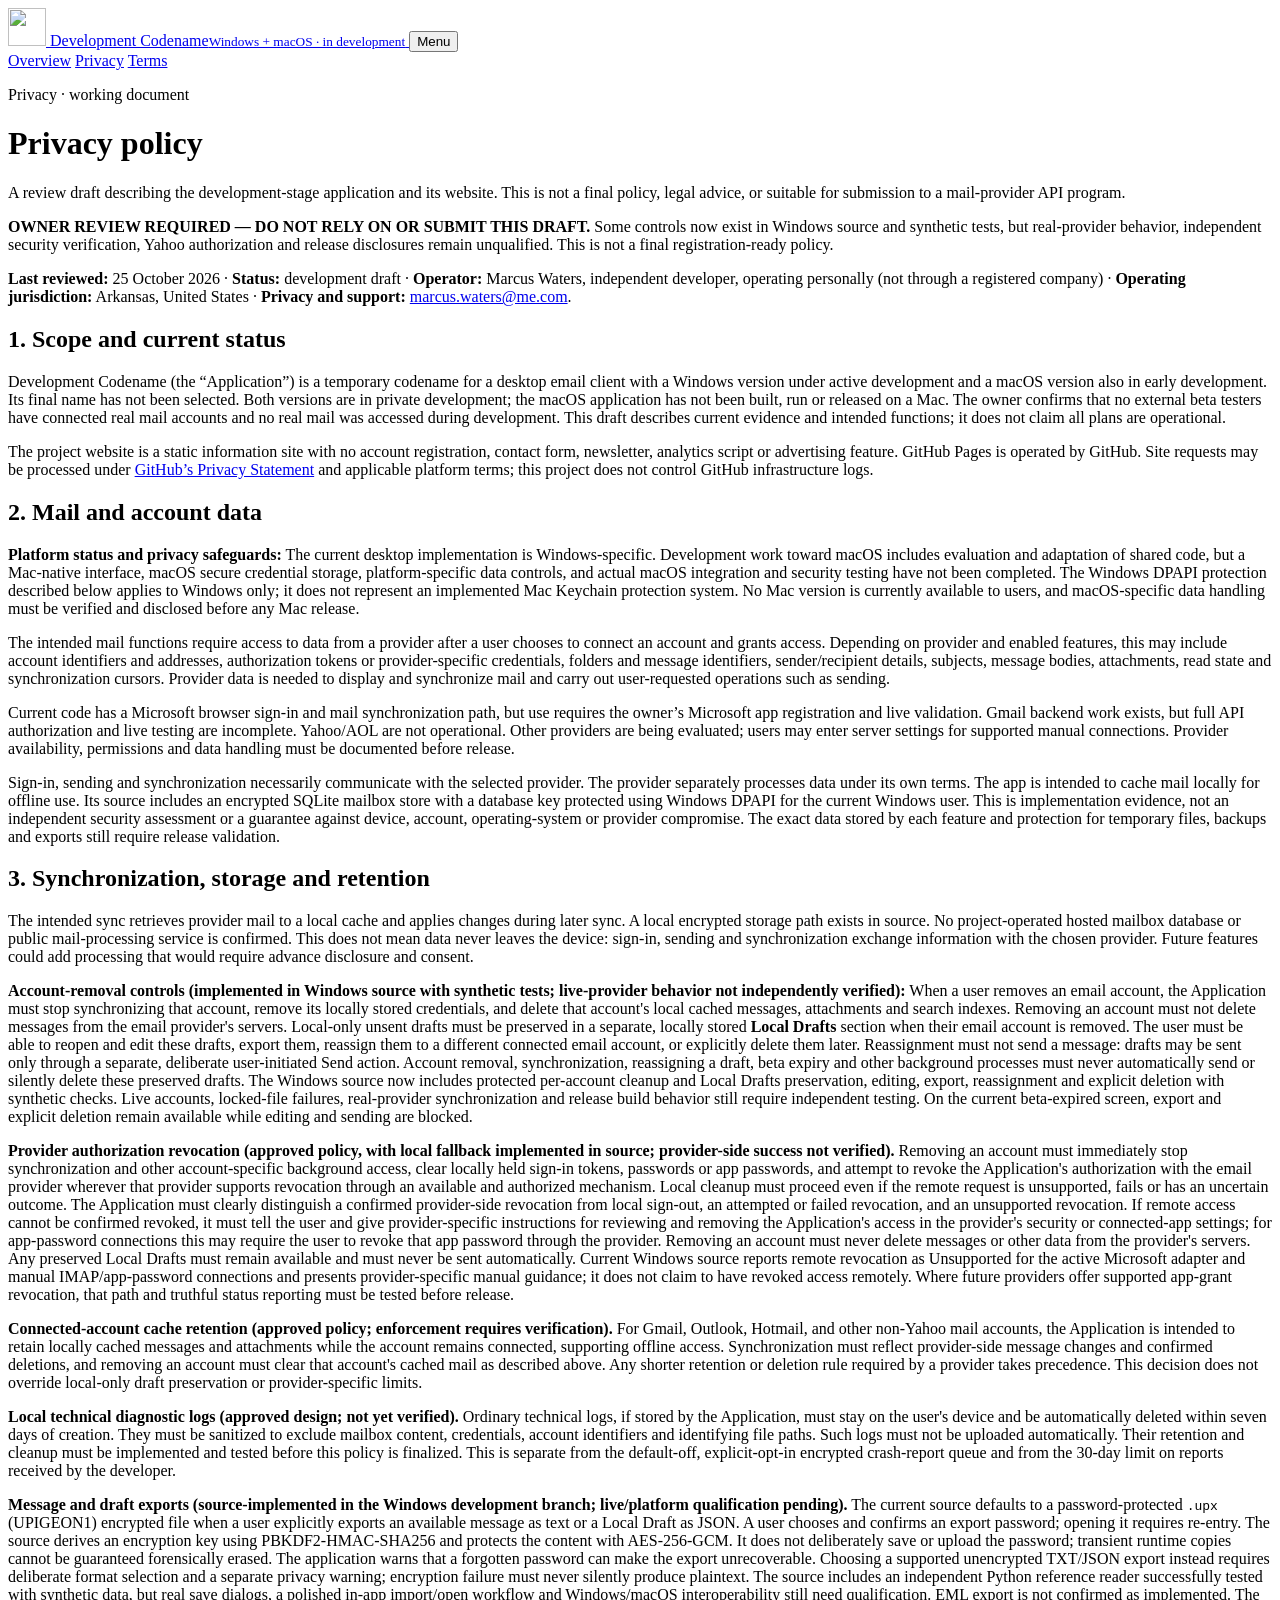
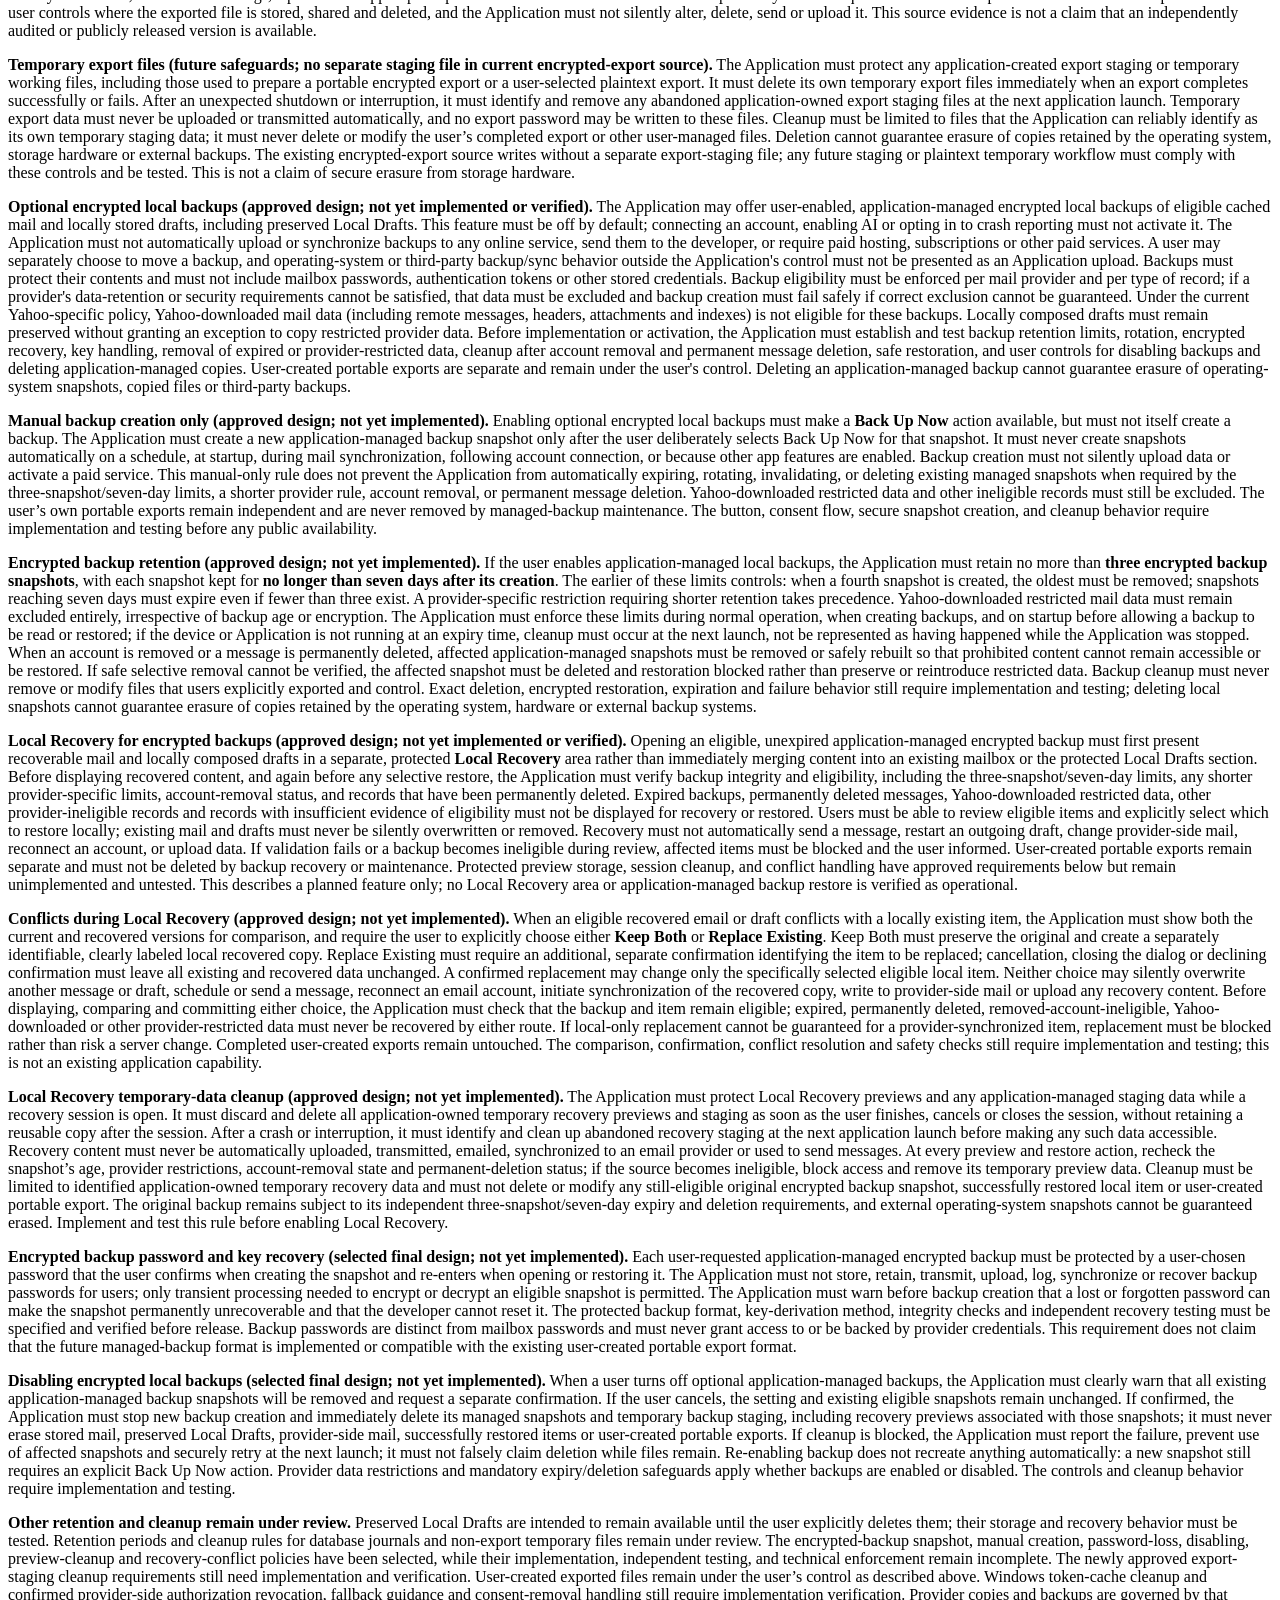
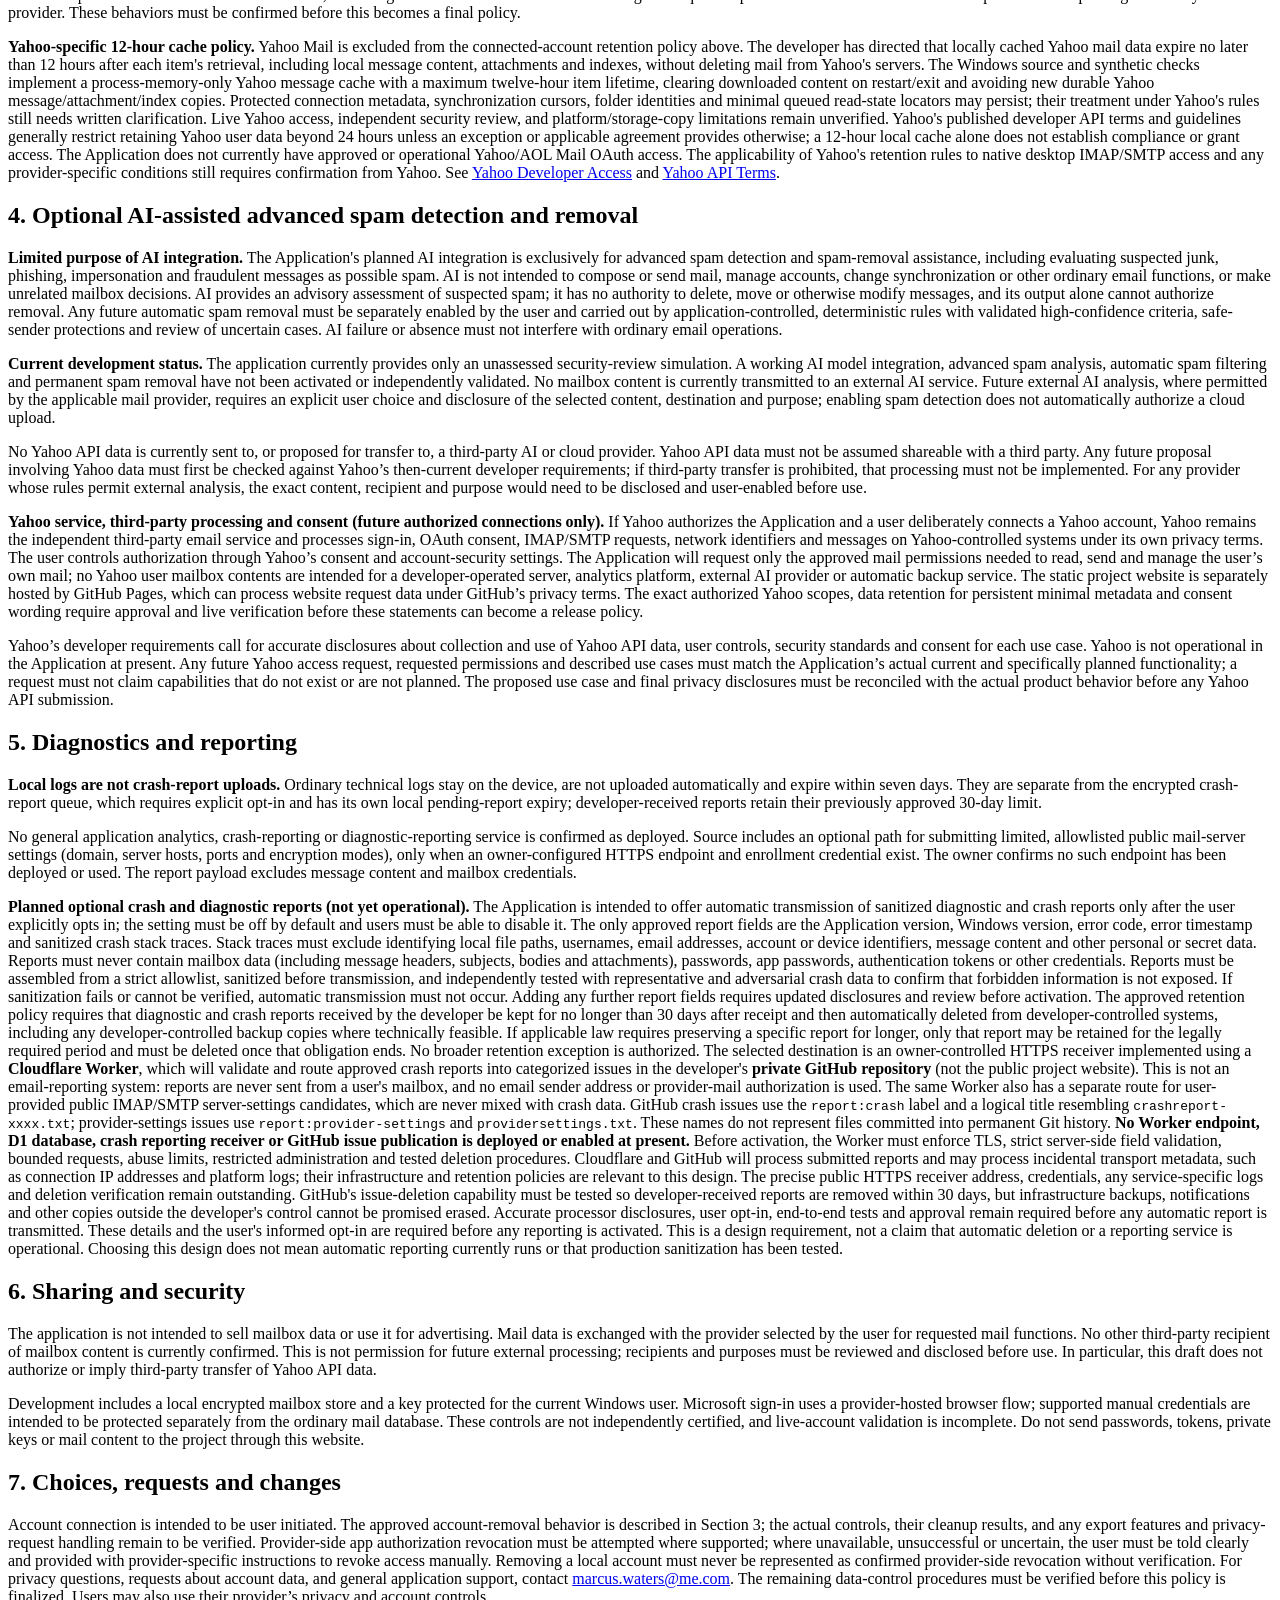
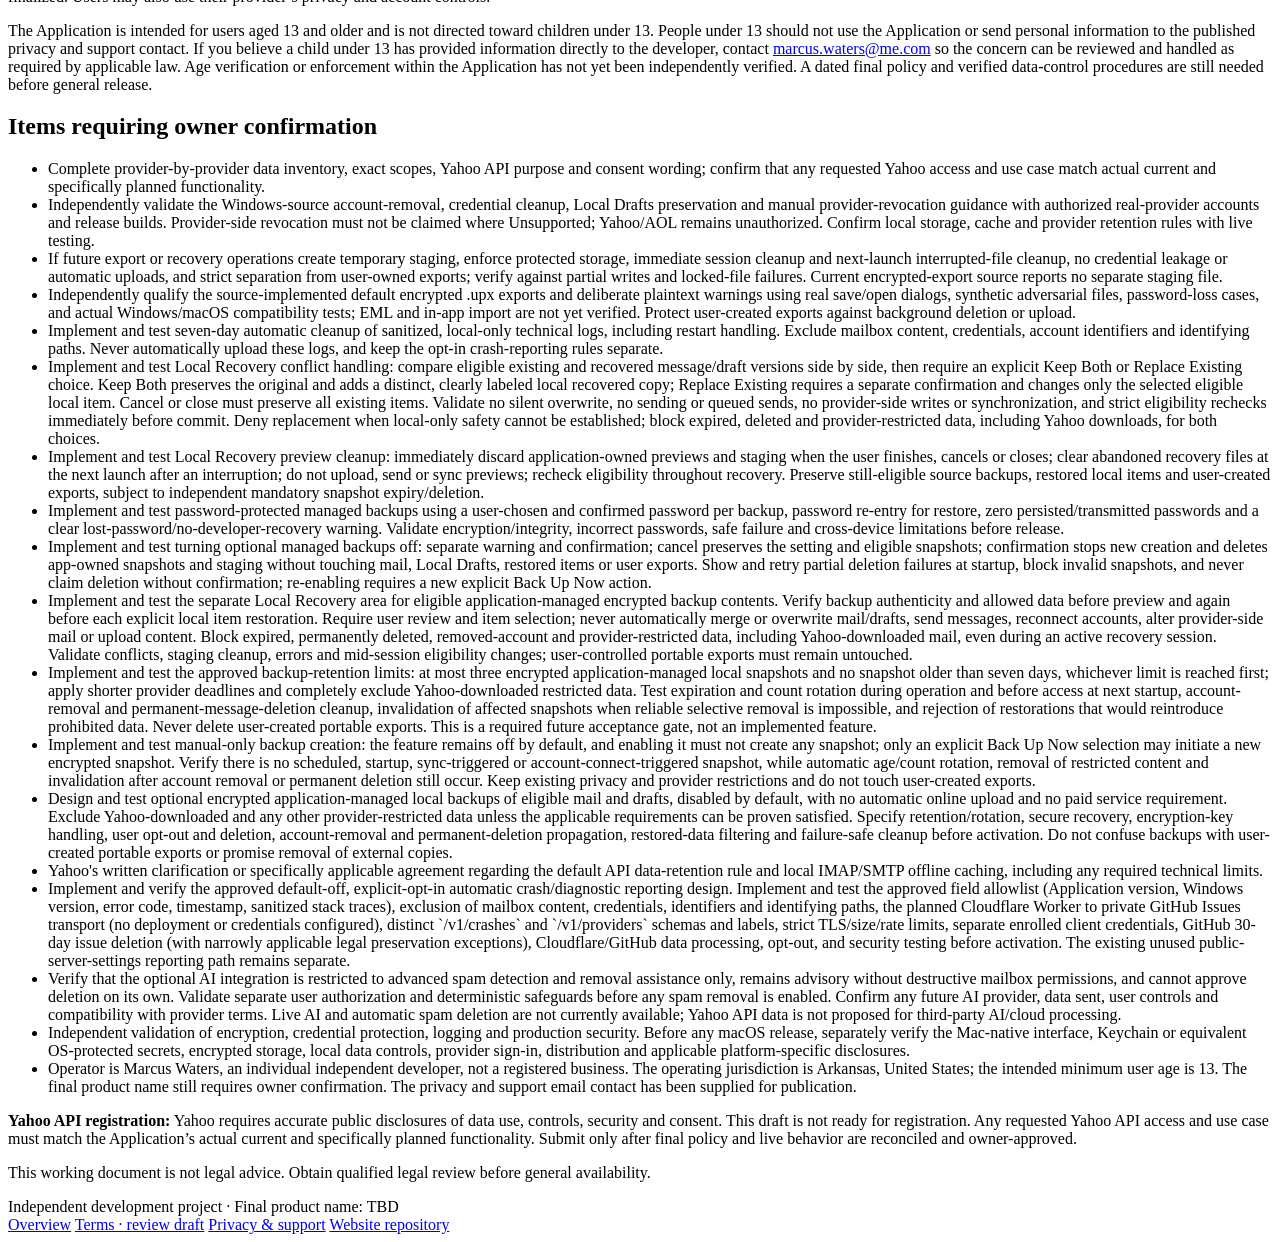
==== commit 69d72860: "privacy: reconcile current Windows source and Yahoo disclosures without claiming approval" ====
--- a/privacy/index.html
+++ b/privacy/index.html
@@ -31,7 +31,7 @@
     </header>
     <div class="draft-banner">
       <strong>OWNER REVIEW REQUIRED — DO NOT RELY ON OR SUBMIT THIS DRAFT.</strong>
-      Operational facts remain unverified. Confirm the data inventory, account-removal behavior, retention and diagnostics before final publication.
+      Some controls now exist in Windows source and synthetic tests, but real-provider behavior, independent security verification, Yahoo authorization and release disclosures remain unqualified. This is not a final registration-ready policy.
     </div>
     <article class="document">
       <p><strong>Last reviewed:</strong> 25 October 2026 · <strong>Status:</strong> development draft · <strong>Operator:</strong> Marcus Waters, independent developer, operating personally (not through a registered company) · <strong>Operating jurisdiction:</strong> Arkansas, United States · <strong>Privacy and support:</strong> <a href="mailto:marcus.waters@me.com">marcus.waters@me.com</a>.</p>
@@ -48,12 +48,12 @@
 
       <h2>3. Synchronization, storage and retention</h2>
       <p>The intended sync retrieves provider mail to a local cache and applies changes during later sync. A local encrypted storage path exists in source. No project-operated hosted mailbox database or public mail-processing service is confirmed. This does not mean data never leaves the device: sign-in, sending and synchronization exchange information with the chosen provider. Future features could add processing that would require advance disclosure and consent.</p>
-      <p><strong>Account-removal policy decision (implementation not yet verified):</strong> When a user removes an email account, the Application must stop synchronizing that account, remove its locally stored credentials, and delete that account's local cached messages, attachments and search indexes. Removing an account must not delete messages from the email provider's servers. Local-only unsent drafts must be preserved in a separate, locally stored <strong>Local Drafts</strong> section when their email account is removed. The user must be able to reopen and edit these drafts, export them, reassign them to a different connected email account, or explicitly delete them later. Reassignment must not send a message: drafts may be sent only through a separate, deliberate user-initiated Send action. Account removal, synchronization, reassigning a draft, beta expiry and other background processes must never automatically send or silently delete these preserved drafts. This is the developer-approved intended behavior, not a claim that all removal, draft-storage and cleanup paths have been implemented or tested in the current application.</p>
-      <p><strong>Provider authorization revocation (approved policy; implementation not yet verified).</strong> Removing an account must immediately stop synchronization and other account-specific background access, clear locally held sign-in tokens, passwords or app passwords, and attempt to revoke the Application's authorization with the email provider wherever that provider supports revocation through an available and authorized mechanism. Local cleanup must proceed even if the remote request is unsupported, fails or has an uncertain outcome. The Application must clearly distinguish a confirmed provider-side revocation from local sign-out, an attempted or failed revocation, and an unsupported revocation. If remote access cannot be confirmed revoked, it must tell the user and give provider-specific instructions for reviewing and removing the Application's access in the provider's security or connected-app settings; for app-password connections this may require the user to revoke that app password through the provider. Removing an account must never delete messages or other data from the provider's servers. Any preserved Local Drafts must remain available and must never be sent automatically. Provider capabilities and the actual status reporting must be tested before this policy is finalized.</p>
+      <p><strong>Account-removal controls (implemented in Windows source with synthetic tests; live-provider behavior not independently verified):</strong> When a user removes an email account, the Application must stop synchronizing that account, remove its locally stored credentials, and delete that account's local cached messages, attachments and search indexes. Removing an account must not delete messages from the email provider's servers. Local-only unsent drafts must be preserved in a separate, locally stored <strong>Local Drafts</strong> section when their email account is removed. The user must be able to reopen and edit these drafts, export them, reassign them to a different connected email account, or explicitly delete them later. Reassignment must not send a message: drafts may be sent only through a separate, deliberate user-initiated Send action. Account removal, synchronization, reassigning a draft, beta expiry and other background processes must never automatically send or silently delete these preserved drafts. The Windows source now includes protected per-account cleanup and Local Drafts preservation, editing, export, reassignment and explicit deletion with synthetic checks. Live accounts, locked-file failures, real-provider synchronization and release build behavior still require independent testing. On the current beta-expired screen, export and explicit deletion remain available while editing and sending are blocked.</p>
+      <p><strong>Provider authorization revocation (approved policy, with local fallback implemented in source; provider-side success not verified).</strong> Removing an account must immediately stop synchronization and other account-specific background access, clear locally held sign-in tokens, passwords or app passwords, and attempt to revoke the Application's authorization with the email provider wherever that provider supports revocation through an available and authorized mechanism. Local cleanup must proceed even if the remote request is unsupported, fails or has an uncertain outcome. The Application must clearly distinguish a confirmed provider-side revocation from local sign-out, an attempted or failed revocation, and an unsupported revocation. If remote access cannot be confirmed revoked, it must tell the user and give provider-specific instructions for reviewing and removing the Application's access in the provider's security or connected-app settings; for app-password connections this may require the user to revoke that app password through the provider. Removing an account must never delete messages or other data from the provider's servers. Any preserved Local Drafts must remain available and must never be sent automatically. Current Windows source reports remote revocation as Unsupported for the active Microsoft adapter and manual IMAP/app-password connections and presents provider-specific manual guidance; it does not claim to have revoked access remotely. Where future providers offer supported app-grant revocation, that path and truthful status reporting must be tested before release.</p>
       <p><strong>Connected-account cache retention (approved policy; enforcement requires verification).</strong> For Gmail, Outlook, Hotmail, and other non-Yahoo mail accounts, the Application is intended to retain locally cached messages and attachments while the account remains connected, supporting offline access. Synchronization must reflect provider-side message changes and confirmed deletions, and removing an account must clear that account's cached mail as described above. Any shorter retention or deletion rule required by a provider takes precedence. This decision does not override local-only draft preservation or provider-specific limits.</p>
       <p><strong>Local technical diagnostic logs (approved design; not yet verified).</strong> Ordinary technical logs, if stored by the Application, must stay on the user's device and be automatically deleted within seven days of creation. They must be sanitized to exclude mailbox content, credentials, account identifiers and identifying file paths. Such logs must not be uploaded automatically. Their retention and cleanup must be implemented and tested before this policy is finalized. This is separate from the default-off, explicit-opt-in encrypted crash-report queue and from the 30-day limit on reports received by the developer.</p>
-      <p><strong>Message and draft exports (approved design; not yet implemented or verified).</strong> User-created exports of email messages and locally preserved drafts must be encrypted by default. Users may deliberately choose a supported unencrypted format, such as TXT, EML or JSON where available, only after a clear warning before saving that the file could reveal private message or draft information to anyone with access to it. The Application must never silently fall back to plaintext if encryption fails. Once the user saves an exported file, they control where it is stored, shared and deleted; the Application must not silently delete or alter that file during account removal, draft cleanup, build expiry or other background operations. A user-created export must not be uploaded or sent by the Application without a separate explicit action. Application-managed staging or temporary export copies remain subject to their own verified cleanup requirements. <strong>Portable password protection (approved design; not yet implemented).</strong> The default encrypted export must use a password-protected, documented format that can be opened on Windows and macOS with compatible software, without relying solely on Windows DPAPI, a Mac-only key store or the original device. Users must choose an export password and supply it again when opening the file. The Application must not save, retain, synchronize, transmit, log, upload or include export passwords in reports; passwords may be handled transiently in memory only as needed to encrypt or open an export and must never be embedded in the exported file. Before creating the export, warn users that losing or forgetting its password could make the exported messages and drafts permanently unrecoverable, with no developer password-recovery service. The exact export format, encryption implementation, cross-platform compatibility and recovery limitations still require implementation and independent testing. The current prototype includes explicit plaintext sample-message TXT and local draft JSON exports; encrypted-by-default portable password-protected exports have not yet been implemented or independently tested. This approved design does not claim existing prototype exports are encrypted.</p>
-      <p><strong>Temporary export files (approved design; not yet implemented or verified).</strong> The Application must protect any application-created export staging or temporary working files, including those used to prepare a portable encrypted export or a user-selected plaintext export. It must delete its own temporary export files immediately when an export completes successfully or fails. After an unexpected shutdown or interruption, it must identify and remove any abandoned application-owned export staging files at the next application launch. Temporary export data must never be uploaded or transmitted automatically, and no export password may be written to these files. Cleanup must be limited to files that the Application can reliably identify as its own temporary staging data; it must never delete or modify the user’s completed export or other user-managed files. Deletion cannot guarantee erasure of copies retained by the operating system, storage hardware or external backups. This is an approved future requirement, not a claim of existing implementation or verified deletion.</p>
+      <p><strong>Message and draft exports (source-implemented in the Windows development branch; live/platform qualification pending).</strong> The current source defaults to a password-protected <code>.upx</code> (UPIGEON1) encrypted file when a user explicitly exports an available message as text or a Local Draft as JSON. A user chooses and confirms an export password; opening it requires re-entry. The source derives an encryption key using PBKDF2-HMAC-SHA256 and protects the content with AES-256-GCM. It does not deliberately save or upload the password; transient runtime copies cannot be guaranteed forensically erased. The application warns that a forgotten password can make the export unrecoverable. Choosing a supported unencrypted TXT/JSON export instead requires deliberate format selection and a separate privacy warning; encryption failure must never silently produce plaintext. The source includes an independent Python reference reader successfully tested with synthetic data, but real save dialogs, a polished in-app import/open workflow and Windows/macOS interoperability still need qualification. EML export is not confirmed as implemented. The user controls where the exported file is stored, shared and deleted, and the Application must not silently alter, delete, send or upload it. This source evidence is not a claim that an independently audited or publicly released version is available.</p>
+      <p><strong>Temporary export files (future safeguards; no separate staging file in current encrypted-export source).</strong> The Application must protect any application-created export staging or temporary working files, including those used to prepare a portable encrypted export or a user-selected plaintext export. It must delete its own temporary export files immediately when an export completes successfully or fails. After an unexpected shutdown or interruption, it must identify and remove any abandoned application-owned export staging files at the next application launch. Temporary export data must never be uploaded or transmitted automatically, and no export password may be written to these files. Cleanup must be limited to files that the Application can reliably identify as its own temporary staging data; it must never delete or modify the user’s completed export or other user-managed files. Deletion cannot guarantee erasure of copies retained by the operating system, storage hardware or external backups. The existing encrypted-export source writes without a separate export-staging file; any future staging or plaintext temporary workflow must comply with these controls and be tested. This is not a claim of secure erasure from storage hardware.</p>
       <p><strong>Optional encrypted local backups (approved design; not yet implemented or verified).</strong> The Application may offer user-enabled, application-managed encrypted local backups of eligible cached mail and locally stored drafts, including preserved Local Drafts. This feature must be off by default; connecting an account, enabling AI or opting in to crash reporting must not activate it. The Application must not automatically upload or synchronize backups to any online service, send them to the developer, or require paid hosting, subscriptions or other paid services. A user may separately choose to move a backup, and operating-system or third-party backup/sync behavior outside the Application's control must not be presented as an Application upload. Backups must protect their contents and must not include mailbox passwords, authentication tokens or other stored credentials. Backup eligibility must be enforced per mail provider and per type of record; if a provider's data-retention or security requirements cannot be satisfied, that data must be excluded and backup creation must fail safely if correct exclusion cannot be guaranteed. Under the current Yahoo-specific policy, Yahoo-downloaded mail data (including remote messages, headers, attachments and indexes) is not eligible for these backups. Locally composed drafts must remain preserved without granting an exception to copy restricted provider data. Before implementation or activation, the Application must establish and test backup retention limits, rotation, encrypted recovery, key handling, removal of expired or provider-restricted data, cleanup after account removal and permanent message deletion, safe restoration, and user controls for disabling backups and deleting application-managed copies. User-created portable exports are separate and remain under the user's control. Deleting an application-managed backup cannot guarantee erasure of operating-system snapshots, copied files or third-party backups.</p>
 
       <p><strong>Manual backup creation only (approved design; not yet implemented).</strong> Enabling optional encrypted local backups must make a <strong>Back Up Now</strong> action available, but must not itself create a backup. The Application must create a new application-managed backup snapshot only after the user deliberately selects Back Up Now for that snapshot. It must never create snapshots automatically on a schedule, at startup, during mail synchronization, following account connection, or because other app features are enabled. Backup creation must not silently upload data or activate a paid service. This manual-only rule does not prevent the Application from automatically expiring, rotating, invalidating, or deleting existing managed snapshots when required by the three-snapshot/seven-day limits, a shorter provider rule, account removal, or permanent message deletion. Yahoo-downloaded restricted data and other ineligible records must still be excluded. The user’s own portable exports remain independent and are never removed by managed-backup maintenance. The button, consent flow, secure snapshot creation, and cleanup behavior require implementation and testing before any public availability.</p>
@@ -64,12 +64,13 @@
       <p><strong>Encrypted backup password and key recovery (selected final design; not yet implemented).</strong> Each user-requested application-managed encrypted backup must be protected by a user-chosen password that the user confirms when creating the snapshot and re-enters when opening or restoring it. The Application must not store, retain, transmit, upload, log, synchronize or recover backup passwords for users; only transient processing needed to encrypt or decrypt an eligible snapshot is permitted. The Application must warn before backup creation that a lost or forgotten password can make the snapshot permanently unrecoverable and that the developer cannot reset it. The protected backup format, key-derivation method, integrity checks and independent recovery testing must be specified and verified before release. Backup passwords are distinct from mailbox passwords and must never grant access to or be backed by provider credentials. This requirement does not claim that the future managed-backup format is implemented or compatible with the existing user-created portable export format.</p>
       <p><strong>Disabling encrypted local backups (selected final design; not yet implemented).</strong> When a user turns off optional application-managed backups, the Application must clearly warn that all existing application-managed backup snapshots will be removed and request a separate confirmation. If the user cancels, the setting and existing eligible snapshots remain unchanged. If confirmed, the Application must stop new backup creation and immediately delete its managed snapshots and temporary backup staging, including recovery previews associated with those snapshots; it must never erase stored mail, preserved Local Drafts, provider-side mail, successfully restored items or user-created portable exports. If cleanup is blocked, the Application must report the failure, prevent use of affected snapshots and securely retry at the next launch; it must not falsely claim deletion while files remain. Re-enabling backup does not recreate anything automatically: a new snapshot still requires an explicit Back Up Now action. Provider data restrictions and mandatory expiry/deletion safeguards apply whether backups are enabled or disabled. The controls and cleanup behavior require implementation and testing.</p>
       <p><strong>Other retention and cleanup remain under review.</strong> Preserved Local Drafts are intended to remain available until the user explicitly deletes them; their storage and recovery behavior must be tested. Retention periods and cleanup rules for database journals and non-export temporary files remain under review. The encrypted-backup snapshot, manual creation, password-loss, disabling, preview-cleanup and recovery-conflict policies have been selected, while their implementation, independent testing, and technical enforcement remain incomplete. The newly approved export-staging cleanup requirements still need implementation and verification. User-created exported files remain under the user’s control as described above. Windows token-cache cleanup and confirmed provider-side authorization revocation, fallback guidance and consent-removal handling still require implementation verification. Provider copies and backups are governed by that provider. These behaviors must be confirmed before this becomes a final policy.</p>
-      <p><strong>Yahoo-specific 12-hour cache policy.</strong> Yahoo Mail is excluded from the connected-account retention policy above. The developer has directed that locally cached Yahoo mail data expire no later than 12 hours after each item's retrieval, including local message content, attachments and indexes, without deleting mail from Yahoo's servers. The developer reports that this requirement has been added to the Application, but its complete enforcement and cleanup across temporary files, backups and restart paths has not been independently verified. Yahoo's published developer API terms and guidelines generally restrict retaining Yahoo user data beyond 24 hours unless an exception or applicable agreement provides otherwise; a 12-hour local cache alone does not establish compliance or grant access. The Application does not currently have approved or operational Yahoo/AOL Mail OAuth access. The applicability of Yahoo's retention rules to native desktop IMAP/SMTP access and any provider-specific conditions still requires confirmation from Yahoo. See <a href="https://senders.yahooinc.com/developer/developer-access/">Yahoo Developer Access</a> and <a href="https://legal.yahoo.com/us/en/yahoo/terms/product-atos/apiforydn/index.html">Yahoo API Terms</a>.</p>
+      <p><strong>Yahoo-specific 12-hour cache policy.</strong> Yahoo Mail is excluded from the connected-account retention policy above. The developer has directed that locally cached Yahoo mail data expire no later than 12 hours after each item's retrieval, including local message content, attachments and indexes, without deleting mail from Yahoo's servers. The Windows source and synthetic checks implement a process-memory-only Yahoo message cache with a maximum twelve-hour item lifetime, clearing downloaded content on restart/exit and avoiding new durable Yahoo message/attachment/index copies. Protected connection metadata, synchronization cursors, folder identities and minimal queued read-state locators may persist; their treatment under Yahoo's rules still needs written clarification. Live Yahoo access, independent security review, and platform/storage-copy limitations remain unverified. Yahoo's published developer API terms and guidelines generally restrict retaining Yahoo user data beyond 24 hours unless an exception or applicable agreement provides otherwise; a 12-hour local cache alone does not establish compliance or grant access. The Application does not currently have approved or operational Yahoo/AOL Mail OAuth access. The applicability of Yahoo's retention rules to native desktop IMAP/SMTP access and any provider-specific conditions still requires confirmation from Yahoo. See <a href="https://senders.yahooinc.com/developer/developer-access/">Yahoo Developer Access</a> and <a href="https://legal.yahoo.com/us/en/yahoo/terms/product-atos/apiforydn/index.html">Yahoo API Terms</a>.</p>
 
       <h2>4. Optional AI-assisted advanced spam detection and removal</h2>
       <p><strong>Limited purpose of AI integration.</strong> The Application's planned AI integration is exclusively for advanced spam detection and spam-removal assistance, including evaluating suspected junk, phishing, impersonation and fraudulent messages as possible spam. AI is not intended to compose or send mail, manage accounts, change synchronization or other ordinary email functions, or make unrelated mailbox decisions. AI provides an advisory assessment of suspected spam; it has no authority to delete, move or otherwise modify messages, and its output alone cannot authorize removal. Any future automatic spam removal must be separately enabled by the user and carried out by application-controlled, deterministic rules with validated high-confidence criteria, safe-sender protections and review of uncertain cases. AI failure or absence must not interfere with ordinary email operations.</p>
       <p><strong>Current development status.</strong> The application currently provides only an unassessed security-review simulation. A working AI model integration, advanced spam analysis, automatic spam filtering and permanent spam removal have not been activated or independently validated. No mailbox content is currently transmitted to an external AI service. Future external AI analysis, where permitted by the applicable mail provider, requires an explicit user choice and disclosure of the selected content, destination and purpose; enabling spam detection does not automatically authorize a cloud upload.</p>
       <p>No Yahoo API data is currently sent to, or proposed for transfer to, a third-party AI or cloud provider. Yahoo API data must not be assumed shareable with a third party. Any future proposal involving Yahoo data must first be checked against Yahoo’s then-current developer requirements; if third-party transfer is prohibited, that processing must not be implemented. For any provider whose rules permit external analysis, the exact content, recipient and purpose would need to be disclosed and user-enabled before use.</p>
+      <p><strong>Yahoo service, third-party processing and consent (future authorized connections only).</strong> If Yahoo authorizes the Application and a user deliberately connects a Yahoo account, Yahoo remains the independent third-party email service and processes sign-in, OAuth consent, IMAP/SMTP requests, network identifiers and messages on Yahoo-controlled systems under its own privacy terms. The user controls authorization through Yahoo’s consent and account-security settings. The Application will request only the approved mail permissions needed to read, send and manage the user’s own mail; no Yahoo user mailbox contents are intended for a developer-operated server, analytics platform, external AI provider or automatic backup service. The static project website is separately hosted by GitHub Pages, which can process website request data under GitHub’s privacy terms. The exact authorized Yahoo scopes, data retention for persistent minimal metadata and consent wording require approval and live verification before these statements can become a release policy.</p>
       <p>Yahoo’s developer requirements call for accurate disclosures about collection and use of Yahoo API data, user controls, security standards and consent for each use case. Yahoo is not operational in the Application at present. Any future Yahoo access request, requested permissions and described use cases must match the Application’s actual current and specifically planned functionality; a request must not claim capabilities that do not exist or are not planned. The proposed use case and final privacy disclosures must be reconciled with the actual product behavior before any Yahoo API submission.</p>
 
       <h2>5. Diagnostics and reporting</h2>
@@ -89,9 +90,9 @@
       <div class="review-list">
         <ul>
           <li>Complete provider-by-provider data inventory, exact scopes, Yahoo API purpose and consent wording; confirm that any requested Yahoo access and use case match actual current and specifically planned functionality.</li>
-          <li>Implement and verify the approved account-removal policy: stop synchronization, remove credentials and account-specific cached mail, attachments and indexes without provider-side message deletion; preserve local-only unsent drafts in a distinct Local Drafts area with edit, export, account-reassignment and explicit-delete controls, without ever automatically sending them. Verify protected draft persistence through account removal, restart and beta expiry. Verify provider-side authorization revocation where supported, accurate success/failure/unsupported status and provider-specific manual instructions, even when local credential cleanup succeeds. Verify non-Yahoo retention while connected, the Yahoo 12-hour cache-expiration rule, remaining draft/log retention and backup/temp-file cleanup.</li>
-          <li>Implement and test immediate deletion of application-owned temporary export files after successful or failed exports, and cleanup of abandoned export staging at the next launch after an interruption. Protect staging data, never upload it automatically, prevent export passwords from being written to staging, and never modify or delete completed user-managed exports or unrelated files. Test interruption/restart and partial-write failure with synthetic data; do not claim storage-level secure erasure.</li>
-          <li>Implement and test encrypted-by-default exports for email messages and preserved Local Drafts. Require deliberate plaintext selection with a clear advance privacy warning; never silently downgrade on encryption failure. Confirm that the Application never silently deletes, alters or uploads user-created exported files, and verify the portable password-protected format, independent Windows/macOS compatibility, password non-retention, forgotten-password warning, temporary-copy handling and cross-device behavior before release. Existing sample TXT and JSON exports are currently plaintext, not evidence that encryption is operational.</li>
+          <li>Independently validate the Windows-source account-removal, credential cleanup, Local Drafts preservation and manual provider-revocation guidance with authorized real-provider accounts and release builds. Provider-side revocation must not be claimed where Unsupported; Yahoo/AOL remains unauthorized. Confirm local storage, cache and provider retention rules with live testing.</li>
+          <li>If future export or recovery operations create temporary staging, enforce protected storage, immediate session cleanup and next-launch interrupted-file cleanup, no credential leakage or automatic uploads, and strict separation from user-owned exports; verify against partial writes and locked-file failures. Current encrypted-export source reports no separate staging file.</li>
+          <li>Independently qualify the source-implemented default encrypted .upx exports and deliberate plaintext warnings using real save/open dialogs, synthetic adversarial files, password-loss cases, and actual Windows/macOS compatibility tests; EML and in-app import are not yet verified. Protect user-created exports against background deletion or upload.</li>
           <li>Implement and test seven-day automatic cleanup of sanitized, local-only technical logs, including restart handling. Exclude mailbox content, credentials, account identifiers and identifying paths. Never automatically upload these logs, and keep the opt-in crash-reporting rules separate.</li>
           <li>Implement and test Local Recovery conflict handling: compare eligible existing and recovered message/draft versions side by side, then require an explicit Keep Both or Replace Existing choice. Keep Both preserves the original and adds a distinct, clearly labeled local recovered copy; Replace Existing requires a separate confirmation and changes only the selected eligible local item. Cancel or close must preserve all existing items. Validate no silent overwrite, no sending or queued sends, no provider-side writes or synchronization, and strict eligibility rechecks immediately before commit. Deny replacement when local-only safety cannot be established; block expired, deleted and provider-restricted data, including Yahoo downloads, for both choices.</li>
           <li>Implement and test Local Recovery preview cleanup: immediately discard application-owned previews and staging when the user finishes, cancels or closes; clear abandoned recovery files at the next launch after an interruption; do not upload, send or sync previews; recheck eligibility throughout recovery. Preserve still-eligible source backups, restored local items and user-created exports, subject to independent mandatory snapshot expiry/deletion.</li>
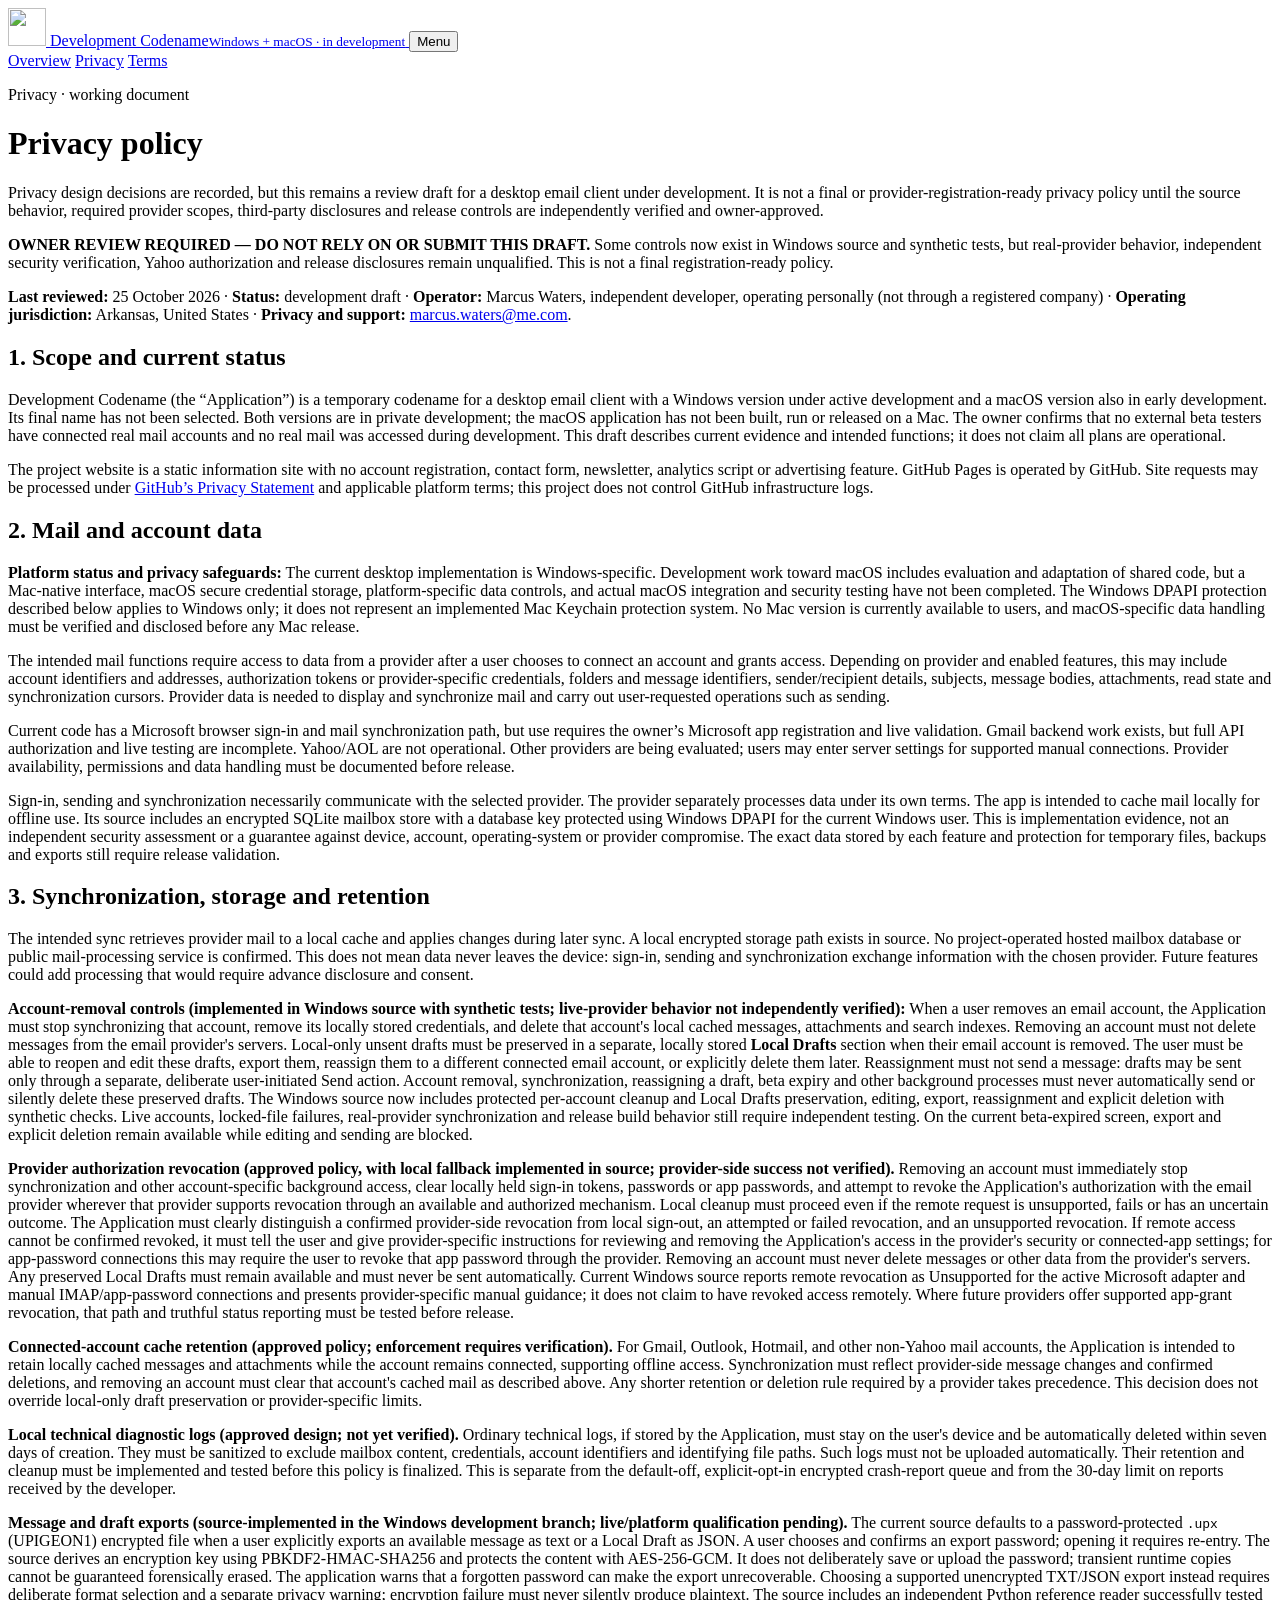
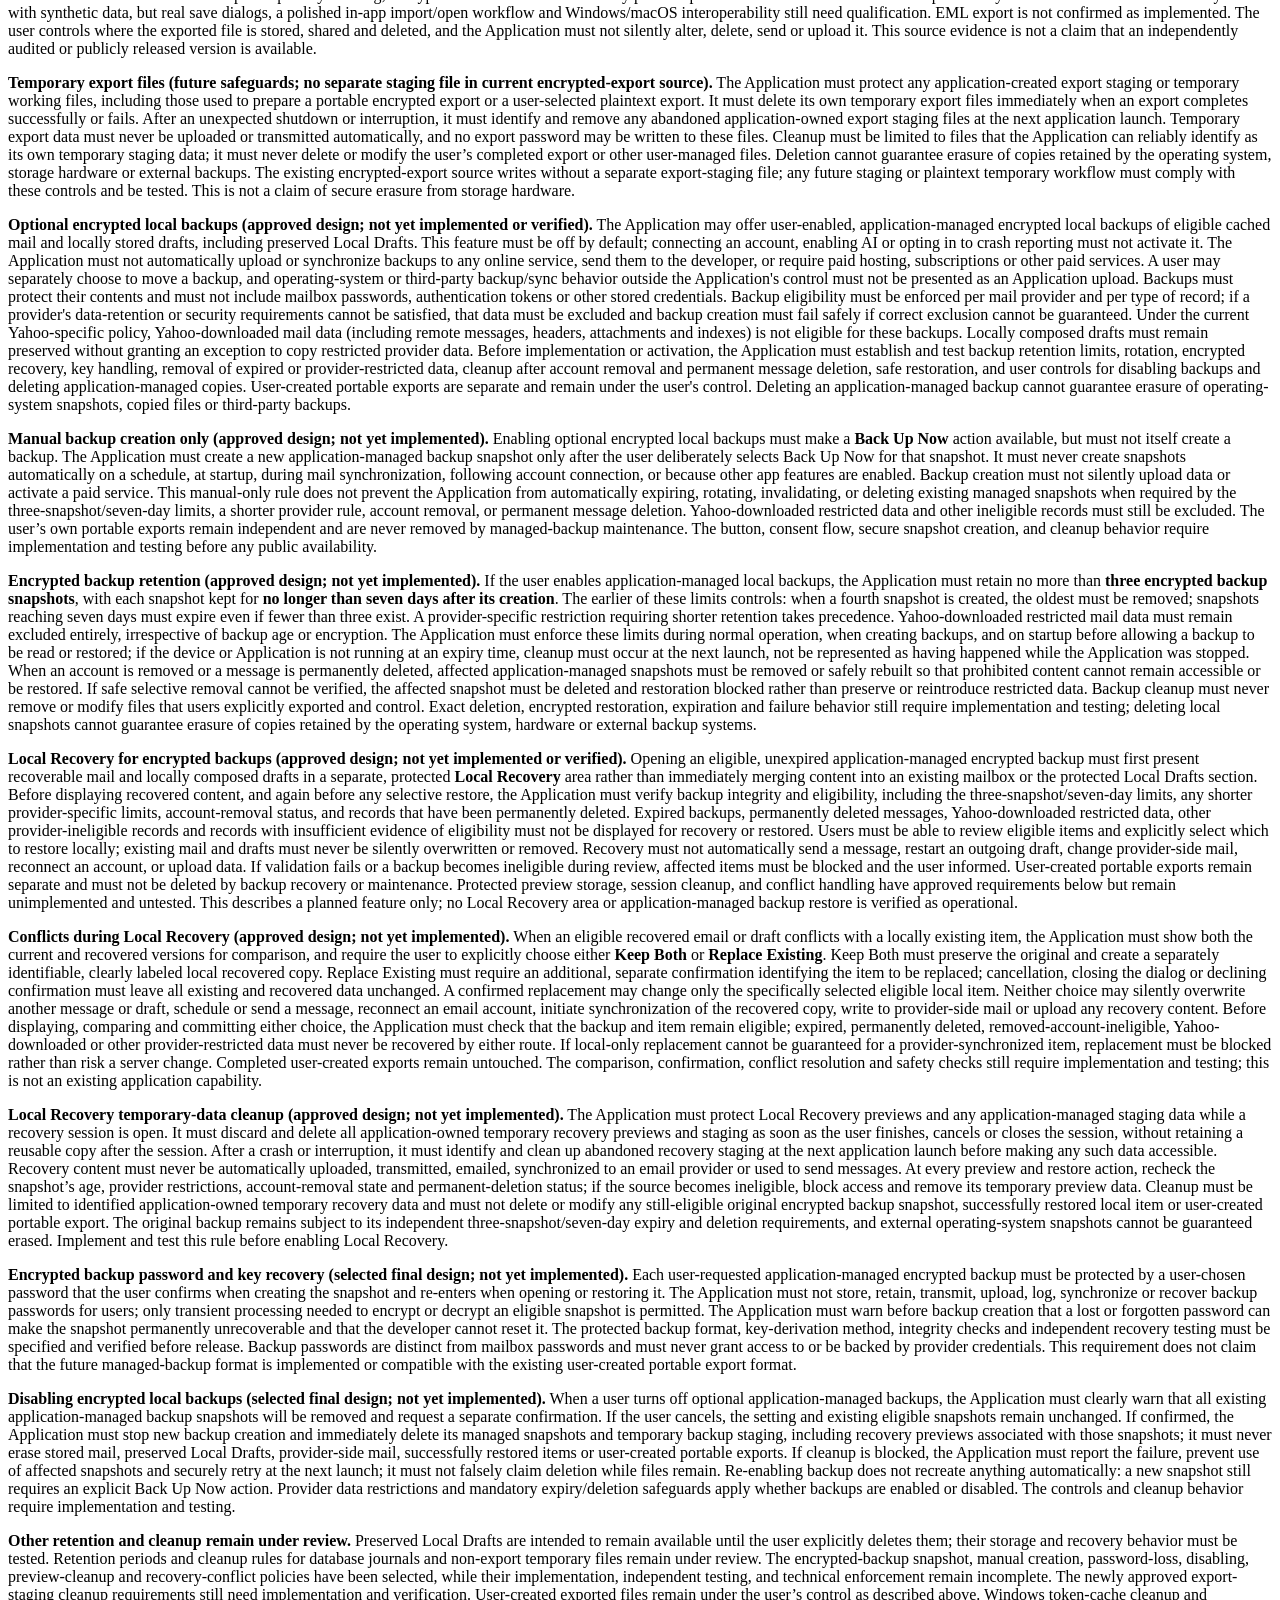
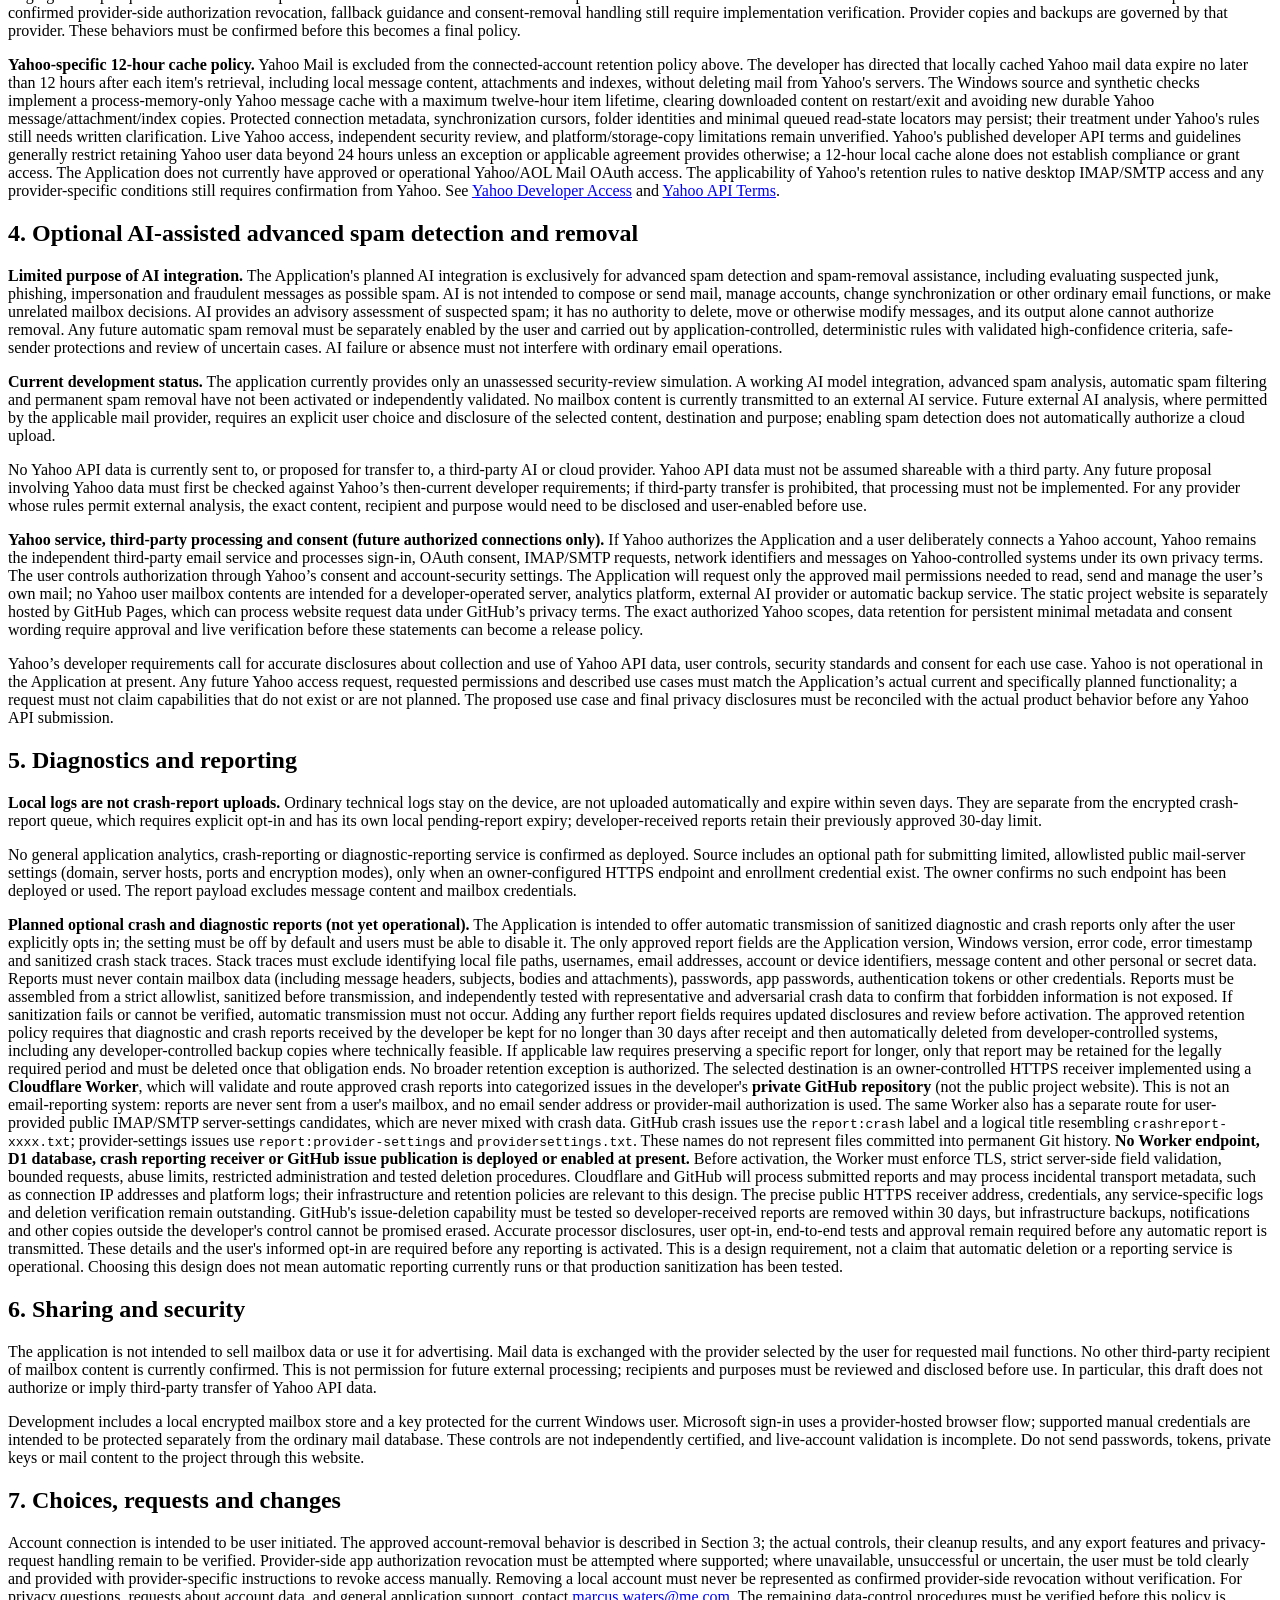
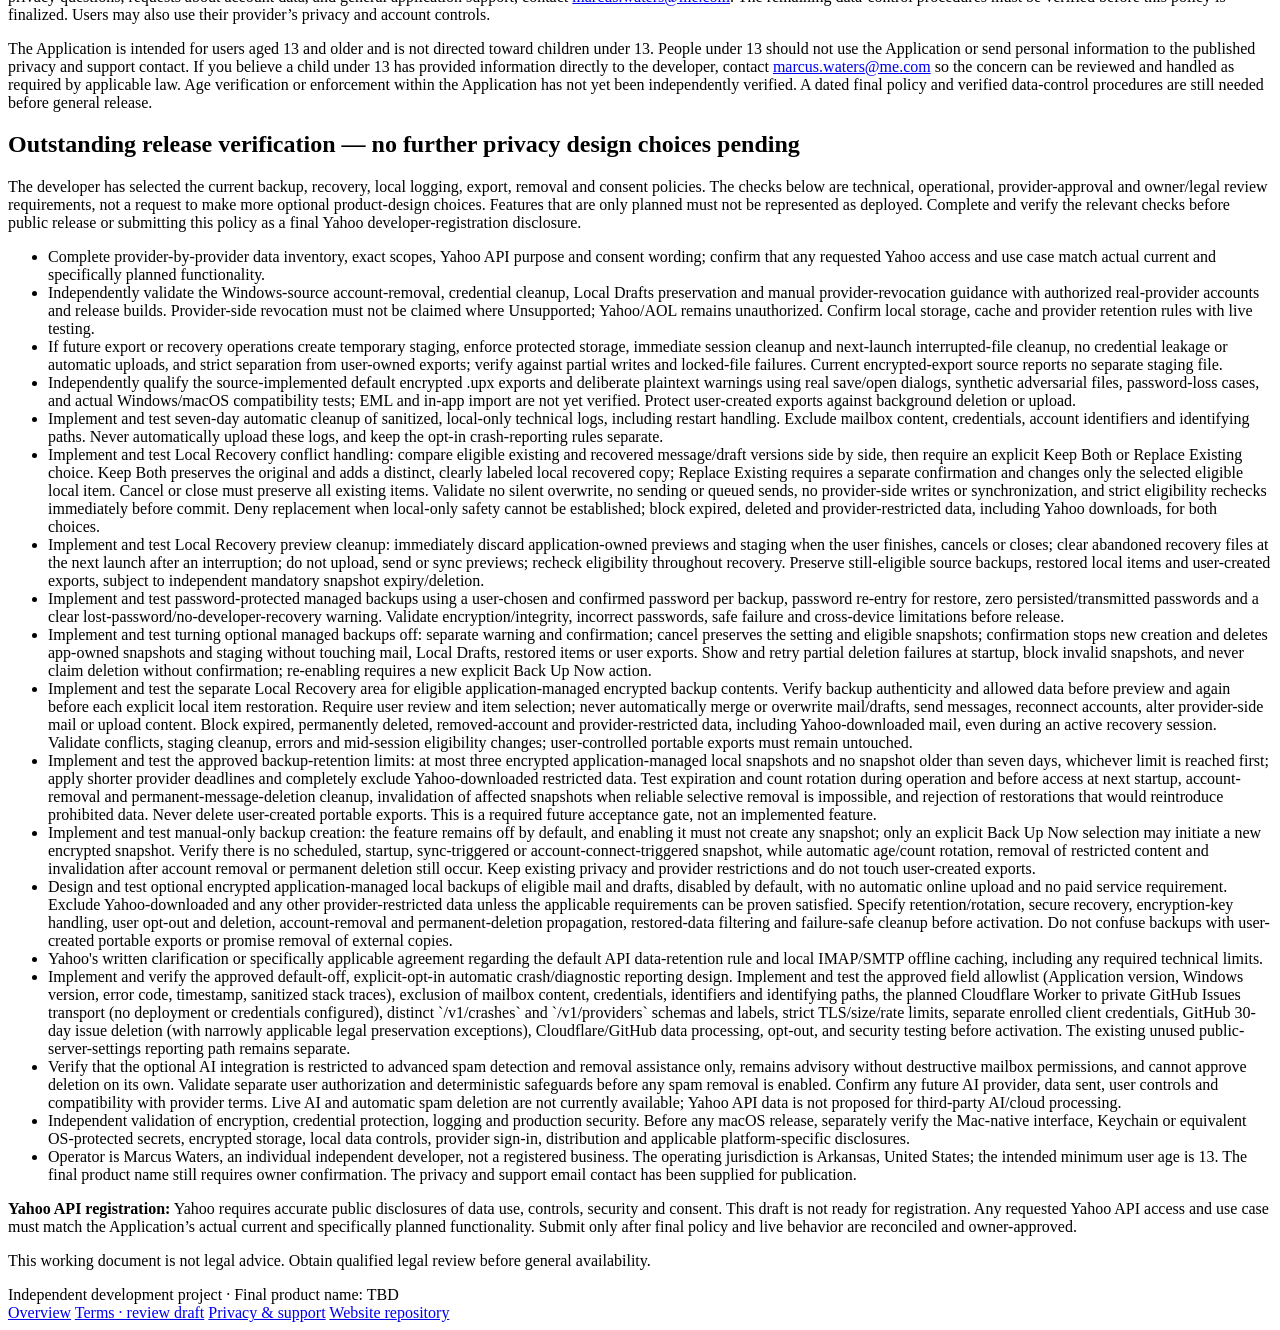
==== commit 9faadee5: "privacy: close design questionnaire while preserving unresolved release-validation gates" ====
--- a/privacy/index.html
+++ b/privacy/index.html
@@ -27,7 +27,7 @@
     <header class="page-hero">
       <p class="eyebrow">Privacy · working document</p>
       <h1>Privacy policy</h1>
-      <p>A review draft describing the development-stage application and its website. This is not a final policy, legal advice, or suitable for submission to a mail-provider API program.</p>
+      <p>Privacy design decisions are recorded, but this remains a review draft for a desktop email client under development. It is not a final or provider-registration-ready privacy policy until the source behavior, required provider scopes, third-party disclosures and release controls are independently verified and owner-approved.</p>
     </header>
     <div class="draft-banner">
       <strong>OWNER REVIEW REQUIRED — DO NOT RELY ON OR SUBMIT THIS DRAFT.</strong>
@@ -86,7 +86,8 @@
       <p>Account connection is intended to be user initiated. The approved account-removal behavior is described in Section 3; the actual controls, their cleanup results, and any export features and privacy-request handling remain to be verified. Provider-side app authorization revocation must be attempted where supported; where unavailable, unsuccessful or uncertain, the user must be told clearly and provided with provider-specific instructions to revoke access manually. Removing a local account must never be represented as confirmed provider-side revocation without verification. For privacy questions, requests about account data, and general application support, contact <a href="mailto:marcus.waters@me.com">marcus.waters@me.com</a>. The remaining data-control procedures must be verified before this policy is finalized. Users may also use their provider’s privacy and account controls.</p>
       <p>The Application is intended for users aged 13 and older and is not directed toward children under 13. People under 13 should not use the Application or send personal information to the published privacy and support contact. If you believe a child under 13 has provided information directly to the developer, contact <a href="mailto:marcus.waters@me.com">marcus.waters@me.com</a> so the concern can be reviewed and handled as required by applicable law. Age verification or enforcement within the Application has not yet been independently verified. A dated final policy and verified data-control procedures are still needed before general release.</p>
 
-      <h2>Items requiring owner confirmation</h2>
+      <h2>Outstanding release verification — no further privacy design choices pending</h2>
+      <p>The developer has selected the current backup, recovery, local logging, export, removal and consent policies. The checks below are technical, operational, provider-approval and owner/legal review requirements, not a request to make more optional product-design choices. Features that are only planned must not be represented as deployed. Complete and verify the relevant checks before public release or submitting this policy as a final Yahoo developer-registration disclosure.</p>
       <div class="review-list">
         <ul>
           <li>Complete provider-by-provider data inventory, exact scopes, Yahoo API purpose and consent wording; confirm that any requested Yahoo access and use case match actual current and specifically planned functionality.</li>
